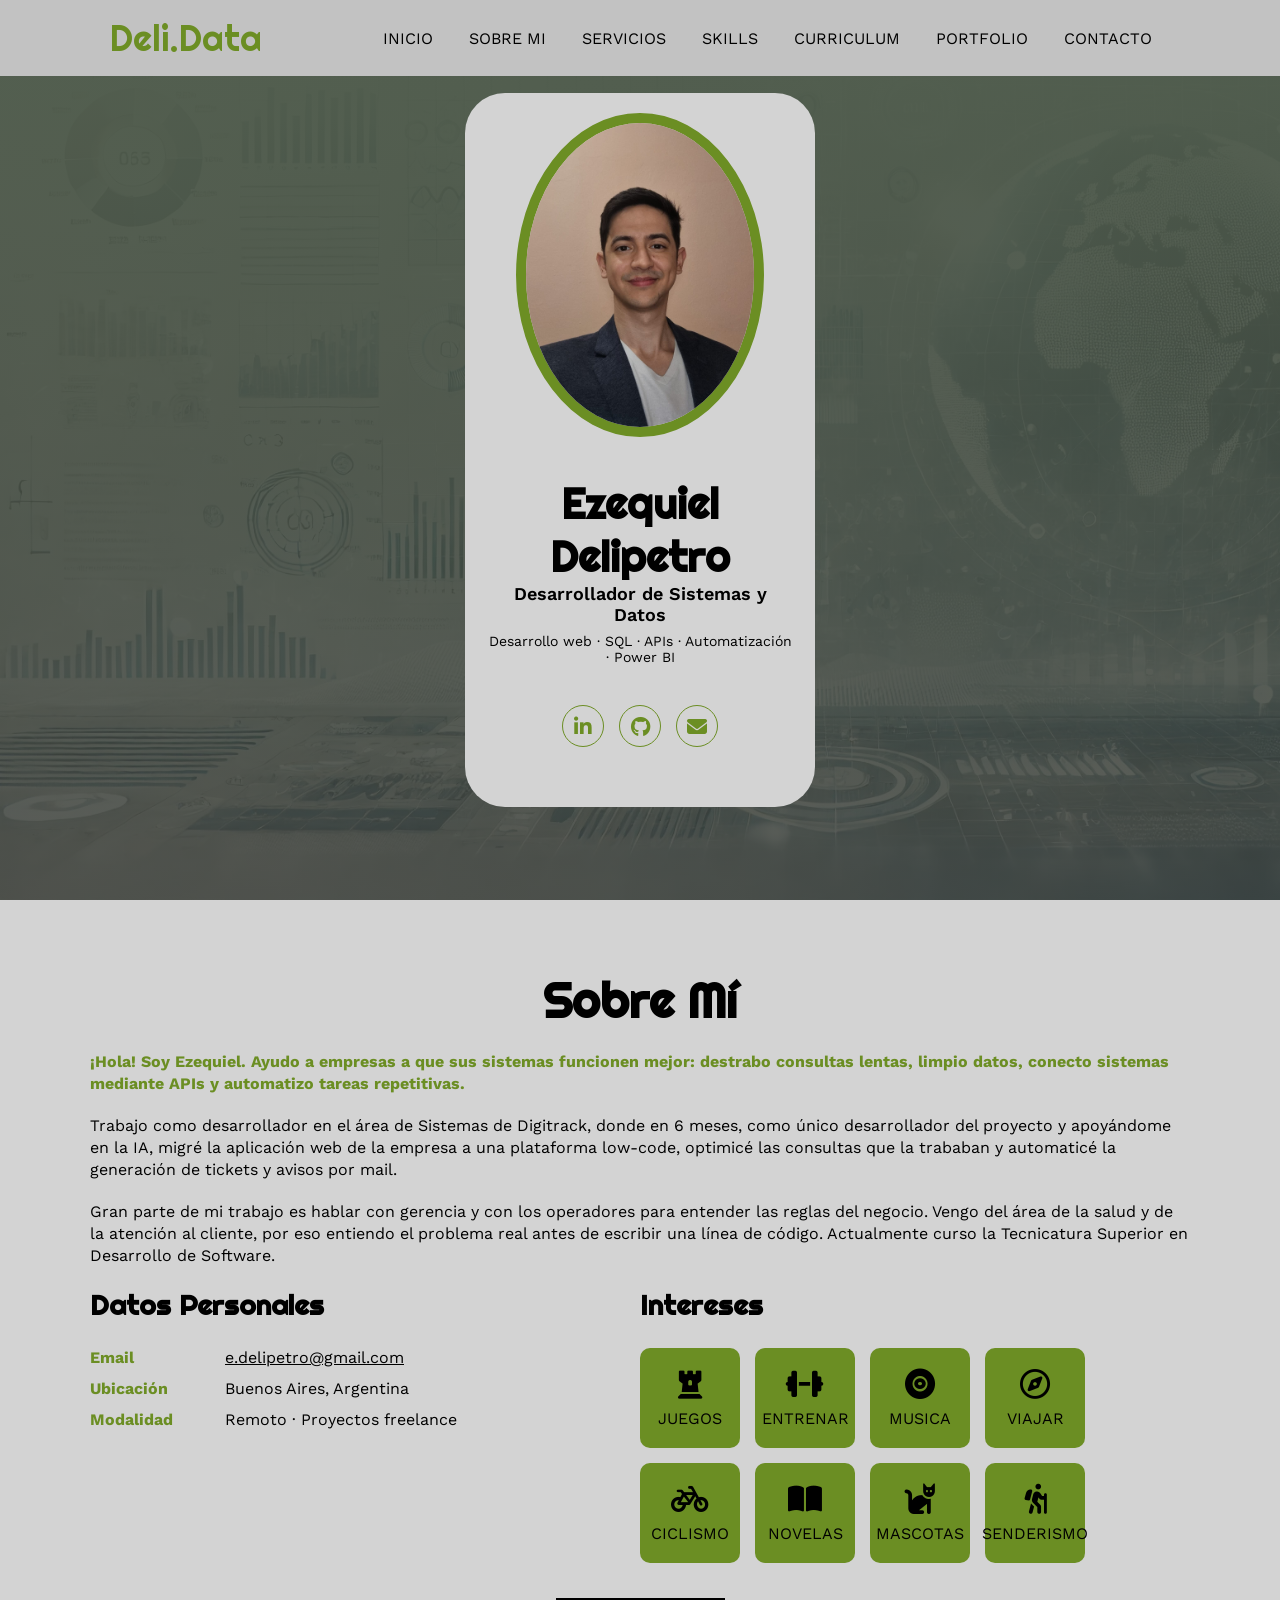
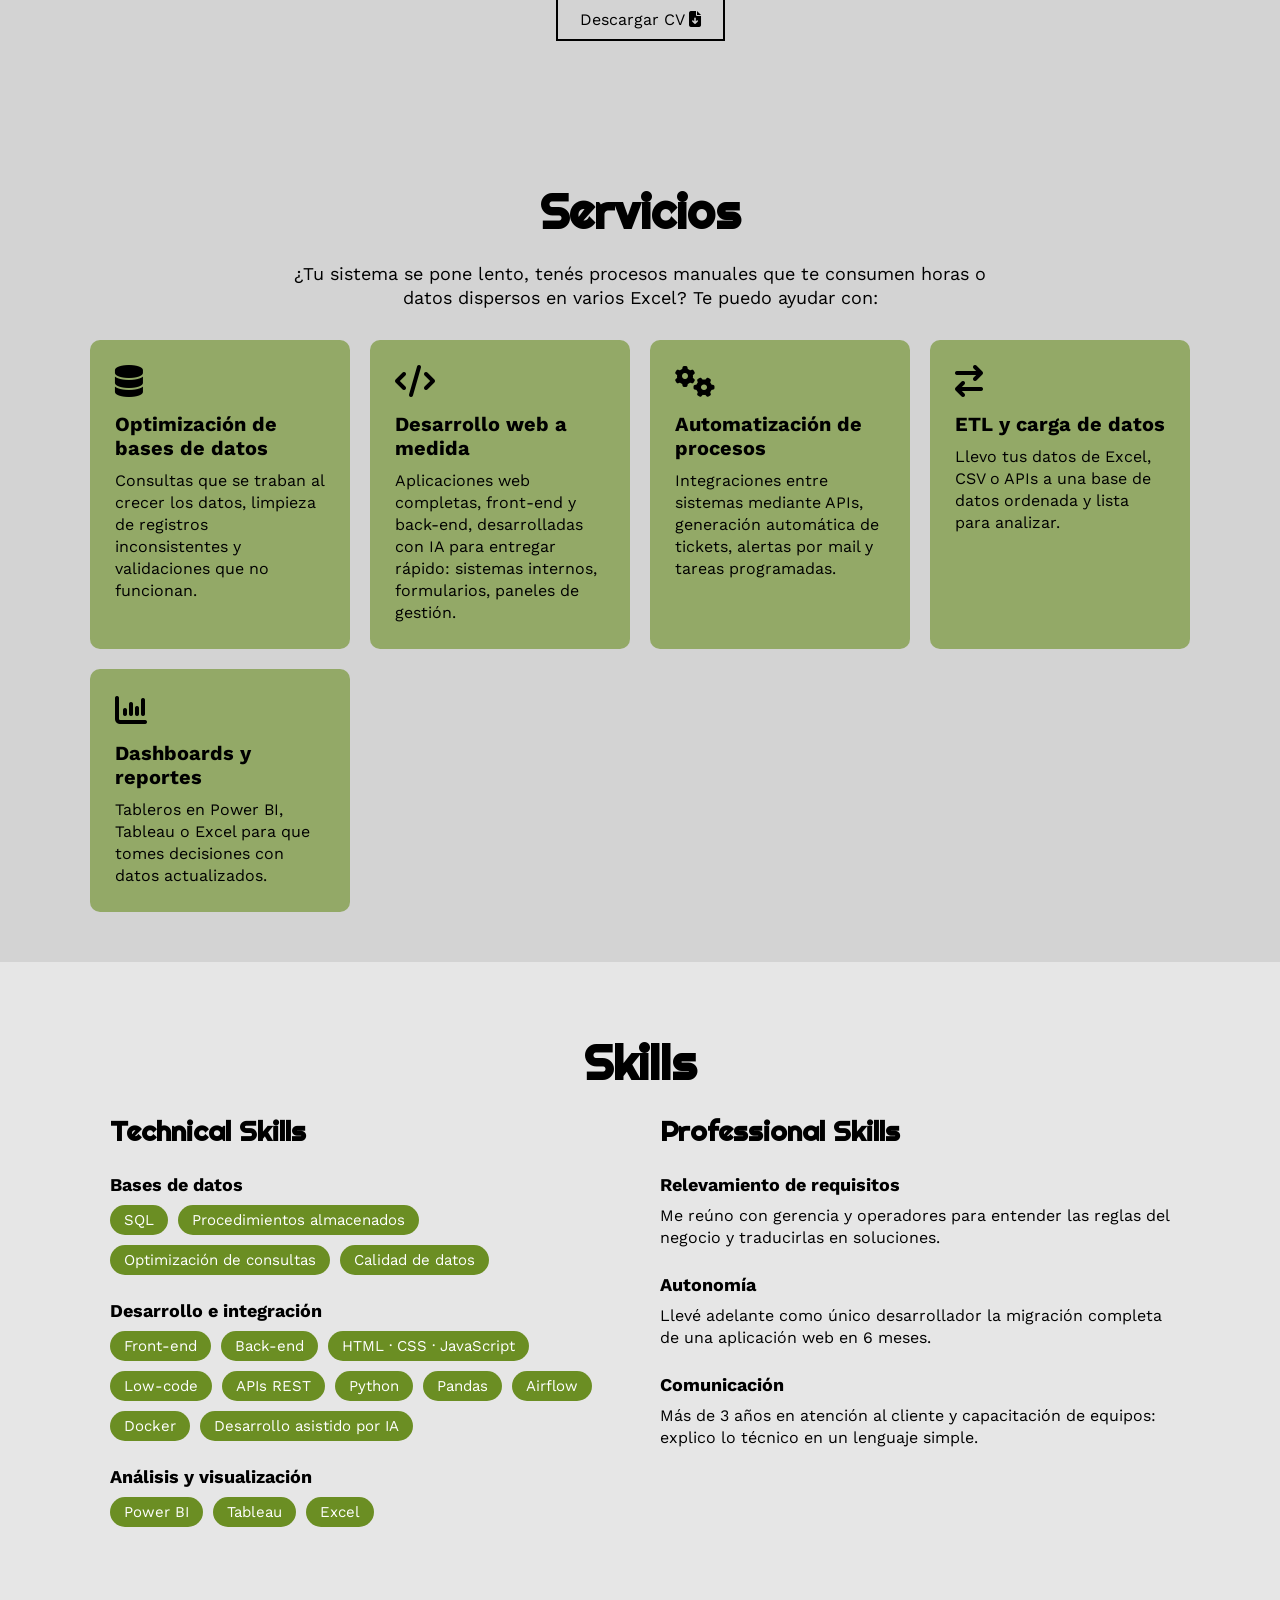
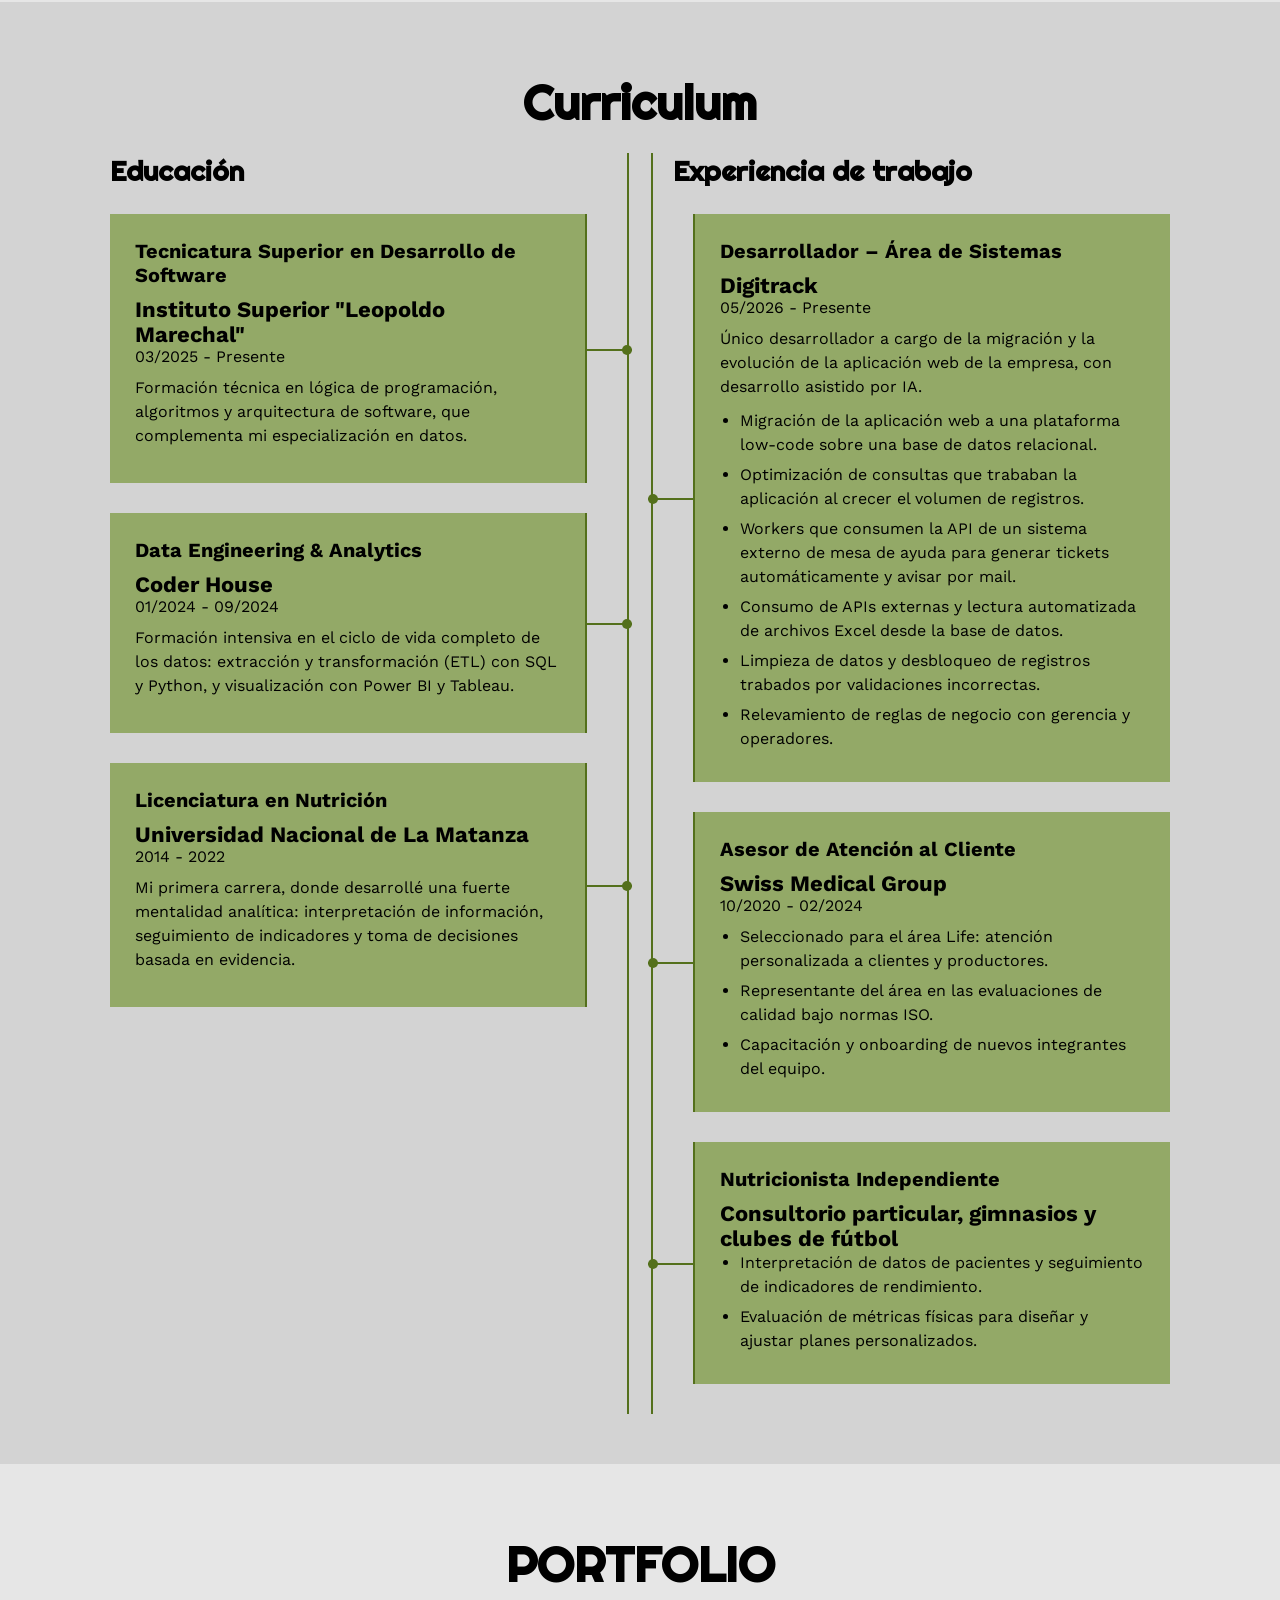
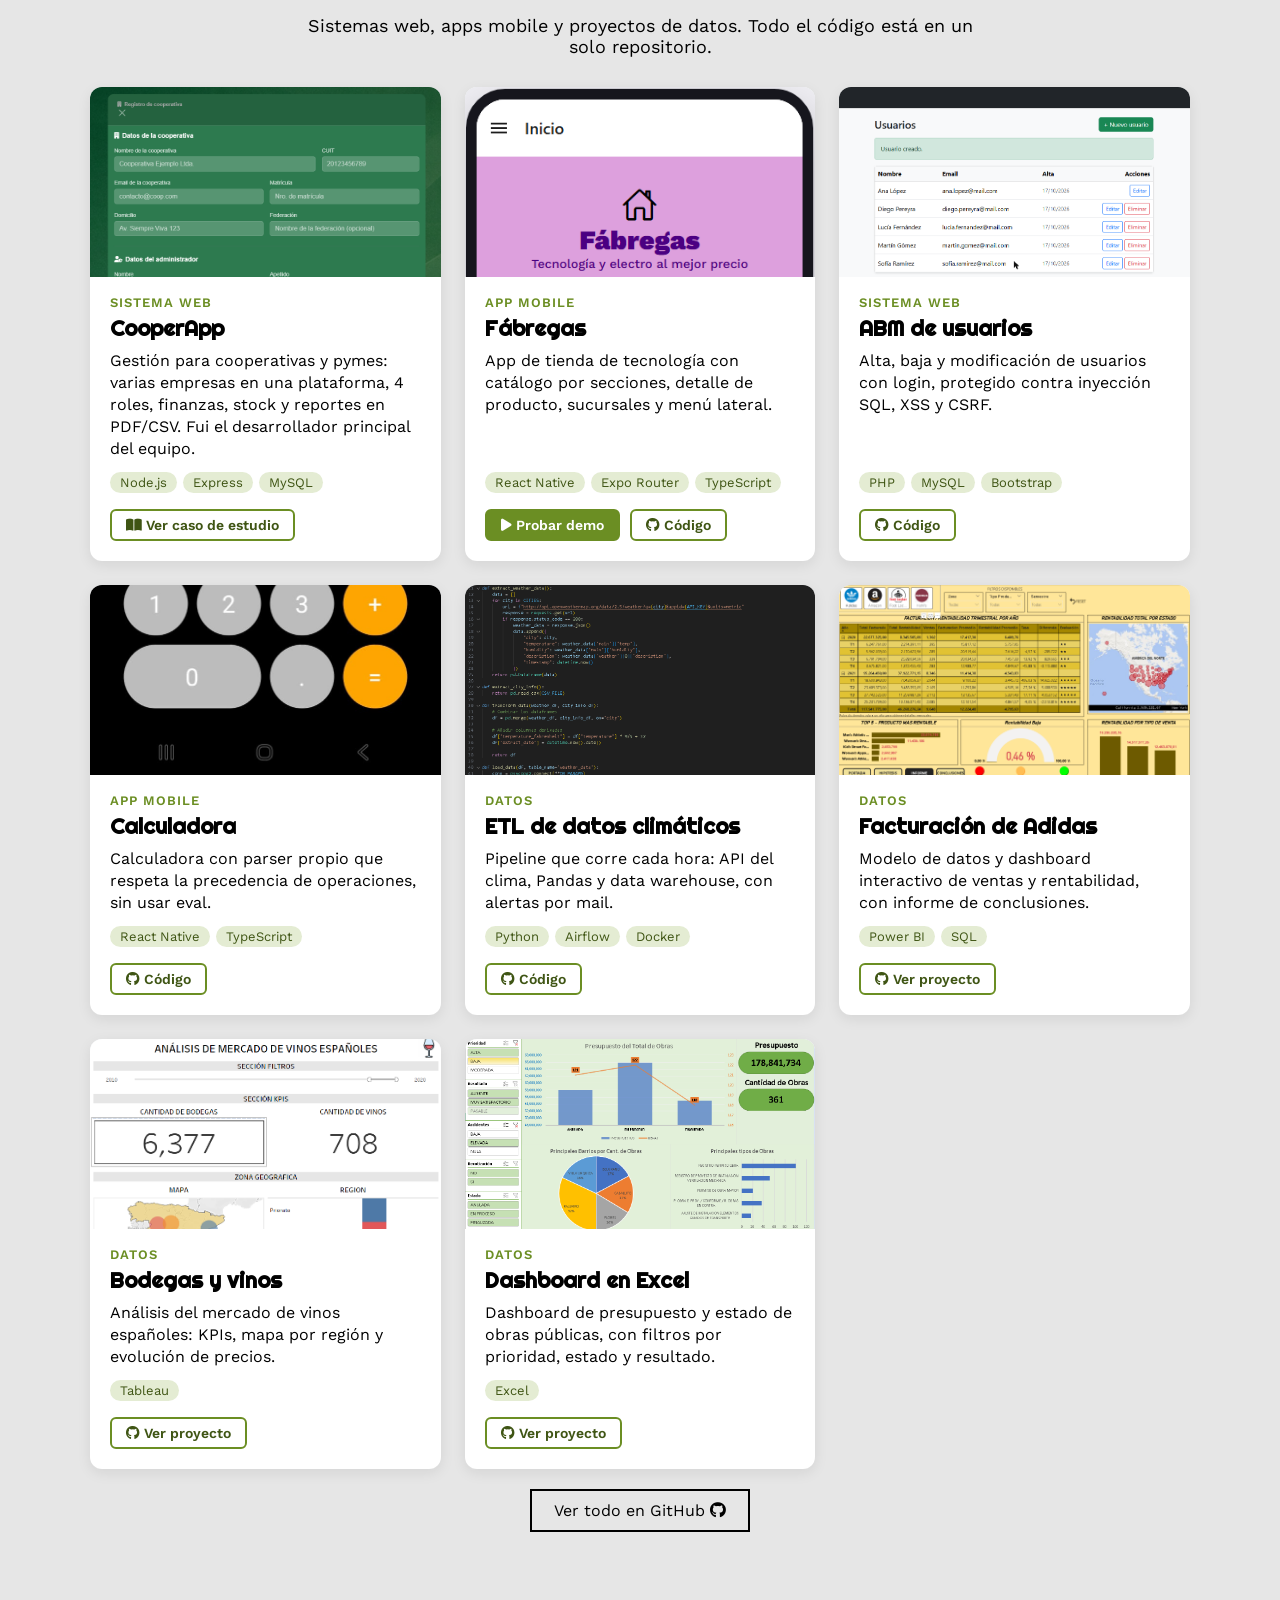
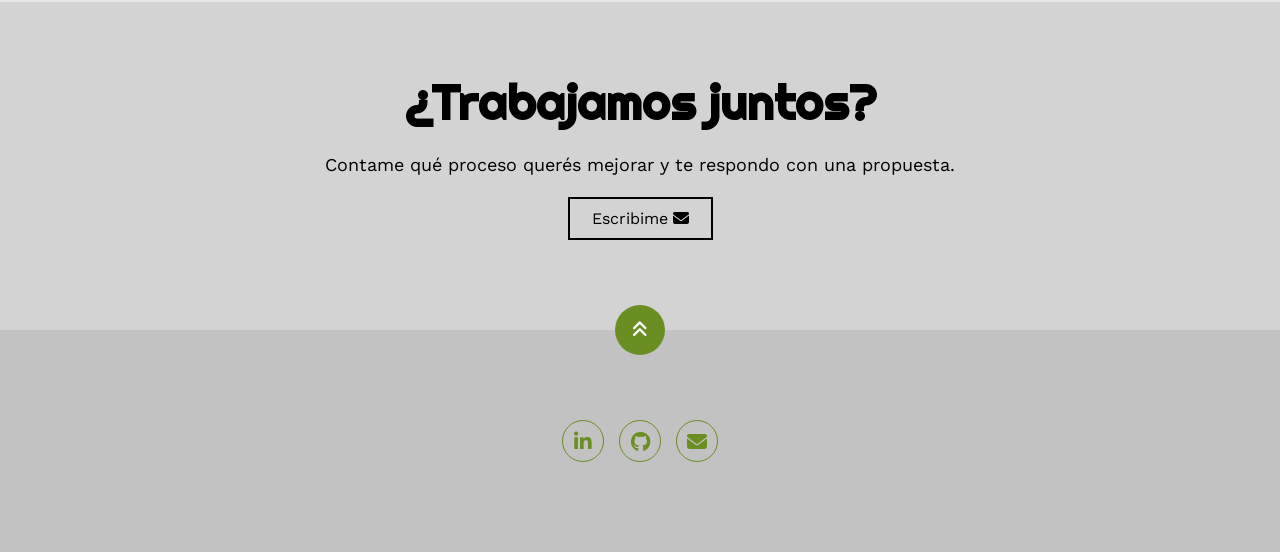
==== index.html @ f417a6e9 "Demo online de Fabregas y seccion Portfolio con tarjetas de proyectos - demo/fabregas: la app de Rea" ====
<!DOCTYPE html>
<html lang="es">
<head>
    <meta charset="UTF-8">
    <meta http-equiv="X-UA-Compatible" content="IE=edge">
    <meta name="viewport" content="width=device-width, initial-scale=1.0">
    <meta name="description" content="Ezequiel Delipetro - Desarrollador de Sistemas y Datos. Desarrollo web front-end y back-end, bases de datos, integraciones con APIs y automatización de procesos. Disponible para proyectos freelance.">
    <link rel="stylesheet" href="https://cdnjs.cloudflare.com/ajax/libs/font-awesome/6.1.2/css/all.min.css" integrity="sha512-1sCRPdkRXhBV2PBLUdRb4tMg1w2YPf37qatUFeS7zlBy7jJI8Lf4VHwWfZZfpXtYSLy85pkm9GaYVYMfw5BC1A==" crossorigin="anonymous" referrerpolicy="no-referrer" />
    <title>Ezequiel Delipetro | Desarrollador de Sistemas y Datos</title>
    <link rel="stylesheet" href="estilo.css">
</head>
<body>
    <!-- MENU ENCABEZADO -->
    <div class="contenedor-header">
        <header>
            <div class="logo">
                <a href="#">Deli.Data</a>
            </div>
            <nav id="nav">
                <ul>
                    <li><a href="#inicio" onclick="seleccionar()">INICIO</a></li>
                    <li><a href="#sobremi" onclick="seleccionar()">SOBRE MI</a></li>
                    <li><a href="#servicios" onclick="seleccionar()">SERVICIOS</a></li>
                    <li><a href="#skills" onclick="seleccionar()">SKILLS</a></li>
                    <li><a href="#curriculum" onclick="seleccionar()">CURRICULUM</a></li>
                    <li><a href="#portfolio" onclick="seleccionar()">PORTFOLIO</a></li>
                    <li><a href="#contacto" onclick="seleccionar()">CONTACTO</a></li>
                </ul>
            </nav>
            <div class="nav-responsive" onclick="mostrarOcultarMenu()">
                <i class="fa-solid fa-bars"></i>
            </div>
        </header>
    </div>

    <!-- SECCION INICIO -->
    <section id="inicio" class="inicio">
        <div class="contenido-banner">
            <div class="contenedor-img">
                <img src="fotos/Perfil.jpg" alt="Foto de Ezequiel Delipetro">
            </div>
            <h1>Ezequiel Delipetro</h1>
            <h2>Desarrollador de Sistemas y Datos</h2>
            <p class="subtitulo">Desarrollo web · SQL · APIs · Automatización · Power BI</p>
            <div class="redes">
                <a href="https://www.linkedin.com/in/ezedelipetro/" aria-label="LinkedIn"><i class="fa-brands fa-linkedin-in"></i></a>
                <a href="https://github.com/EzeDeli" aria-label="GitHub"><i class="fa-brands fa-github"></i></a>
                <a href="mailto:e.delipetro@gmail.com" aria-label="Email"><i class="fa-solid fa-envelope"></i></a>
            </div>
        </div>
    </section>

    <!-- SECCION SOBRE MI -->
    <section id="sobremi" class="sobremi">
        <div class="contenido-seccion">
            <h2>Sobre Mí</h2>
            <p><span>¡Hola! Soy Ezequiel. Ayudo a empresas a que sus sistemas funcionen mejor: destrabo consultas lentas, limpio datos, conecto sistemas mediante APIs y automatizo tareas repetitivas.</span></p>
            <p>Trabajo como desarrollador en el área de Sistemas de Digitrack, donde en 6 meses, como único desarrollador del proyecto y apoyándome en la IA, migré la aplicación web de la empresa a una plataforma low-code, optimicé las consultas que la trababan y automaticé la generación de tickets y avisos por mail.</p>
            <p>Gran parte de mi trabajo es hablar con gerencia y con los operadores para entender las reglas del negocio. Vengo del área de la salud y de la atención al cliente, por eso entiendo el problema real antes de escribir una línea de código. Actualmente curso la Tecnicatura Superior en Desarrollo de Software.</p>

            <div class="fila">
                <!-- datos personales -->
                <div class="col">
                    <h3>Datos Personales</h3>
                    <ul>
                        <li>
                            <strong>Email</strong>
                            <a href="mailto:e.delipetro@gmail.com">e.delipetro@gmail.com</a>
                        </li>
                        <li>
                            <strong>Ubicación</strong>
                            Buenos Aires, Argentina
                        </li>
                        <li>
                            <strong>Modalidad</strong>
                            Remoto · Proyectos freelance
                        </li>
                    </ul>
                </div>

                <!-- intereses -->
                <div class="col">
                    <h3>Intereses</h3>
                    <div class="contenedor-intereses">
                        <div class="interes">
                            <i class="fa-solid fa-chess-rook"></i>
                            <span>JUEGOS</span>
                        </div>
                        <div class="interes">
                            <i class="fa-solid fa-dumbbell"></i>
                            <span>ENTRENAR</span>
                        </div>
                        <div class="interes">
                            <i class="fa-solid fa-record-vinyl"></i>
                            <span>MUSICA</span>
                        </div>
                        <div class="interes">
                            <i class="fa-regular fa-compass"></i>
                            <span>VIAJAR</span>
                        </div>
                        <div class="interes">
                            <i class="fa-solid fa-bicycle"></i>
                            <span>CICLISMO</span>
                        </div>
                        <div class="interes">
                            <i class="fa-solid fa-book-open"></i>
                            <span>NOVELAS</span>
                        </div>
                        <div class="interes">
                            <i class="fa-solid fa-cat"></i>
                            <span>MASCOTAS</span>
                        </div>
                        <div class="interes">
                            <i class="fa-solid fa-person-hiking"></i>
                            <span>SENDERISMO</span>
                        </div>
                    </div>
                </div>
            </div>
            <a href="https://drive.google.com/uc?export=download&id=1KXvJveujlauw6W_DVacvezHY80tvWcav" download style="text-decoration: none;">
                <button>
                    Descargar CV <i class="fa-solid fa-file-arrow-down"></i>
                    <span class="overlay"></span>
                </button>
            </a>
        </div>
    </section>

    <!-- SECCION SERVICIOS -->
    <section id="servicios" class="servicios">
        <div class="contenido-seccion">
            <h2>Servicios</h2>
            <p class="intro">¿Tu sistema se pone lento, tenés procesos manuales que te consumen horas o datos dispersos en varios Excel? Te puedo ayudar con:</p>
            <div class="galeria-servicios">
                <div class="servicio">
                    <i class="fa-solid fa-database"></i>
                    <h3>Optimización de bases de datos</h3>
                    <p>Consultas que se traban al crecer los datos, limpieza de registros inconsistentes y validaciones que no funcionan.</p>
                </div>
                <div class="servicio">
                    <i class="fa-solid fa-code"></i>
                    <h3>Desarrollo web a medida</h3>
                    <p>Aplicaciones web completas, front-end y back-end, desarrolladas con IA para entregar rápido: sistemas internos, formularios, paneles de gestión.</p>
                </div>
                <div class="servicio">
                    <i class="fa-solid fa-gears"></i>
                    <h3>Automatización de procesos</h3>
                    <p>Integraciones entre sistemas mediante APIs, generación automática de tickets, alertas por mail y tareas programadas.</p>
                </div>
                <div class="servicio">
                    <i class="fa-solid fa-arrow-right-arrow-left"></i>
                    <h3>ETL y carga de datos</h3>
                    <p>Llevo tus datos de Excel, CSV o APIs a una base de datos ordenada y lista para analizar.</p>
                </div>
                <div class="servicio">
                    <i class="fa-solid fa-chart-column"></i>
                    <h3>Dashboards y reportes</h3>
                    <p>Tableros en Power BI, Tableau o Excel para que tomes decisiones con datos actualizados.</p>
                </div>
            </div>
        </div>
    </section>

    <!-- SECCION SKILLS -->
    <section class="skills" id="skills">
        <div class="contenido-seccion">
            <h2>Skills</h2>
            <div class="fila">
                <!-- Technical Skill -->
                <div class="col">
                    <h3>Technical Skills</h3>
                    <div class="grupo-skill">
                        <h4>Bases de datos</h4>
                        <ul class="etiquetas">
                            <li>SQL</li>
                            <li>Procedimientos almacenados</li>
                            <li>Optimización de consultas</li>
                            <li>Calidad de datos</li>
                        </ul>
                    </div>
                    <div class="grupo-skill">
                        <h4>Desarrollo e integración</h4>
                        <ul class="etiquetas">
                            <li>Front-end</li>
                            <li>Back-end</li>
                            <li>HTML · CSS · JavaScript</li>
                            <li>Low-code</li>
                            <li>APIs REST</li>
                            <li>Python</li>
                            <li>Pandas</li>
                            <li>Airflow</li>
                            <li>Docker</li>
                            <li>Desarrollo asistido por IA</li>
                        </ul>
                    </div>
                    <div class="grupo-skill">
                        <h4>Análisis y visualización</h4>
                        <ul class="etiquetas">
                            <li>Power BI</li>
                            <li>Tableau</li>
                            <li>Excel</li>
                        </ul>
                    </div>
                </div>
                <!-- Professional Skills -->
                <div class="col">
                    <h3>Professional Skills</h3>
                    <div class="grupo-skill">
                        <h4>Relevamiento de requisitos</h4>
                        <p>Me reúno con gerencia y operadores para entender las reglas del negocio y traducirlas en soluciones.</p>
                    </div>
                    <div class="grupo-skill">
                        <h4>Autonomía</h4>
                        <p>Llevé adelante como único desarrollador la migración completa de una aplicación web en 6 meses.</p>
                    </div>
                    <div class="grupo-skill">
                        <h4>Comunicación</h4>
                        <p>Más de 3 años en atención al cliente y capacitación de equipos: explico lo técnico en un lenguaje simple.</p>
                    </div>
                </div>
            </div>
        </div>
    </section>

    <!-- SECCION CURRICULUM -->
    <section id="curriculum" class="curriculum">
        <div class="contenido-seccion">
            <h2>Curriculum</h2>
            <div class="fila">
                <div class="col izquierda">
                    <h3>Educación</h3>
                    <div class="item izq">
                        <h4>Tecnicatura Superior en Desarrollo de Software</h4>
                        <span class="casa">Instituto Superior "Leopoldo Marechal"</span>
                        <span class="fecha">03/2025 - Presente</span>
                        <p>Formación técnica en lógica de programación, algoritmos y arquitectura de software, que complementa mi especialización en datos.</p>
                        <div class="conectori">
                            <div class="circuloi"></div>
                        </div>
                    </div>
                    <div class="item izq">
                        <h4>Data Engineering & Analytics</h4>
                        <span class="casa">Coder House</span>
                        <span class="fecha">01/2024 - 09/2024</span>
                        <p>Formación intensiva en el ciclo de vida completo de los datos: extracción y transformación (ETL) con SQL y Python, y visualización con Power BI y Tableau.</p>
                        <div class="conectori">
                            <div class="circuloi"></div>
                        </div>
                    </div>
                    <div class="item izq">
                        <h4>Licenciatura en Nutrición</h4>
                        <span class="casa">Universidad Nacional de La Matanza</span>
                        <span class="fecha">2014 - 2022</span>
                        <p>Mi primera carrera, donde desarrollé una fuerte mentalidad analítica: interpretación de información, seguimiento de indicadores y toma de decisiones basada en evidencia.</p>
                        <div class="conectori">
                            <div class="circuloi"></div>
                        </div>
                    </div>
                </div>

                <div class="col derecha">
                    <h3>Experiencia de trabajo</h3>
                    <div class="item der">
                        <h4>Desarrollador – Área de Sistemas</h4>
                        <span class="casa">Digitrack</span>
                        <span class="fecha">05/2026 - Presente</span>
                        <p>Único desarrollador a cargo de la migración y la evolución de la aplicación web de la empresa, con desarrollo asistido por IA.</p>
                        <ul>
                            <li>Migración de la aplicación web a una plataforma low-code sobre una base de datos relacional.</li>
                            <li>Optimización de consultas que trababan la aplicación al crecer el volumen de registros.</li>
                            <li>Workers que consumen la API de un sistema externo de mesa de ayuda para generar tickets automáticamente y avisar por mail.</li>
                            <li>Consumo de APIs externas y lectura automatizada de archivos Excel desde la base de datos.</li>
                            <li>Limpieza de datos y desbloqueo de registros trabados por validaciones incorrectas.</li>
                            <li>Relevamiento de reglas de negocio con gerencia y operadores.</li>
                        </ul>
                        <div class="conectord">
                            <div class="circulod"></div>
                        </div>
                    </div>
                    <div class="item der">
                        <h4>Asesor de Atención al Cliente</h4>
                        <span class="casa">Swiss Medical Group</span>
                        <span class="fecha">10/2020 - 02/2024</span>
                        <ul>
                            <li>Seleccionado para el área Life: atención personalizada a clientes y productores.</li>
                            <li>Representante del área en las evaluaciones de calidad bajo normas ISO.</li>
                            <li>Capacitación y onboarding de nuevos integrantes del equipo.</li>
                        </ul>
                        <div class="conectord">
                            <div class="circulod"></div>
                        </div>
                    </div>
                    <div class="item der">
                        <h4>Nutricionista Independiente</h4>
                        <span class="casa">Consultorio particular, gimnasios y clubes de fútbol</span>
                        <ul>
                            <li>Interpretación de datos de pacientes y seguimiento de indicadores de rendimiento.</li>
                            <li>Evaluación de métricas físicas para diseñar y ajustar planes personalizados.</li>
                        </ul>
                        <div class="conectord">
                            <div class="circulod"></div>
                        </div>
                    </div>
                </div>
            </div>
        </div>
    </section>

    <!-- SECCION PORTFOLIO -->
    <section id="portfolio" class="portfolio">
        <div class="contenido-seccion">
            <h2>PORTFOLIO</h2>
            <p class="intro-portfolio">Sistemas web, apps mobile y proyectos de datos. Todo el código está en un solo repositorio.</p>
            <div class="grilla-proyectos">
                <article class="tarjeta-proyecto">
                    <div class="imagen-proyecto"><img src="fotos/proyectos/cooperapp.png" alt="CooperApp" loading="lazy"></div>
                    <div class="cuerpo-proyecto">
                        <span class="categoria">Sistema web</span>
                        <h3>CooperApp</h3>
                        <p>Gestión para cooperativas y pymes: varias empresas en una plataforma, 4 roles, finanzas, stock y reportes en PDF/CSV. Fui el desarrollador principal del equipo.</p>
                        <ul class="tecnologias"><li>Node.js</li><li>Express</li><li>MySQL</li></ul>
                        <div class="acciones"><a class="btn-proyecto" href="https://github.com/EzeDeli/portfolio/tree/main/cooperapp" target="_blank" rel="noopener"><i class="fa-solid fa-book-open"></i> Ver caso de estudio</a></div>
                    </div>
                </article>
                <article class="tarjeta-proyecto">
                    <div class="imagen-proyecto"><img src="fotos/proyectos/fabregas.png" alt="Fábregas" loading="lazy"></div>
                    <div class="cuerpo-proyecto">
                        <span class="categoria">App mobile</span>
                        <h3>Fábregas</h3>
                        <p>App de tienda de tecnología con catálogo por secciones, detalle de producto, sucursales y menú lateral.</p>
                        <ul class="tecnologias"><li>React Native</li><li>Expo Router</li><li>TypeScript</li></ul>
                        <div class="acciones"><a class="btn-proyecto principal" href="demo/fabregas/"><i class="fa-solid fa-play"></i> Probar demo</a><a class="btn-proyecto" href="https://github.com/EzeDeli/portfolio/tree/main/mobile/fabregas" target="_blank" rel="noopener"><i class="fa-brands fa-github"></i> Código</a></div>
                    </div>
                </article>
                <article class="tarjeta-proyecto">
                    <div class="imagen-proyecto"><img src="fotos/proyectos/abm-php.png" alt="ABM de usuarios" loading="lazy"></div>
                    <div class="cuerpo-proyecto">
                        <span class="categoria">Sistema web</span>
                        <h3>ABM de usuarios</h3>
                        <p>Alta, baja y modificación de usuarios con login, protegido contra inyección SQL, XSS y CSRF.</p>
                        <ul class="tecnologias"><li>PHP</li><li>MySQL</li><li>Bootstrap</li></ul>
                        <div class="acciones"><a class="btn-proyecto" href="https://github.com/EzeDeli/portfolio/tree/main/web/abm-usuarios-php" target="_blank" rel="noopener"><i class="fa-brands fa-github"></i> Código</a></div>
                    </div>
                </article>
                <article class="tarjeta-proyecto">
                    <div class="imagen-proyecto"><img src="fotos/proyectos/calculadora.jpeg" alt="Calculadora" loading="lazy" style="object-position: bottom;"></div>
                    <div class="cuerpo-proyecto">
                        <span class="categoria">App mobile</span>
                        <h3>Calculadora</h3>
                        <p>Calculadora con parser propio que respeta la precedencia de operaciones, sin usar eval.</p>
                        <ul class="tecnologias"><li>React Native</li><li>TypeScript</li></ul>
                        <div class="acciones"><a class="btn-proyecto" href="https://github.com/EzeDeli/portfolio/tree/main/mobile/calculadora" target="_blank" rel="noopener"><i class="fa-brands fa-github"></i> Código</a></div>
                    </div>
                </article>
                <article class="tarjeta-proyecto">
                    <div class="imagen-proyecto"><img src="fotos/proyectos/etl.png" alt="ETL de datos climáticos" loading="lazy"></div>
                    <div class="cuerpo-proyecto">
                        <span class="categoria">Datos</span>
                        <h3>ETL de datos climáticos</h3>
                        <p>Pipeline que corre cada hora: API del clima, Pandas y data warehouse, con alertas por mail.</p>
                        <ul class="tecnologias"><li>Python</li><li>Airflow</li><li>Docker</li></ul>
                        <div class="acciones"><a class="btn-proyecto" href="https://github.com/EzeDeli/portfolio/tree/main/datos/etl-clima" target="_blank" rel="noopener"><i class="fa-brands fa-github"></i> Código</a></div>
                    </div>
                </article>
                <article class="tarjeta-proyecto">
                    <div class="imagen-proyecto"><img src="fotos/proyectos/powerbi.png" alt="Facturación de Adidas" loading="lazy"></div>
                    <div class="cuerpo-proyecto">
                        <span class="categoria">Datos</span>
                        <h3>Facturación de Adidas</h3>
                        <p>Modelo de datos y dashboard interactivo de ventas y rentabilidad, con informe de conclusiones.</p>
                        <ul class="tecnologias"><li>Power BI</li><li>SQL</li></ul>
                        <div class="acciones"><a class="btn-proyecto" href="https://github.com/EzeDeli/portfolio/tree/main/datos/powerbi-adidas" target="_blank" rel="noopener"><i class="fa-brands fa-github"></i> Ver proyecto</a></div>
                    </div>
                </article>
                <article class="tarjeta-proyecto">
                    <div class="imagen-proyecto"><img src="fotos/proyectos/tableau.png" alt="Bodegas y vinos" loading="lazy"></div>
                    <div class="cuerpo-proyecto">
                        <span class="categoria">Datos</span>
                        <h3>Bodegas y vinos</h3>
                        <p>Análisis del mercado de vinos españoles: KPIs, mapa por región y evolución de precios.</p>
                        <ul class="tecnologias"><li>Tableau</li></ul>
                        <div class="acciones"><a class="btn-proyecto" href="https://github.com/EzeDeli/portfolio/tree/main/datos/tableau-vinos" target="_blank" rel="noopener"><i class="fa-brands fa-github"></i> Ver proyecto</a></div>
                    </div>
                </article>
                <article class="tarjeta-proyecto">
                    <div class="imagen-proyecto"><img src="fotos/proyectos/excel.png" alt="Dashboard en Excel" loading="lazy"></div>
                    <div class="cuerpo-proyecto">
                        <span class="categoria">Datos</span>
                        <h3>Dashboard en Excel</h3>
                        <p>Dashboard de presupuesto y estado de obras públicas, con filtros por prioridad, estado y resultado.</p>
                        <ul class="tecnologias"><li>Excel</li></ul>
                        <div class="acciones"><a class="btn-proyecto" href="https://github.com/EzeDeli/portfolio/tree/main/datos/excel-dashboard" target="_blank" rel="noopener"><i class="fa-brands fa-github"></i> Ver proyecto</a></div>
                    </div>
                </article>
            </div>
            <a href="https://github.com/EzeDeli/portfolio" target="_blank" rel="noopener" style="text-decoration: none;">
                <button>
                    Ver todo en GitHub <i class="fa-brands fa-github"></i>
                    <span class="overlay"></span>
                </button>
            </a>
        </div>
    </section>

    <!-- SECCION CONTACTO -->
    <section id="contacto" class="contacto-simple">
        <div class="contenido-seccion">
            <h2>¿Trabajamos juntos?</h2>
            <p>Contame qué proceso querés mejorar y te respondo con una propuesta.</p>
            <a href="mailto:e.delipetro@gmail.com?subject=Consulta%20por%20proyecto" style="text-decoration: none;">
                <button>
                    Escribime <i class="fa-solid fa-envelope"></i>
                    <span class="overlay"></span>
                </button>
            </a>
        </div>
    </section>

    <!-- footer -->
    <footer>
        <a href="#inicio" class="arriba" aria-label="Volver arriba">
            <i class="fa-solid fa-angles-up"></i>
        </a>
        <div class="redes">
            <a href="https://www.linkedin.com/in/ezedelipetro/" aria-label="LinkedIn"><i class="fa-brands fa-linkedin-in"></i></a>
            <a href="https://github.com/EzeDeli" aria-label="GitHub"><i class="fa-brands fa-github"></i></a>
            <a href="mailto:e.delipetro@gmail.com" aria-label="Email"><i class="fa-solid fa-envelope"></i></a>
        </div>
    </footer>

    <script src="script.js"></script>
</body>
</html>
---- estilo.css ----
@import url('https://fonts.googleapis.com/css2?family=Righteous&family=Work+Sans:wght@100;300;400;600;800&display=swap');
*{
    box-sizing: border-box;
    font-family: 'Work Sans';
    margin: 0;
    padding: 0;
}
html{
    /* me permite deslizar cuando hago clic en los links del menu */
    scroll-behavior: smooth;
}
/* MENU */
.contenedor-header{
    background: #c2c2c2;
    position: fixed;
    width: 100%;
    top: 0;
    left: 0;
    z-index: 99;
}
.contenedor-header header{
    max-width: 1100px;
    margin: auto;
    display: flex;
    justify-content: space-between;
    align-items: center;
    padding: 15px 20px;
}
.contenedor-header header .logo a{
    font-family: 'Righteous';
    font-size: 36px;
    color: #6B8E23;
    text-decoration: none;
}
.contenedor-header header ul{
    display: flex;
    list-style: none;
}
.contenedor-header header nav ul li a{
    text-align: none;
    color: #000000;
    margin: 0 15px;
    padding: 3px;
    transition: .5s;
    text-decoration: none;
}
.contenedor-header header nav ul li a:hover{
    color: #000000;
}
.nav-responsive{
    background-color: #D3D3D3;
    color:#000000;
    padding: 5px 10px;
    border-radius: 5px;
    cursor: pointer;
    display: none;
}
/* SECCION I N I C I O */
.inicio{
    background: linear-gradient(to top, rgba(48, 51, 46, 0.8), rgb(82, 95, 79)),
    url(fotos/Fondo.webp);
    background-size: cover;
    height: 100vh;
    color: #000000;
    display: flex;
    align-items: center;
}
.inicio .contenido-banner{
    padding: 20px;
    background-color: #D3D3D3;
    max-width: 350px;
    margin: auto;
    text-align: center;
    border-radius: 40px;
}
.inicio .contenido-banner img{
    margin-top: 40px;
    border: 10px solid #6B8E23;
    display: block;
    width: 80%;
    margin: auto;
    border-radius: 100%;
}
.inicio .contenido-banner h1{
    margin-top: 40px;
    font-size: 42px;
    font-family: 'Righteous';
}
.inicio .contenido-banner h2{
    font-size: 18px;
    font-weight: 600;
}
.inicio .contenido-banner .subtitulo{
    font-size: 14px;
    margin-top: 8px;
}
.inicio .contenido-banner .redes a{
    color: #6B8E23;
    display: inline-block;
    text-decoration: none;
    border: 1px solid #6B8E23;
    border-radius: 100%;
    width: 42px;
    height: 42px;
    line-height: 42px;
    margin: 40px 5px;
    font-size: 20px;
    transition: .3s;
}
.inicio .contenido-banner .redes a:hover{
    background-color: #6B8E23;
}
.sobremi{
    background-color: #D3D3D3;
    color: #000000;
    padding: 50px 20px;
}
.sobremi .contenido-seccion{
    max-width: 1100px;
    margin: auto;
}
.sobremi h2{
    font-size: 48px;
    font-family: 'Righteous';
    text-align: center;
    padding: 20px 0;

}
.sobremi .contenido-seccion p{
    font: 18px;
    line-height: 22px;
    margin-bottom: 20px;
}
.sobremi .contenido-seccion p span{
    color: #6B8E23;
    font-weight: bold;
}
.sobremi .fila{
    display: flex;
}
.sobremi .fila .col
{
    width: 50%;
}
.sobremi .fila .col h3{
    font-size: 28px;
    font-family: 'Righteous';
    margin-bottom: 25px;
}
.sobremi .fila .col ul{
    list-style: none;
}
.sobremi .fila .col ul li{
    margin: 12px 0;
}
.sobremi .fila .col ul li a{
    color: #000000;
}
.sobremi .fila .col ul li strong{
    display: inline-block;
    color: #6B8E23;
    width: 130px;
}
.sobremi .fila .col ul li span{
    background-color: #6B8E23;
    padding: 3px;
    font-weight: bold;
    border-radius: 5px;
}
.sobremi .fila .col .contenedor-intereses{
    display: flex;
    flex-wrap: wrap;
}
.sobremi .fila .col .contenedor-intereses .interes{
    width: 100px;
    height: 100px;
    background-color: #6B8E23;
    border-radius: 10px;
    margin: 0 15px 15px 0;
    display: flex;
    flex-direction: column;
    align-items: center;
    justify-content: center;
    transition: .3s;
}.sobremi .fila .col .contenedor-intereses .interes:hover{
    background-color: #D3D3D3;
}
.sobremi .fila .col .contenedor-intereses .interes i{
    font-size: 30px;
    margin-bottom: 10px;
}
.sobremi button, .portfolio button, .contacto-simple button{
    cursor: pointer;
    background-color: transparent;
    border: 2px solid #000000;
    width: fit-content;
    display: block;
    margin: 20px auto;
    padding: 10px 22px;
    font-size: 16px;
    color: #000000;
    position: relative;
    z-index: 10;
}
.sobremi button .overlay, .portfolio button .overlay, .contacto-simple button .overlay{
    position: absolute;
    top: 0;
    left: 0;
    width: 0;
    height: 100%;
    background-color: #6B8E23;
    z-index: -1;
    transition: 1s;
}
.sobremi button:hover .overlay, .portfolio button:hover .overlay, .contacto-simple button:hover .overlay{
    width: 100%;
}
/* SECCION S K I L L S */
.skills{
    background-color: #d3d3d38f;
    color: #000000;
    padding: 50px 20px;
}
.skills .contenido-seccion{
    max-width: 1100px;
    margin: auto;
}
.skills h2{
    font-size: 48px;
    font-family: 'Righteous';
    text-align: center;
    padding: 20px 0;

}
.skills .fila{
    display: flex;
}
.skills .fila .col{
    width: 50%;
    padding: 0 20px;
}
.skills .fila .col h3{
    font-size: 28px;
    font-family: 'Righteous';
    margin-bottom: 25px;
}
.skills .grupo-skill{
    margin-bottom: 25px;
}
.skills .grupo-skill h4{
    font-size: 18px;
    margin-bottom: 10px;
}
.skills .grupo-skill p{
    line-height: 22px;
}
.skills .etiquetas{
    list-style: none;
    display: flex;
    flex-wrap: wrap;
    gap: 10px;
}
.skills .etiquetas li{
    background-color: #6B8E23;
    color: #ffffff;
    padding: 6px 14px;
    border-radius: 20px;
    font-size: 15px;
}
/* SECCION SERVICIOS */
.servicios{
    background-color: #D3D3D3;
    color: #000000;
    padding: 50px 20px;
}
.servicios .contenido-seccion{
    max-width: 1100px;
    margin: auto;
}
.servicios h2{
    font-size: 48px;
    font-family: 'Righteous';
    text-align: center;
    padding: 20px 0;
}
.servicios .intro{
    text-align: center;
    font-size: 18px;
    line-height: 24px;
    max-width: 700px;
    margin: 0 auto 30px auto;
}
.servicios .galeria-servicios{
    display: grid;
    grid-template-columns: repeat(auto-fit, minmax(230px, 1fr));
    gap: 20px;
}
.servicios .servicio{
    background-color: #6a8e239c;
    padding: 25px;
    border-radius: 10px;
    transition: .3s;
}
.servicios .servicio:hover{
    background-color: #6B8E23;
}
.servicios .servicio i{
    font-size: 32px;
    margin-bottom: 15px;
}
.servicios .servicio h3{
    font-size: 20px;
    margin-bottom: 10px;
}
.servicios .servicio p{
    line-height: 22px;
}
/* SECCION CURRICULUM */
.curriculum{
    background-color: #D3D3D3;
    color: #000000;
    padding: 50px 20px;
}
.curriculum .contenido-seccion{
    max-width: 1100px;
    margin: auto;
}
.curriculum h2{
    font-size: 48px;
    font-family: 'Righteous';
    text-align: center;
    padding: 20px 0;

}
.curriculum .fila{
    display: flex;
    justify-content: space-between;
}
.curriculum .fila .col{
    width: 49%;
    padding: 0 20px;
}
.curriculum .fila .col h3{
    font-size: 28px;
    font-family: 'Righteous';
    margin-bottom: 25px;
}
.curriculum .fila .izquierda{
    border-right: 2px solid #54701c;
}
.curriculum .fila .derecha{
    border-left: 2px solid #54701c;
}
.curriculum .fila .item{
    padding: 25px;
    margin-bottom: 30px;
    background-color: #6a8e239c;
    position: relative;
}
.curriculum .fila .item h4{
    font-size: 20px;
    margin-bottom: 10px;
}
.curriculum .fila .item .casa{
    color: #000000;
    font-size: 22px;
    font-weight: bold;
    display: block;
}
.curriculum .fila .item .fecha{
    display: block;
    color: #000000;
    margin-bottom: 10px;
}
.curriculum .fila .item p{
    line-height: 24px;
    margin-bottom: 10px;
}
.curriculum .fila .item ul{
    padding-left: 20px;
}
.curriculum .fila .item ul li{
    line-height: 24px;
    margin-bottom: 6px;
}
.curriculum .fila .izq{
    border-right: 2px solid #54701c;
    margin-right: 20px;
}
.curriculum .fila .der{
    border-left: 2px solid #54701c;
    margin-left: 20px;
}
.curriculum .fila .item .conectori{
    height: 2px;
    background-color: #54701c;
    width: 47px;
    position: absolute;
    top: 50%;
    right: -47px;
    z-index: 5;
}
.curriculum .fila .item .conectori .circuloi{
    display: block;
    height: 10px;
    width: 10px;
    border-radius: 50%;
    background-color: #54701c;
    float: right;
    position: relative;
    bottom: 4px;
}
.curriculum .fila .item .conectord{
    height: 2px;
    background-color: #54701c;
    width: 47px;
    position: absolute;
    top: 50%;
    left: -47px;
    z-index: 5;
}
.curriculum .fila .item .conectord .circulod{
    display: block;
    height: 10px;
    width: 10px;
    border-radius: 50%;
    background-color: #54701c;
    float: left;
    position: relative;
    bottom: 4px;
}
/* SECCION PORTFOLIO */
.portfolio{
    background-color: #d3d3d38f;
    color: #000000;
    padding: 50px 20px;
}
.portfolio .contenido-seccion{
    max-width: 1100px;
    margin: auto;
}
.portfolio h2{
    font-size: 48px;
    font-family: 'Righteous';
    text-align: center;
    padding: 20px 0;
}
.portfolio .intro-portfolio{
    text-align: center;
    font-size: 18px;
    margin: 0 auto 30px auto;
    max-width: 700px;
}
.grilla-proyectos{
    display: grid;
    grid-template-columns: repeat(auto-fill, minmax(300px, 1fr));
    gap: 24px;
    margin-bottom: 20px;
}
.tarjeta-proyecto{
    background-color: #ffffff;
    border-radius: 12px;
    overflow: hidden;
    box-shadow: 0 4px 14px rgba(0, 0, 0, .08);
    display: flex;
    flex-direction: column;
    transition: transform .3s, box-shadow .3s;
}
.tarjeta-proyecto:hover{
    transform: translateY(-4px);
    box-shadow: 0 10px 24px rgba(0, 0, 0, .14);
}
.imagen-proyecto{
    height: 190px;
    background-color: #e9ecef;
    overflow: hidden;
}
.imagen-proyecto img{
    width: 100%;
    height: 100%;
    object-fit: cover;
    object-position: top;
    display: block;
}
.cuerpo-proyecto{
    padding: 18px 20px 20px 20px;
    display: flex;
    flex-direction: column;
    flex: 1;
}
.cuerpo-proyecto .categoria{
    color: #6B8E23;
    font-size: 13px;
    font-weight: 600;
    text-transform: uppercase;
    letter-spacing: 1px;
}
.cuerpo-proyecto h3{
    font-family: 'Righteous';
    font-size: 22px;
    margin: 4px 0 8px 0;
}
.cuerpo-proyecto p{
    line-height: 22px;
    margin-bottom: 12px;
    flex: 1;
}
.cuerpo-proyecto .tecnologias{
    list-style: none;
    display: flex;
    flex-wrap: wrap;
    gap: 6px;
    margin-bottom: 16px;
}
.cuerpo-proyecto .tecnologias li{
    background-color: #e4ecd3;
    color: #3f5514;
    border-radius: 20px;
    padding: 3px 10px;
    font-size: 13px;
}
.cuerpo-proyecto .acciones{
    display: flex;
    flex-wrap: wrap;
    gap: 10px;
}
.btn-proyecto{
    border: 2px solid #6B8E23;
    color: #3f5514;
    border-radius: 6px;
    padding: 6px 14px;
    font-size: 14px;
    font-weight: 600;
    text-decoration: none;
    transition: .3s;
}
.btn-proyecto:hover{
    background-color: #6B8E23;
    color: #ffffff;
}
.btn-proyecto.principal{
    background-color: #6B8E23;
    color: #ffffff;
}
.btn-proyecto.principal:hover{
    background-color: #54701c;
    border-color: #54701c;
}
/* SECCION CONTACTO */
.contacto-simple{
    background-color: #D3D3D3;
    color: #000000;
    padding: 50px 20px 70px 20px;
    text-align: center;
}
.contacto-simple .contenido-seccion{
    max-width: 700px;
    margin: auto;
}
.contacto-simple h2{
    font-size: 48px;
    font-family: 'Righteous';
    padding: 20px 0;
}
.contacto-simple p{
    font-size: 18px;
    line-height: 24px;
}
.contacto{
    background: linear-gradient(to top, rgba(48, 51, 46, 0.8), rgb(82, 95, 79)),
    url(fotos/contacto.webp);
    background-color: #D3D3D3;
    color: #000000;
    padding: 50px 0;
    background-repeat: no-repeat;
    background-position: right;
}
.contacto .contenido-seccion{
    max-width: 1100px;
    margin: auto;
}
.contacto h2{
    font-size: 48px;
    font-family: 'Righteous';
    text-align: center;
    padding: 20px 0;
}
.contacto .fila{
    display: flex;
}
.contacto .col{
    width: 50%;
    padding: 10px;
    position: relative;
}
.contacto .col input, .contacto .col textarea{
    display: block;
    width: 100%;
    padding: 18px;
    border: none;
    margin-bottom: 20px;
    background-color: #f0f0f0;
    color: #000000;
    font-size: 18px;
}
.contacto button{
    cursor: pointer;
    background-color: transparent;
    border: 2px solid #f0f0f0;
    width: fit-content;
    display: block;
    margin: 20px auto;
    padding: 10px 22px;
    font-size: 16px;
    color: #f0f0f0;
    position: relative;
    z-index: 10;
}
.contacto button .overlay{
    position: absolute;
    top: 0;
    left: 0;
    width: 0;
    height: 100%;
    background-color: #6B8E23;
    z-index: -1;
    transition: 1s;
}
.contacto button:hover .overlay{
    width: 100%;
}
.contacto .col img{
    width: 100%;
}
.contacto .col .info{
    position: absolute;
    top: 40%;
    background-color: #b0b3b6;
    padding: 20px;
    max-width: 350px;
    left: 50%;
    transform: translate(-50%, -50%);
}
.contacto .col .info ul{
    list-style: none;
}
.contacto .col .info ul li{
    margin-bottom: 20px;
}
.contacto .col .info ul li i{
    color: #6B8E23;
    display: inline-block;
    margin-right: 20px;
}
footer{
    background-color: #c2c2c2;
    color: #000000;
    padding: 50px 0 30px 0;
    text-align: center;
    position: relative;
    width: 100%;
}
footer .redes{
    margin-bottom: 20px;
}
footer .redes a{
    color: #6B8E23;
    display: inline-block;
    text-decoration: none;
    border: 1px solid #6B8E23;
    border-radius: 100%;
    width: 42px;
    height: 42px;
    line-height: 42px;
    margin: 40px 5px;
    font-size: 20px;
    transition: .3s;
}
footer .arriba{
    display: block;
    width: 50px;
    height: 50px;
    background-color: #6B8E23;
    color: #fff;
    position: absolute;
    left: 50%;
    transform: translateX(-50%);
    top: -25px;
    border-radius: 50%;
    line-height: 50px;
    font-size: 18px;
}
/* SECCION RESPONSIVE */
@media screen and (max-width:980px){
    nav{
        display: none;
    }
    .nav-responsive{
        display: block;
    }
    nav.responsive{
        display: block;
        position: absolute;
        right: 0;
        top: 75px;
        background-color: #c2c2c2;
        width: 180px;
    }
    nav.responsive ul{
        display: block !important;
    }
    nav.responsive ul li{
        border-bottom: 1px solid #6B8E23;
        padding: 10px 0;
    }
}
@media screen and (max-width:700px){
    .sobremi .fila{
        display: block;
    }
    .sobremi .fila .col{
        width: fit-content;
    }

    .skills .fila{
        display: block;
    }
    .skills .fila .col{
        width: 100%;
    }
    .servicios h2, .contacto-simple h2{
        font-size: 36px;
    }

    .curriculum .fila{
        display: block;
    }
    .curriculum .fila .col{
        width: 90%;
    }
    .curriculum .fila .derecha{
        margin-left: 20px;
    }

    .contacto .fila{
        display: block;
    }
    .contacto .fila .col{
        width: 100%;
    }
}
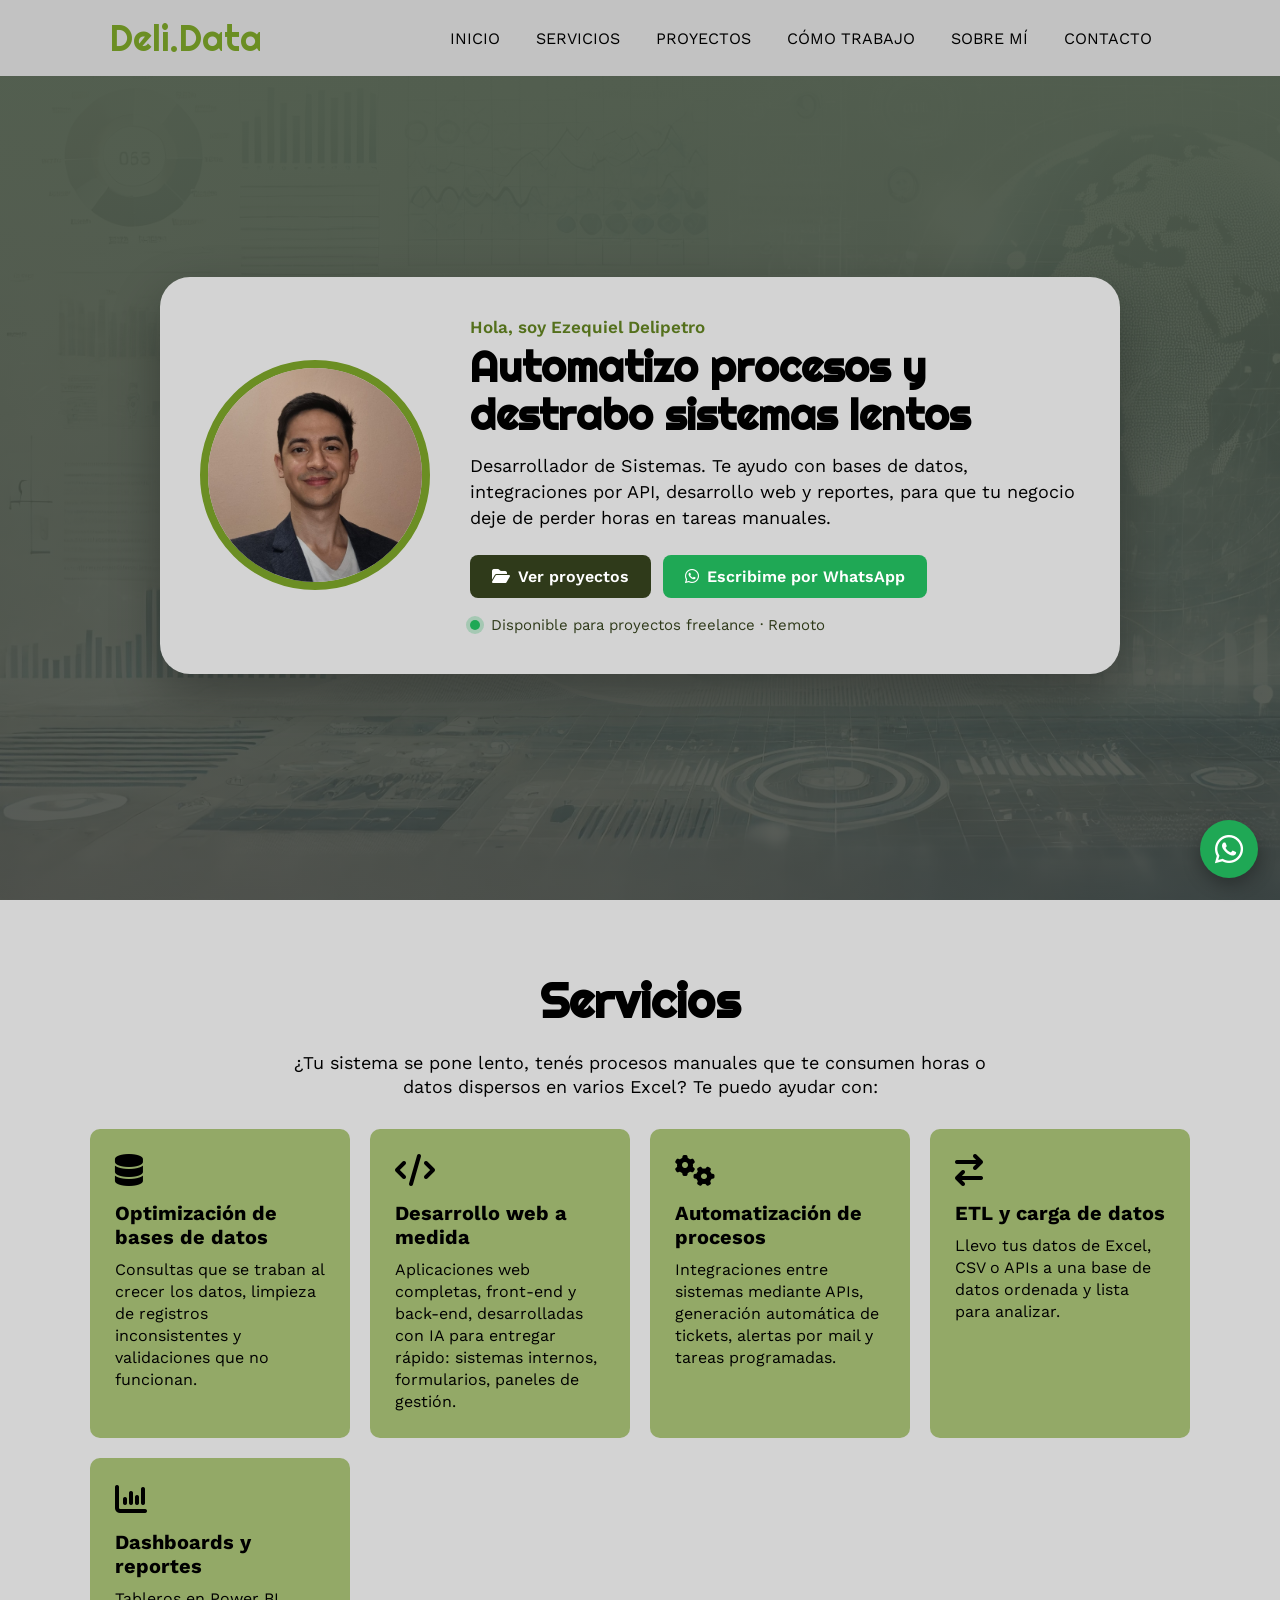
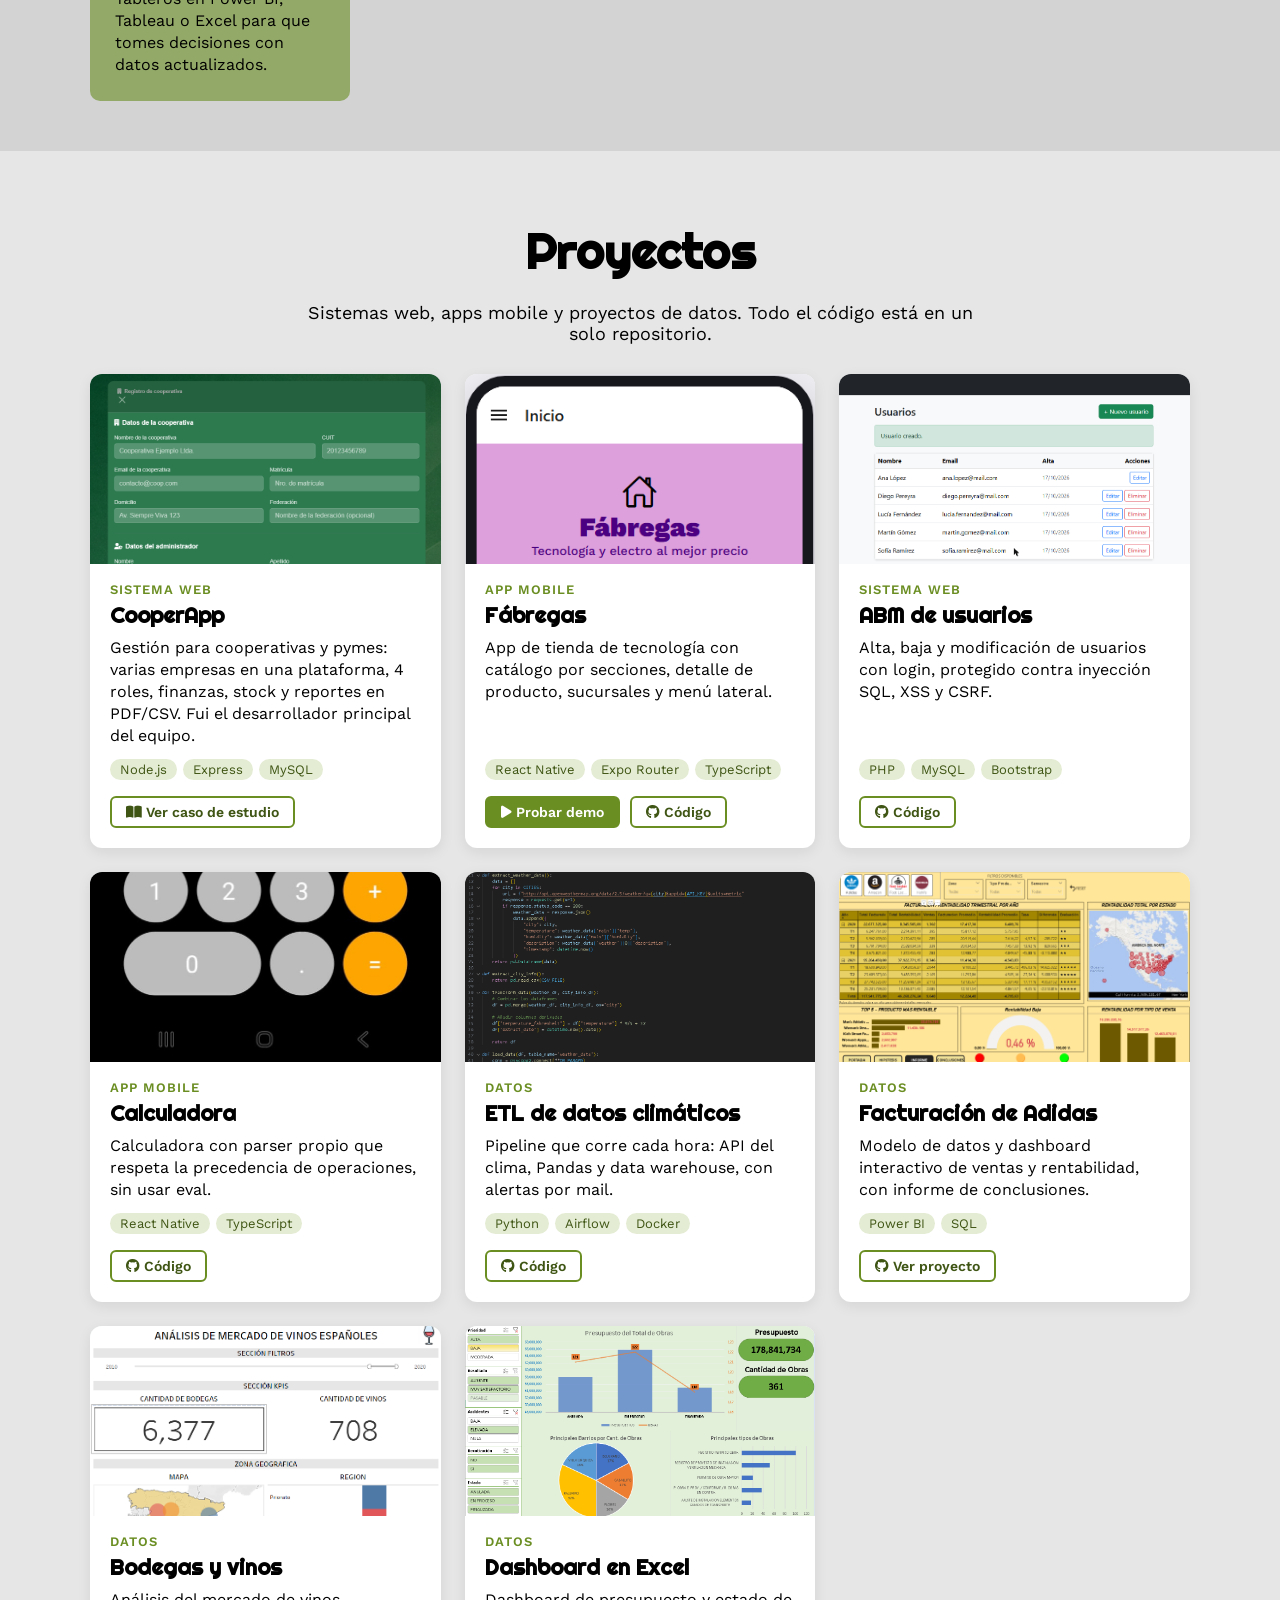
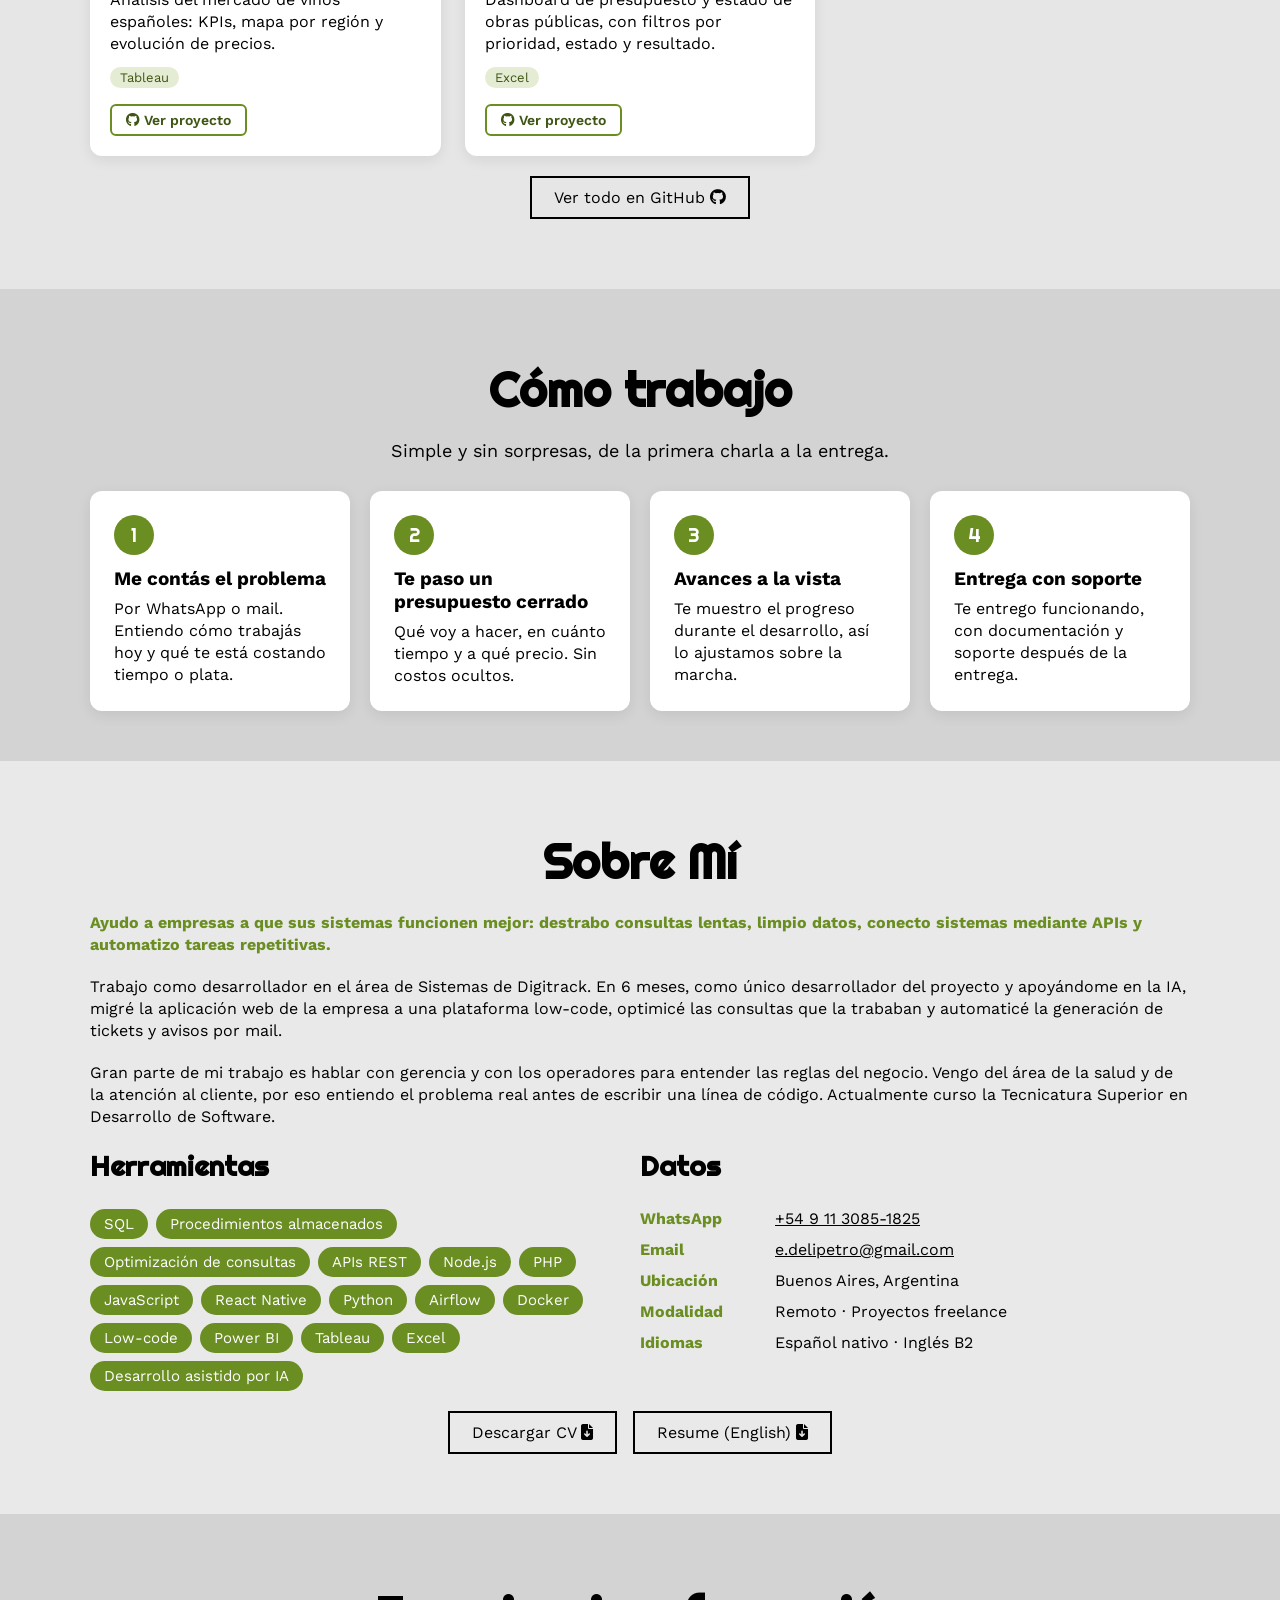
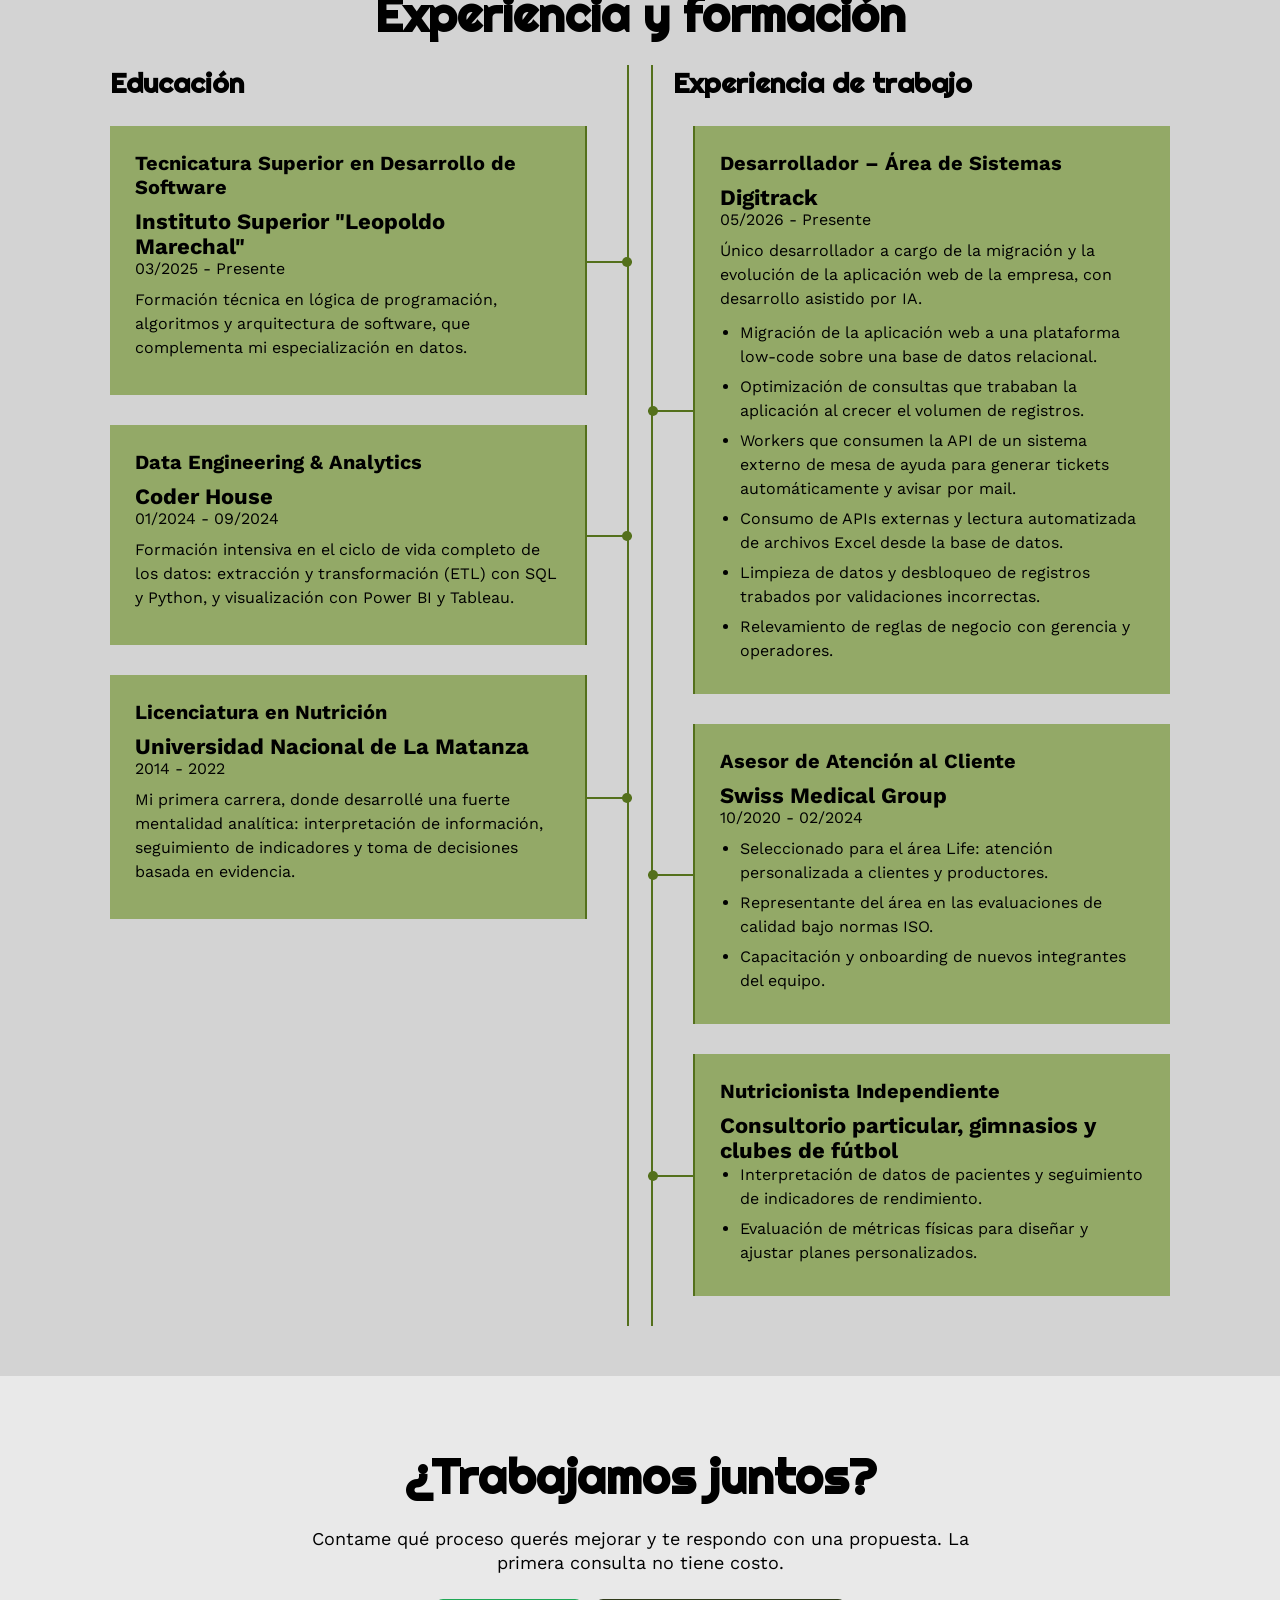
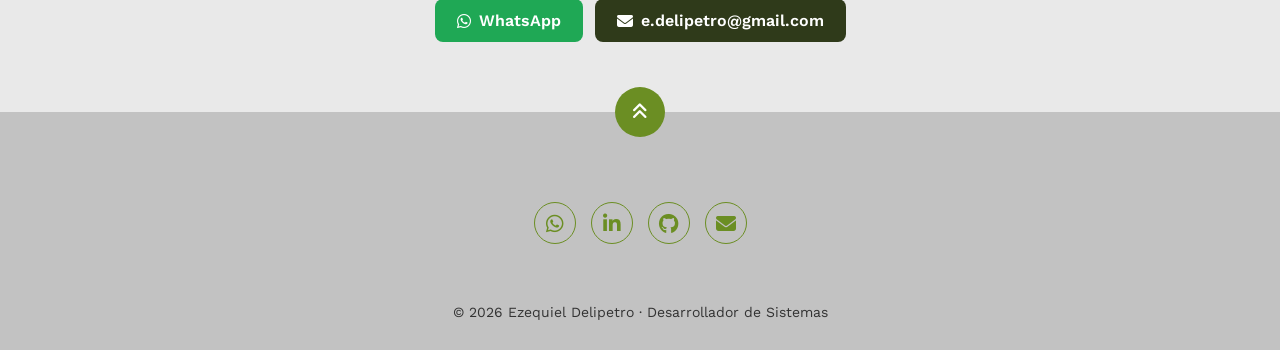
==== commit c6a202aa: "Web orientada a conseguir clientes freelance - Portada con propuesta de valor y botones "Ver proyect" ====
--- a/index.html
+++ b/index.html
@@ -4,9 +4,20 @@
     <meta charset="UTF-8">
     <meta http-equiv="X-UA-Compatible" content="IE=edge">
     <meta name="viewport" content="width=device-width, initial-scale=1.0">
-    <meta name="description" content="Ezequiel Delipetro - Desarrollador de Sistemas y Datos. Desarrollo web front-end y back-end, bases de datos, integraciones con APIs y automatización de procesos. Disponible para proyectos freelance.">
+    <title>Ezequiel Delipetro | Desarrollador de Sistemas y Datos</title>
+    <meta name="description" content="Automatizo procesos y destrabo sistemas lentos: bases de datos, integraciones con APIs, desarrollo web y dashboards. Disponible para proyectos freelance.">
+    <!-- Vista previa al compartir el link en WhatsApp, LinkedIn, etc. -->
+    <meta property="og:type" content="website">
+    <meta property="og:url" content="https://ezedeli.github.io/Proyectos/">
+    <meta property="og:title" content="Ezequiel Delipetro | Desarrollador de Sistemas y Datos">
+    <meta property="og:description" content="Automatizo procesos y destrabo sistemas lentos: bases de datos, APIs, desarrollo web y dashboards. Disponible para proyectos freelance.">
+    <meta property="og:image" content="https://ezedeli.github.io/Proyectos/fotos/compartir.png">
+    <meta property="og:image:width" content="1200">
+    <meta property="og:image:height" content="630">
+    <meta property="og:locale" content="es_AR">
+    <meta name="twitter:card" content="summary_large_image">
+    <link rel="icon" href="fotos/Perfil.jpg">
     <link rel="stylesheet" href="https://cdnjs.cloudflare.com/ajax/libs/font-awesome/6.1.2/css/all.min.css" integrity="sha512-1sCRPdkRXhBV2PBLUdRb4tMg1w2YPf37qatUFeS7zlBy7jJI8Lf4VHwWfZZfpXtYSLy85pkm9GaYVYMfw5BC1A==" crossorigin="anonymous" referrerpolicy="no-referrer" />
-    <title>Ezequiel Delipetro | Desarrollador de Sistemas y Datos</title>
     <link rel="stylesheet" href="estilo.css">
 </head>
 <body>
@@ -19,11 +30,10 @@
             <nav id="nav">
                 <ul>
                     <li><a href="#inicio" onclick="seleccionar()">INICIO</a></li>
-                    <li><a href="#sobremi" onclick="seleccionar()">SOBRE MI</a></li>
                     <li><a href="#servicios" onclick="seleccionar()">SERVICIOS</a></li>
-                    <li><a href="#skills" onclick="seleccionar()">SKILLS</a></li>
-                    <li><a href="#curriculum" onclick="seleccionar()">CURRICULUM</a></li>
-                    <li><a href="#portfolio" onclick="seleccionar()">PORTFOLIO</a></li>
+                    <li><a href="#portfolio" onclick="seleccionar()">PROYECTOS</a></li>
+                    <li><a href="#como-trabajo" onclick="seleccionar()">CÓMO TRABAJO</a></li>
+                    <li><a href="#sobremi" onclick="seleccionar()">SOBRE MÍ</a></li>
                     <li><a href="#contacto" onclick="seleccionar()">CONTACTO</a></li>
                 </ul>
             </nav>
@@ -39,185 +49,212 @@
             <div class="contenedor-img">
                 <img src="fotos/Perfil.jpg" alt="Foto de Ezequiel Delipetro">
             </div>
-            <h1>Ezequiel Delipetro</h1>
-            <h2>Desarrollador de Sistemas y Datos</h2>
-            <p class="subtitulo">Desarrollo web · SQL · APIs · Automatización · Power BI</p>
-            <div class="redes">
-                <a href="https://www.linkedin.com/in/ezedelipetro/" aria-label="LinkedIn"><i class="fa-brands fa-linkedin-in"></i></a>
-                <a href="https://github.com/EzeDeli" aria-label="GitHub"><i class="fa-brands fa-github"></i></a>
-                <a href="mailto:e.delipetro@gmail.com" aria-label="Email"><i class="fa-solid fa-envelope"></i></a>
-            </div>
-        </div>
-    </section>
-
-    <!-- SECCION SOBRE MI -->
-    <section id="sobremi" class="sobremi">
-        <div class="contenido-seccion">
-            <h2>Sobre Mí</h2>
-            <p><span>¡Hola! Soy Ezequiel. Ayudo a empresas a que sus sistemas funcionen mejor: destrabo consultas lentas, limpio datos, conecto sistemas mediante APIs y automatizo tareas repetitivas.</span></p>
-            <p>Trabajo como desarrollador en el área de Sistemas de Digitrack, donde en 6 meses, como único desarrollador del proyecto y apoyándome en la IA, migré la aplicación web de la empresa a una plataforma low-code, optimicé las consultas que la trababan y automaticé la generación de tickets y avisos por mail.</p>
-            <p>Gran parte de mi trabajo es hablar con gerencia y con los operadores para entender las reglas del negocio. Vengo del área de la salud y de la atención al cliente, por eso entiendo el problema real antes de escribir una línea de código. Actualmente curso la Tecnicatura Superior en Desarrollo de Software.</p>
-
-            <div class="fila">
-                <!-- datos personales -->
-                <div class="col">
-                    <h3>Datos Personales</h3>
-                    <ul>
-                        <li>
-                            <strong>Email</strong>
-                            <a href="mailto:e.delipetro@gmail.com">e.delipetro@gmail.com</a>
-                        </li>
-                        <li>
-                            <strong>Ubicación</strong>
-                            Buenos Aires, Argentina
-                        </li>
-                        <li>
-                            <strong>Modalidad</strong>
-                            Remoto · Proyectos freelance
-                        </li>
-                    </ul>
-                </div>
-
-                <!-- intereses -->
-                <div class="col">
-                    <h3>Intereses</h3>
-                    <div class="contenedor-intereses">
-                        <div class="interes">
-                            <i class="fa-solid fa-chess-rook"></i>
-                            <span>JUEGOS</span>
-                        </div>
-                        <div class="interes">
-                            <i class="fa-solid fa-dumbbell"></i>
-                            <span>ENTRENAR</span>
-                        </div>
-                        <div class="interes">
-                            <i class="fa-solid fa-record-vinyl"></i>
-                            <span>MUSICA</span>
-                        </div>
-                        <div class="interes">
-                            <i class="fa-regular fa-compass"></i>
-                            <span>VIAJAR</span>
-                        </div>
-                        <div class="interes">
-                            <i class="fa-solid fa-bicycle"></i>
-                            <span>CICLISMO</span>
-                        </div>
-                        <div class="interes">
-                            <i class="fa-solid fa-book-open"></i>
-                            <span>NOVELAS</span>
-                        </div>
-                        <div class="interes">
-                            <i class="fa-solid fa-cat"></i>
-                            <span>MASCOTAS</span>
-                        </div>
-                        <div class="interes">
-                            <i class="fa-solid fa-person-hiking"></i>
-                            <span>SENDERISMO</span>
-                        </div>
-                    </div>
-                </div>
-            </div>
-            <a href="https://drive.google.com/uc?export=download&id=1KXvJveujlauw6W_DVacvezHY80tvWcav" download style="text-decoration: none;">
+            <div class="texto-banner">
+                <p class="saludo">Hola, soy Ezequiel Delipetro</p>
+                <h1>Automatizo procesos y destrabo sistemas lentos</h1>
+                <p class="bajada">Desarrollador de Sistemas. Te ayudo con bases de datos, integraciones por API, desarrollo web y reportes, para que tu negocio deje de perder horas en tareas manuales.</p>
+                <div class="botones-banner">
+                    <a class="boton-principal" href="#portfolio"><i class="fa-solid fa-folder-open"></i> Ver proyectos</a>
+                    <a class="boton-whatsapp" href="https://wa.me/5491130851825?text=Hola%20Ezequiel%2C%20vi%20tu%20web%20y%20quiero%20consultarte%20por%20un%20proyecto" target="_blank" rel="noopener"><i class="fa-brands fa-whatsapp"></i> Escribime por WhatsApp</a>
+                </div>
+                <p class="disponible"><span class="punto"></span> Disponible para proyectos freelance · Remoto</p>
+            </div>
+        </div>
+    </section>
+
+    <!-- SECCION SERVICIOS -->
+    <section id="servicios" class="servicios">
+        <div class="contenido-seccion">
+            <h2>Servicios</h2>
+            <p class="intro">¿Tu sistema se pone lento, tenés procesos manuales que te consumen horas o datos dispersos en varios Excel? Te puedo ayudar con:</p>
+            <div class="galeria-servicios">
+                <div class="servicio">
+                    <i class="fa-solid fa-database"></i>
+                    <h3>Optimización de bases de datos</h3>
+                    <p>Consultas que se traban al crecer los datos, limpieza de registros inconsistentes y validaciones que no funcionan.</p>
+                </div>
+                <div class="servicio">
+                    <i class="fa-solid fa-code"></i>
+                    <h3>Desarrollo web a medida</h3>
+                    <p>Aplicaciones web completas, front-end y back-end, desarrolladas con IA para entregar rápido: sistemas internos, formularios, paneles de gestión.</p>
+                </div>
+                <div class="servicio">
+                    <i class="fa-solid fa-gears"></i>
+                    <h3>Automatización de procesos</h3>
+                    <p>Integraciones entre sistemas mediante APIs, generación automática de tickets, alertas por mail y tareas programadas.</p>
+                </div>
+                <div class="servicio">
+                    <i class="fa-solid fa-arrow-right-arrow-left"></i>
+                    <h3>ETL y carga de datos</h3>
+                    <p>Llevo tus datos de Excel, CSV o APIs a una base de datos ordenada y lista para analizar.</p>
+                </div>
+                <div class="servicio">
+                    <i class="fa-solid fa-chart-column"></i>
+                    <h3>Dashboards y reportes</h3>
+                    <p>Tableros en Power BI, Tableau o Excel para que tomes decisiones con datos actualizados.</p>
+                </div>
+            </div>
+        </div>
+    </section>
+
+    <!-- SECCION PORTFOLIO -->
+    <section id="portfolio" class="portfolio">
+        <div class="contenido-seccion">
+            <h2>Proyectos</h2>
+            <p class="intro-portfolio">Sistemas web, apps mobile y proyectos de datos. Todo el código está en un solo repositorio.</p>
+            <div class="grilla-proyectos">
+                <article class="tarjeta-proyecto">
+                    <div class="imagen-proyecto"><img src="fotos/proyectos/cooperapp.png" alt="CooperApp" loading="lazy"></div>
+                    <div class="cuerpo-proyecto">
+                        <span class="categoria">Sistema web</span>
+                        <h3>CooperApp</h3>
+                        <p>Gestión para cooperativas y pymes: varias empresas en una plataforma, 4 roles, finanzas, stock y reportes en PDF/CSV. Fui el desarrollador principal del equipo.</p>
+                        <ul class="tecnologias"><li>Node.js</li><li>Express</li><li>MySQL</li></ul>
+                        <div class="acciones"><a class="btn-proyecto" href="https://github.com/EzeDeli/portfolio/tree/main/cooperapp" target="_blank" rel="noopener"><i class="fa-solid fa-book-open"></i> Ver caso de estudio</a></div>
+                    </div>
+                </article>
+                <article class="tarjeta-proyecto">
+                    <div class="imagen-proyecto"><img src="fotos/proyectos/fabregas.png" alt="Fábregas" loading="lazy"></div>
+                    <div class="cuerpo-proyecto">
+                        <span class="categoria">App mobile</span>
+                        <h3>Fábregas</h3>
+                        <p>App de tienda de tecnología con catálogo por secciones, detalle de producto, sucursales y menú lateral.</p>
+                        <ul class="tecnologias"><li>React Native</li><li>Expo Router</li><li>TypeScript</li></ul>
+                        <div class="acciones"><a class="btn-proyecto principal" href="demo/fabregas/"><i class="fa-solid fa-play"></i> Probar demo</a><a class="btn-proyecto" href="https://github.com/EzeDeli/portfolio/tree/main/mobile/fabregas" target="_blank" rel="noopener"><i class="fa-brands fa-github"></i> Código</a></div>
+                    </div>
+                </article>
+                <article class="tarjeta-proyecto">
+                    <div class="imagen-proyecto"><img src="fotos/proyectos/abm-php.png" alt="ABM de usuarios" loading="lazy"></div>
+                    <div class="cuerpo-proyecto">
+                        <span class="categoria">Sistema web</span>
+                        <h3>ABM de usuarios</h3>
+                        <p>Alta, baja y modificación de usuarios con login, protegido contra inyección SQL, XSS y CSRF.</p>
+                        <ul class="tecnologias"><li>PHP</li><li>MySQL</li><li>Bootstrap</li></ul>
+                        <div class="acciones"><a class="btn-proyecto" href="https://github.com/EzeDeli/portfolio/tree/main/web/abm-usuarios-php" target="_blank" rel="noopener"><i class="fa-brands fa-github"></i> Código</a></div>
+                    </div>
+                </article>
+                <article class="tarjeta-proyecto">
+                    <div class="imagen-proyecto"><img src="fotos/proyectos/calculadora.jpeg" alt="Calculadora" loading="lazy" style="object-position: bottom;"></div>
+                    <div class="cuerpo-proyecto">
+                        <span class="categoria">App mobile</span>
+                        <h3>Calculadora</h3>
+                        <p>Calculadora con parser propio que respeta la precedencia de operaciones, sin usar eval.</p>
+                        <ul class="tecnologias"><li>React Native</li><li>TypeScript</li></ul>
+                        <div class="acciones"><a class="btn-proyecto" href="https://github.com/EzeDeli/portfolio/tree/main/mobile/calculadora" target="_blank" rel="noopener"><i class="fa-brands fa-github"></i> Código</a></div>
+                    </div>
+                </article>
+                <article class="tarjeta-proyecto">
+                    <div class="imagen-proyecto"><img src="fotos/proyectos/etl.png" alt="ETL de datos climáticos" loading="lazy"></div>
+                    <div class="cuerpo-proyecto">
+                        <span class="categoria">Datos</span>
+                        <h3>ETL de datos climáticos</h3>
+                        <p>Pipeline que corre cada hora: API del clima, Pandas y data warehouse, con alertas por mail.</p>
+                        <ul class="tecnologias"><li>Python</li><li>Airflow</li><li>Docker</li></ul>
+                        <div class="acciones"><a class="btn-proyecto" href="https://github.com/EzeDeli/portfolio/tree/main/datos/etl-clima" target="_blank" rel="noopener"><i class="fa-brands fa-github"></i> Código</a></div>
+                    </div>
+                </article>
+                <article class="tarjeta-proyecto">
+                    <div class="imagen-proyecto"><img src="fotos/proyectos/powerbi.png" alt="Facturación de Adidas" loading="lazy"></div>
+                    <div class="cuerpo-proyecto">
+                        <span class="categoria">Datos</span>
+                        <h3>Facturación de Adidas</h3>
+                        <p>Modelo de datos y dashboard interactivo de ventas y rentabilidad, con informe de conclusiones.</p>
+                        <ul class="tecnologias"><li>Power BI</li><li>SQL</li></ul>
+                        <div class="acciones"><a class="btn-proyecto" href="https://github.com/EzeDeli/portfolio/tree/main/datos/powerbi-adidas" target="_blank" rel="noopener"><i class="fa-brands fa-github"></i> Ver proyecto</a></div>
+                    </div>
+                </article>
+                <article class="tarjeta-proyecto">
+                    <div class="imagen-proyecto"><img src="fotos/proyectos/tableau.png" alt="Bodegas y vinos" loading="lazy"></div>
+                    <div class="cuerpo-proyecto">
+                        <span class="categoria">Datos</span>
+                        <h3>Bodegas y vinos</h3>
+                        <p>Análisis del mercado de vinos españoles: KPIs, mapa por región y evolución de precios.</p>
+                        <ul class="tecnologias"><li>Tableau</li></ul>
+                        <div class="acciones"><a class="btn-proyecto" href="https://github.com/EzeDeli/portfolio/tree/main/datos/tableau-vinos" target="_blank" rel="noopener"><i class="fa-brands fa-github"></i> Ver proyecto</a></div>
+                    </div>
+                </article>
+                <article class="tarjeta-proyecto">
+                    <div class="imagen-proyecto"><img src="fotos/proyectos/excel.png" alt="Dashboard en Excel" loading="lazy"></div>
+                    <div class="cuerpo-proyecto">
+                        <span class="categoria">Datos</span>
+                        <h3>Dashboard en Excel</h3>
+                        <p>Dashboard de presupuesto y estado de obras públicas, con filtros por prioridad, estado y resultado.</p>
+                        <ul class="tecnologias"><li>Excel</li></ul>
+                        <div class="acciones"><a class="btn-proyecto" href="https://github.com/EzeDeli/portfolio/tree/main/datos/excel-dashboard" target="_blank" rel="noopener"><i class="fa-brands fa-github"></i> Ver proyecto</a></div>
+                    </div>
+                </article>
+            </div>
+            <a href="https://github.com/EzeDeli/portfolio" target="_blank" rel="noopener" style="text-decoration: none;">
                 <button>
-                    Descargar CV <i class="fa-solid fa-file-arrow-down"></i>
+                    Ver todo en GitHub <i class="fa-brands fa-github"></i>
                     <span class="overlay"></span>
                 </button>
             </a>
         </div>
     </section>
 
-    <!-- SECCION SERVICIOS -->
-    <section id="servicios" class="servicios">
-        <div class="contenido-seccion">
-            <h2>Servicios</h2>
-            <p class="intro">¿Tu sistema se pone lento, tenés procesos manuales que te consumen horas o datos dispersos en varios Excel? Te puedo ayudar con:</p>
-            <div class="galeria-servicios">
-                <div class="servicio">
-                    <i class="fa-solid fa-database"></i>
-                    <h3>Optimización de bases de datos</h3>
-                    <p>Consultas que se traban al crecer los datos, limpieza de registros inconsistentes y validaciones que no funcionan.</p>
-                </div>
-                <div class="servicio">
-                    <i class="fa-solid fa-code"></i>
-                    <h3>Desarrollo web a medida</h3>
-                    <p>Aplicaciones web completas, front-end y back-end, desarrolladas con IA para entregar rápido: sistemas internos, formularios, paneles de gestión.</p>
-                </div>
-                <div class="servicio">
-                    <i class="fa-solid fa-gears"></i>
-                    <h3>Automatización de procesos</h3>
-                    <p>Integraciones entre sistemas mediante APIs, generación automática de tickets, alertas por mail y tareas programadas.</p>
-                </div>
-                <div class="servicio">
-                    <i class="fa-solid fa-arrow-right-arrow-left"></i>
-                    <h3>ETL y carga de datos</h3>
-                    <p>Llevo tus datos de Excel, CSV o APIs a una base de datos ordenada y lista para analizar.</p>
-                </div>
-                <div class="servicio">
-                    <i class="fa-solid fa-chart-column"></i>
-                    <h3>Dashboards y reportes</h3>
-                    <p>Tableros en Power BI, Tableau o Excel para que tomes decisiones con datos actualizados.</p>
-                </div>
-            </div>
-        </div>
-    </section>
-
-    <!-- SECCION SKILLS -->
-    <section class="skills" id="skills">
-        <div class="contenido-seccion">
-            <h2>Skills</h2>
+    <!-- SECCION COMO TRABAJO -->
+    <section id="como-trabajo" class="como-trabajo">
+        <div class="contenido-seccion">
+            <h2>Cómo trabajo</h2>
+            <p class="intro">Simple y sin sorpresas, de la primera charla a la entrega.</p>
+            <div class="pasos">
+                <div class="paso">
+                    <span class="numero">1</span>
+                    <h3>Me contás el problema</h3>
+                    <p>Por WhatsApp o mail. Entiendo cómo trabajás hoy y qué te está costando tiempo o plata.</p>
+                </div>
+                <div class="paso">
+                    <span class="numero">2</span>
+                    <h3>Te paso un presupuesto cerrado</h3>
+                    <p>Qué voy a hacer, en cuánto tiempo y a qué precio. Sin costos ocultos.</p>
+                </div>
+                <div class="paso">
+                    <span class="numero">3</span>
+                    <h3>Avances a la vista</h3>
+                    <p>Te muestro el progreso durante el desarrollo, así lo ajustamos sobre la marcha.</p>
+                </div>
+                <div class="paso">
+                    <span class="numero">4</span>
+                    <h3>Entrega con soporte</h3>
+                    <p>Te entrego funcionando, con documentación y soporte después de la entrega.</p>
+                </div>
+            </div>
+        </div>
+    </section>
+
+    <!-- SECCION SOBRE MI -->
+    <section id="sobremi" class="sobremi">
+        <div class="contenido-seccion">
+            <h2>Sobre Mí</h2>
+            <p><span>Ayudo a empresas a que sus sistemas funcionen mejor: destrabo consultas lentas, limpio datos, conecto sistemas mediante APIs y automatizo tareas repetitivas.</span></p>
+            <p>Trabajo como desarrollador en el área de Sistemas de Digitrack. En 6 meses, como único desarrollador del proyecto y apoyándome en la IA, migré la aplicación web de la empresa a una plataforma low-code, optimicé las consultas que la trababan y automaticé la generación de tickets y avisos por mail.</p>
+            <p>Gran parte de mi trabajo es hablar con gerencia y con los operadores para entender las reglas del negocio. Vengo del área de la salud y de la atención al cliente, por eso entiendo el problema real antes de escribir una línea de código. Actualmente curso la Tecnicatura Superior en Desarrollo de Software.</p>
+
             <div class="fila">
-                <!-- Technical Skill -->
                 <div class="col">
-                    <h3>Technical Skills</h3>
-                    <div class="grupo-skill">
-                        <h4>Bases de datos</h4>
-                        <ul class="etiquetas">
-                            <li>SQL</li>
-                            <li>Procedimientos almacenados</li>
-                            <li>Optimización de consultas</li>
-                            <li>Calidad de datos</li>
-                        </ul>
-                    </div>
-                    <div class="grupo-skill">
-                        <h4>Desarrollo e integración</h4>
-                        <ul class="etiquetas">
-                            <li>Front-end</li>
-                            <li>Back-end</li>
-                            <li>HTML · CSS · JavaScript</li>
-                            <li>Low-code</li>
-                            <li>APIs REST</li>
-                            <li>Python</li>
-                            <li>Pandas</li>
-                            <li>Airflow</li>
-                            <li>Docker</li>
-                            <li>Desarrollo asistido por IA</li>
-                        </ul>
-                    </div>
-                    <div class="grupo-skill">
-                        <h4>Análisis y visualización</h4>
-                        <ul class="etiquetas">
-                            <li>Power BI</li>
-                            <li>Tableau</li>
-                            <li>Excel</li>
-                        </ul>
-                    </div>
-                </div>
-                <!-- Professional Skills -->
+                    <h3>Herramientas</h3>
+                    <ul class="etiquetas">
+                        <li>SQL</li><li>Procedimientos almacenados</li><li>Optimización de consultas</li>
+                        <li>APIs REST</li><li>Node.js</li><li>PHP</li><li>JavaScript</li><li>React Native</li>
+                        <li>Python</li><li>Airflow</li><li>Docker</li><li>Low-code</li>
+                        <li>Power BI</li><li>Tableau</li><li>Excel</li><li>Desarrollo asistido por IA</li>
+                    </ul>
+                </div>
                 <div class="col">
-                    <h3>Professional Skills</h3>
-                    <div class="grupo-skill">
-                        <h4>Relevamiento de requisitos</h4>
-                        <p>Me reúno con gerencia y operadores para entender las reglas del negocio y traducirlas en soluciones.</p>
-                    </div>
-                    <div class="grupo-skill">
-                        <h4>Autonomía</h4>
-                        <p>Llevé adelante como único desarrollador la migración completa de una aplicación web en 6 meses.</p>
-                    </div>
-                    <div class="grupo-skill">
-                        <h4>Comunicación</h4>
-                        <p>Más de 3 años en atención al cliente y capacitación de equipos: explico lo técnico en un lenguaje simple.</p>
-                    </div>
-                </div>
+                    <h3>Datos</h3>
+                    <ul class="datos">
+                        <li><strong>WhatsApp</strong> <a href="https://wa.me/5491130851825?text=Hola%20Ezequiel%2C%20vi%20tu%20web%20y%20quiero%20consultarte%20por%20un%20proyecto" target="_blank" rel="noopener">+54 9 11 3085-1825</a></li>
+                        <li><strong>Email</strong> <a href="mailto:e.delipetro@gmail.com">e.delipetro@gmail.com</a></li>
+                        <li><strong>Ubicación</strong> Buenos Aires, Argentina</li>
+                        <li><strong>Modalidad</strong> Remoto · Proyectos freelance</li>
+                        <li><strong>Idiomas</strong> Español nativo · Inglés B2</li>
+                    </ul>
+                </div>
+            </div>
+            <div class="botones-cv">
+                <a href="cv/CV-Ezequiel-Delipetro.pdf" download><button>Descargar CV <i class="fa-solid fa-file-arrow-down"></i><span class="overlay"></span></button></a>
+                <a href="cv/Resume-Ezequiel-Delipetro-EN.pdf" download><button>Resume (English) <i class="fa-solid fa-file-arrow-down"></i><span class="overlay"></span></button></a>
             </div>
         </div>
     </section>
@@ -225,7 +262,7 @@
     <!-- SECCION CURRICULUM -->
     <section id="curriculum" class="curriculum">
         <div class="contenido-seccion">
-            <h2>Curriculum</h2>
+            <h2>Experiencia y formación</h2>
             <div class="fila">
                 <div class="col izquierda">
                     <h3>Educación</h3>
@@ -306,113 +343,15 @@
         </div>
     </section>
 
-    <!-- SECCION PORTFOLIO -->
-    <section id="portfolio" class="portfolio">
-        <div class="contenido-seccion">
-            <h2>PORTFOLIO</h2>
-            <p class="intro-portfolio">Sistemas web, apps mobile y proyectos de datos. Todo el código está en un solo repositorio.</p>
-            <div class="grilla-proyectos">
-                <article class="tarjeta-proyecto">
-                    <div class="imagen-proyecto"><img src="fotos/proyectos/cooperapp.png" alt="CooperApp" loading="lazy"></div>
-                    <div class="cuerpo-proyecto">
-                        <span class="categoria">Sistema web</span>
-                        <h3>CooperApp</h3>
-                        <p>Gestión para cooperativas y pymes: varias empresas en una plataforma, 4 roles, finanzas, stock y reportes en PDF/CSV. Fui el desarrollador principal del equipo.</p>
-                        <ul class="tecnologias"><li>Node.js</li><li>Express</li><li>MySQL</li></ul>
-                        <div class="acciones"><a class="btn-proyecto" href="https://github.com/EzeDeli/portfolio/tree/main/cooperapp" target="_blank" rel="noopener"><i class="fa-solid fa-book-open"></i> Ver caso de estudio</a></div>
-                    </div>
-                </article>
-                <article class="tarjeta-proyecto">
-                    <div class="imagen-proyecto"><img src="fotos/proyectos/fabregas.png" alt="Fábregas" loading="lazy"></div>
-                    <div class="cuerpo-proyecto">
-                        <span class="categoria">App mobile</span>
-                        <h3>Fábregas</h3>
-                        <p>App de tienda de tecnología con catálogo por secciones, detalle de producto, sucursales y menú lateral.</p>
-                        <ul class="tecnologias"><li>React Native</li><li>Expo Router</li><li>TypeScript</li></ul>
-                        <div class="acciones"><a class="btn-proyecto principal" href="demo/fabregas/"><i class="fa-solid fa-play"></i> Probar demo</a><a class="btn-proyecto" href="https://github.com/EzeDeli/portfolio/tree/main/mobile/fabregas" target="_blank" rel="noopener"><i class="fa-brands fa-github"></i> Código</a></div>
-                    </div>
-                </article>
-                <article class="tarjeta-proyecto">
-                    <div class="imagen-proyecto"><img src="fotos/proyectos/abm-php.png" alt="ABM de usuarios" loading="lazy"></div>
-                    <div class="cuerpo-proyecto">
-                        <span class="categoria">Sistema web</span>
-                        <h3>ABM de usuarios</h3>
-                        <p>Alta, baja y modificación de usuarios con login, protegido contra inyección SQL, XSS y CSRF.</p>
-                        <ul class="tecnologias"><li>PHP</li><li>MySQL</li><li>Bootstrap</li></ul>
-                        <div class="acciones"><a class="btn-proyecto" href="https://github.com/EzeDeli/portfolio/tree/main/web/abm-usuarios-php" target="_blank" rel="noopener"><i class="fa-brands fa-github"></i> Código</a></div>
-                    </div>
-                </article>
-                <article class="tarjeta-proyecto">
-                    <div class="imagen-proyecto"><img src="fotos/proyectos/calculadora.jpeg" alt="Calculadora" loading="lazy" style="object-position: bottom;"></div>
-                    <div class="cuerpo-proyecto">
-                        <span class="categoria">App mobile</span>
-                        <h3>Calculadora</h3>
-                        <p>Calculadora con parser propio que respeta la precedencia de operaciones, sin usar eval.</p>
-                        <ul class="tecnologias"><li>React Native</li><li>TypeScript</li></ul>
-                        <div class="acciones"><a class="btn-proyecto" href="https://github.com/EzeDeli/portfolio/tree/main/mobile/calculadora" target="_blank" rel="noopener"><i class="fa-brands fa-github"></i> Código</a></div>
-                    </div>
-                </article>
-                <article class="tarjeta-proyecto">
-                    <div class="imagen-proyecto"><img src="fotos/proyectos/etl.png" alt="ETL de datos climáticos" loading="lazy"></div>
-                    <div class="cuerpo-proyecto">
-                        <span class="categoria">Datos</span>
-                        <h3>ETL de datos climáticos</h3>
-                        <p>Pipeline que corre cada hora: API del clima, Pandas y data warehouse, con alertas por mail.</p>
-                        <ul class="tecnologias"><li>Python</li><li>Airflow</li><li>Docker</li></ul>
-                        <div class="acciones"><a class="btn-proyecto" href="https://github.com/EzeDeli/portfolio/tree/main/datos/etl-clima" target="_blank" rel="noopener"><i class="fa-brands fa-github"></i> Código</a></div>
-                    </div>
-                </article>
-                <article class="tarjeta-proyecto">
-                    <div class="imagen-proyecto"><img src="fotos/proyectos/powerbi.png" alt="Facturación de Adidas" loading="lazy"></div>
-                    <div class="cuerpo-proyecto">
-                        <span class="categoria">Datos</span>
-                        <h3>Facturación de Adidas</h3>
-                        <p>Modelo de datos y dashboard interactivo de ventas y rentabilidad, con informe de conclusiones.</p>
-                        <ul class="tecnologias"><li>Power BI</li><li>SQL</li></ul>
-                        <div class="acciones"><a class="btn-proyecto" href="https://github.com/EzeDeli/portfolio/tree/main/datos/powerbi-adidas" target="_blank" rel="noopener"><i class="fa-brands fa-github"></i> Ver proyecto</a></div>
-                    </div>
-                </article>
-                <article class="tarjeta-proyecto">
-                    <div class="imagen-proyecto"><img src="fotos/proyectos/tableau.png" alt="Bodegas y vinos" loading="lazy"></div>
-                    <div class="cuerpo-proyecto">
-                        <span class="categoria">Datos</span>
-                        <h3>Bodegas y vinos</h3>
-                        <p>Análisis del mercado de vinos españoles: KPIs, mapa por región y evolución de precios.</p>
-                        <ul class="tecnologias"><li>Tableau</li></ul>
-                        <div class="acciones"><a class="btn-proyecto" href="https://github.com/EzeDeli/portfolio/tree/main/datos/tableau-vinos" target="_blank" rel="noopener"><i class="fa-brands fa-github"></i> Ver proyecto</a></div>
-                    </div>
-                </article>
-                <article class="tarjeta-proyecto">
-                    <div class="imagen-proyecto"><img src="fotos/proyectos/excel.png" alt="Dashboard en Excel" loading="lazy"></div>
-                    <div class="cuerpo-proyecto">
-                        <span class="categoria">Datos</span>
-                        <h3>Dashboard en Excel</h3>
-                        <p>Dashboard de presupuesto y estado de obras públicas, con filtros por prioridad, estado y resultado.</p>
-                        <ul class="tecnologias"><li>Excel</li></ul>
-                        <div class="acciones"><a class="btn-proyecto" href="https://github.com/EzeDeli/portfolio/tree/main/datos/excel-dashboard" target="_blank" rel="noopener"><i class="fa-brands fa-github"></i> Ver proyecto</a></div>
-                    </div>
-                </article>
-            </div>
-            <a href="https://github.com/EzeDeli/portfolio" target="_blank" rel="noopener" style="text-decoration: none;">
-                <button>
-                    Ver todo en GitHub <i class="fa-brands fa-github"></i>
-                    <span class="overlay"></span>
-                </button>
-            </a>
-        </div>
-    </section>
-
     <!-- SECCION CONTACTO -->
     <section id="contacto" class="contacto-simple">
         <div class="contenido-seccion">
             <h2>¿Trabajamos juntos?</h2>
-            <p>Contame qué proceso querés mejorar y te respondo con una propuesta.</p>
-            <a href="mailto:e.delipetro@gmail.com?subject=Consulta%20por%20proyecto" style="text-decoration: none;">
-                <button>
-                    Escribime <i class="fa-solid fa-envelope"></i>
-                    <span class="overlay"></span>
-                </button>
-            </a>
+            <p>Contame qué proceso querés mejorar y te respondo con una propuesta. La primera consulta no tiene costo.</p>
+            <div class="botones-contacto">
+                <a class="boton-whatsapp" href="https://wa.me/5491130851825?text=Hola%20Ezequiel%2C%20vi%20tu%20web%20y%20quiero%20consultarte%20por%20un%20proyecto" target="_blank" rel="noopener"><i class="fa-brands fa-whatsapp"></i> WhatsApp</a>
+                <a class="boton-principal" href="mailto:e.delipetro@gmail.com?subject=Consulta%20por%20proyecto"><i class="fa-solid fa-envelope"></i> e.delipetro@gmail.com</a>
+            </div>
         </div>
     </section>
 
@@ -422,11 +361,18 @@
             <i class="fa-solid fa-angles-up"></i>
         </a>
         <div class="redes">
+            <a href="https://wa.me/5491130851825?text=Hola%20Ezequiel%2C%20vi%20tu%20web%20y%20quiero%20consultarte%20por%20un%20proyecto" target="_blank" rel="noopener" aria-label="WhatsApp"><i class="fa-brands fa-whatsapp"></i></a>
             <a href="https://www.linkedin.com/in/ezedelipetro/" aria-label="LinkedIn"><i class="fa-brands fa-linkedin-in"></i></a>
-            <a href="https://github.com/EzeDeli" aria-label="GitHub"><i class="fa-brands fa-github"></i></a>
+            <a href="https://github.com/EzeDeli/portfolio" aria-label="GitHub"><i class="fa-brands fa-github"></i></a>
             <a href="mailto:e.delipetro@gmail.com" aria-label="Email"><i class="fa-solid fa-envelope"></i></a>
         </div>
+        <p class="pie-texto">© 2026 Ezequiel Delipetro · Desarrollador de Sistemas</p>
     </footer>
+
+    <!-- Boton flotante de WhatsApp, siempre visible -->
+    <a class="whatsapp-flotante" href="https://wa.me/5491130851825?text=Hola%20Ezequiel%2C%20vi%20tu%20web%20y%20quiero%20consultarte%20por%20un%20proyecto" target="_blank" rel="noopener" aria-label="Escribime por WhatsApp">
+        <i class="fa-brands fa-whatsapp"></i>
+    </a>
 
     <script src="script.js"></script>
 </body>
--- a/estilo.css
+++ b/estilo.css
@@ -60,55 +60,94 @@
     background: linear-gradient(to top, rgba(48, 51, 46, 0.8), rgb(82, 95, 79)),
     url(fotos/Fondo.webp);
     background-size: cover;
-    height: 100vh;
+    min-height: 100vh;
     color: #000000;
     display: flex;
     align-items: center;
+    padding: 110px 20px 60px 20px;
 }
 .inicio .contenido-banner{
-    padding: 20px;
+    display: flex;
+    align-items: center;
+    gap: 40px;
+    padding: 40px;
     background-color: #D3D3D3;
-    max-width: 350px;
+    max-width: 960px;
     margin: auto;
-    text-align: center;
-    border-radius: 40px;
+    border-radius: 30px;
+    box-shadow: 0 20px 50px rgba(0, 0, 0, .3);
+}
+.inicio .contenedor-img{
+    flex-shrink: 0;
 }
 .inicio .contenido-banner img{
-    margin-top: 40px;
-    border: 10px solid #6B8E23;
+    border: 8px solid #6B8E23;
     display: block;
-    width: 80%;
-    margin: auto;
+    width: 230px;
+    height: 230px;
+    object-fit: cover;
     border-radius: 100%;
 }
+.inicio .saludo{
+    color: #54701c;
+    font-weight: 600;
+    font-size: 17px;
+    margin-bottom: 6px;
+}
 .inicio .contenido-banner h1{
-    margin-top: 40px;
     font-size: 42px;
-    font-family: 'Righteous';
-}
-.inicio .contenido-banner h2{
+    line-height: 48px;
+    font-family: 'Righteous';
+    margin-bottom: 14px;
+}
+.inicio .bajada{
     font-size: 18px;
+    line-height: 26px;
+    margin-bottom: 24px;
+}
+.botones-banner, .botones-contacto{
+    display: flex;
+    flex-wrap: wrap;
+    gap: 12px;
+}
+.boton-principal, .boton-whatsapp{
+    display: inline-flex;
+    align-items: center;
+    gap: 8px;
+    padding: 12px 22px;
+    border-radius: 8px;
+    font-size: 16px;
     font-weight: 600;
-}
-.inicio .contenido-banner .subtitulo{
-    font-size: 14px;
-    margin-top: 8px;
-}
-.inicio .contenido-banner .redes a{
-    color: #6B8E23;
+    text-decoration: none;
+    transition: .3s;
+}
+.boton-principal{
+    background-color: #2f3a1a;
+    color: #ffffff;
+}
+.boton-principal:hover{
+    background-color: #6B8E23;
+}
+.boton-whatsapp{
+    background-color: #1fa855;
+    color: #ffffff;
+}
+.boton-whatsapp:hover{
+    background-color: #178a45;
+}
+.inicio .disponible{
+    margin-top: 18px;
+    font-size: 15px;
+    color: #2f3a1a;
+}
+.inicio .disponible .punto{
     display: inline-block;
-    text-decoration: none;
-    border: 1px solid #6B8E23;
-    border-radius: 100%;
-    width: 42px;
-    height: 42px;
-    line-height: 42px;
-    margin: 40px 5px;
-    font-size: 20px;
-    transition: .3s;
-}
-.inicio .contenido-banner .redes a:hover{
-    background-color: #6B8E23;
+    width: 10px;
+    height: 10px;
+    border-radius: 50%;
+    background-color: #1fa855;
+    margin-right: 6px;
+    box-shadow: 0 0 0 4px rgba(31, 168, 85, .25);
 }
 .sobremi{
     background-color: #D3D3D3;
@@ -166,28 +205,6 @@
     padding: 3px;
     font-weight: bold;
     border-radius: 5px;
-}
-.sobremi .fila .col .contenedor-intereses{
-    display: flex;
-    flex-wrap: wrap;
-}
-.sobremi .fila .col .contenedor-intereses .interes{
-    width: 100px;
-    height: 100px;
-    background-color: #6B8E23;
-    border-radius: 10px;
-    margin: 0 15px 15px 0;
-    display: flex;
-    flex-direction: column;
-    align-items: center;
-    justify-content: center;
-    transition: .3s;
-}.sobremi .fila .col .contenedor-intereses .interes:hover{
-    background-color: #D3D3D3;
-}
-.sobremi .fila .col .contenedor-intereses .interes i{
-    font-size: 30px;
-    margin-bottom: 10px;
 }
 .sobremi button, .portfolio button, .contacto-simple button{
     cursor: pointer;
@@ -749,3 +766,163 @@
         width: 100%;
     }
 }
+
+/* SECCION COMO TRABAJO */
+.como-trabajo{
+    background-color: #D3D3D3;
+    color: #000000;
+    padding: 50px 20px;
+}
+.como-trabajo .contenido-seccion{
+    max-width: 1100px;
+    margin: auto;
+}
+.como-trabajo h2{
+    font-size: 48px;
+    font-family: 'Righteous';
+    text-align: center;
+    padding: 20px 0;
+}
+.como-trabajo .intro{
+    text-align: center;
+    font-size: 18px;
+    margin-bottom: 30px;
+}
+.pasos{
+    display: grid;
+    grid-template-columns: repeat(auto-fit, minmax(230px, 1fr));
+    gap: 20px;
+}
+.paso{
+    background-color: #ffffff;
+    border-radius: 12px;
+    padding: 24px;
+    box-shadow: 0 4px 14px rgba(0, 0, 0, .08);
+}
+.paso .numero{
+    display: inline-flex;
+    align-items: center;
+    justify-content: center;
+    width: 40px;
+    height: 40px;
+    border-radius: 50%;
+    background-color: #6B8E23;
+    color: #ffffff;
+    font-family: 'Righteous';
+    font-size: 20px;
+    margin-bottom: 12px;
+}
+.paso h3{
+    font-size: 19px;
+    margin-bottom: 8px;
+}
+.paso p{
+    line-height: 22px;
+}
+
+/* Fondos alternados con el nuevo orden de secciones */
+.sobremi{
+    background-color: #e9e9e9;
+}
+.curriculum{
+    background-color: #D3D3D3;
+}
+.contacto-simple{
+    background-color: #e9e9e9;
+}
+
+/* Sobre mi: herramientas y datos */
+.sobremi .etiquetas{
+    list-style: none;
+    display: flex;
+    flex-wrap: wrap;
+    gap: 8px;
+}
+.sobremi .fila .col .etiquetas li{
+    margin: 0;
+    background-color: #6B8E23;
+    color: #ffffff;
+    padding: 6px 14px;
+    border-radius: 20px;
+    font-size: 15px;
+}
+.sobremi .fila .col{
+    padding-right: 30px;
+}
+.botones-cv{
+    display: flex;
+    justify-content: center;
+    gap: 16px;
+    flex-wrap: wrap;
+    margin-top: 10px;
+}
+.botones-cv button{
+    margin: 10px 0;
+}
+
+/* Contacto */
+.botones-contacto{
+    justify-content: center;
+    margin-top: 24px;
+}
+.pie-texto{
+    font-size: 14px;
+    color: #333333;
+}
+
+/* Boton flotante de WhatsApp */
+.whatsapp-flotante{
+    position: fixed;
+    right: 22px;
+    bottom: 22px;
+    width: 58px;
+    height: 58px;
+    border-radius: 50%;
+    background-color: #1fa855;
+    color: #ffffff;
+    display: flex;
+    align-items: center;
+    justify-content: center;
+    font-size: 32px;
+    text-decoration: none;
+    box-shadow: 0 6px 18px rgba(0, 0, 0, .3);
+    z-index: 100;
+    transition: transform .3s;
+}
+.whatsapp-flotante:hover{
+    transform: scale(1.08);
+}
+
+@media screen and (max-width:700px){
+    .inicio{
+        padding: 90px 16px 40px 16px;
+    }
+    .inicio .contenido-banner{
+        flex-direction: column;
+        text-align: center;
+        padding: 28px 20px;
+        gap: 20px;
+    }
+    .inicio .contenido-banner img{
+        width: 150px;
+        height: 150px;
+    }
+    .inicio .contenido-banner h1{
+        font-size: 30px;
+        line-height: 36px;
+    }
+    .botones-banner{
+        justify-content: center;
+    }
+    .como-trabajo h2{
+        font-size: 36px;
+    }
+    .sobremi .fila .col{
+        width: 100%;
+        padding-right: 0;
+        margin-bottom: 20px;
+    }
+}
+.botones-cv a{
+    text-decoration: none;
+}
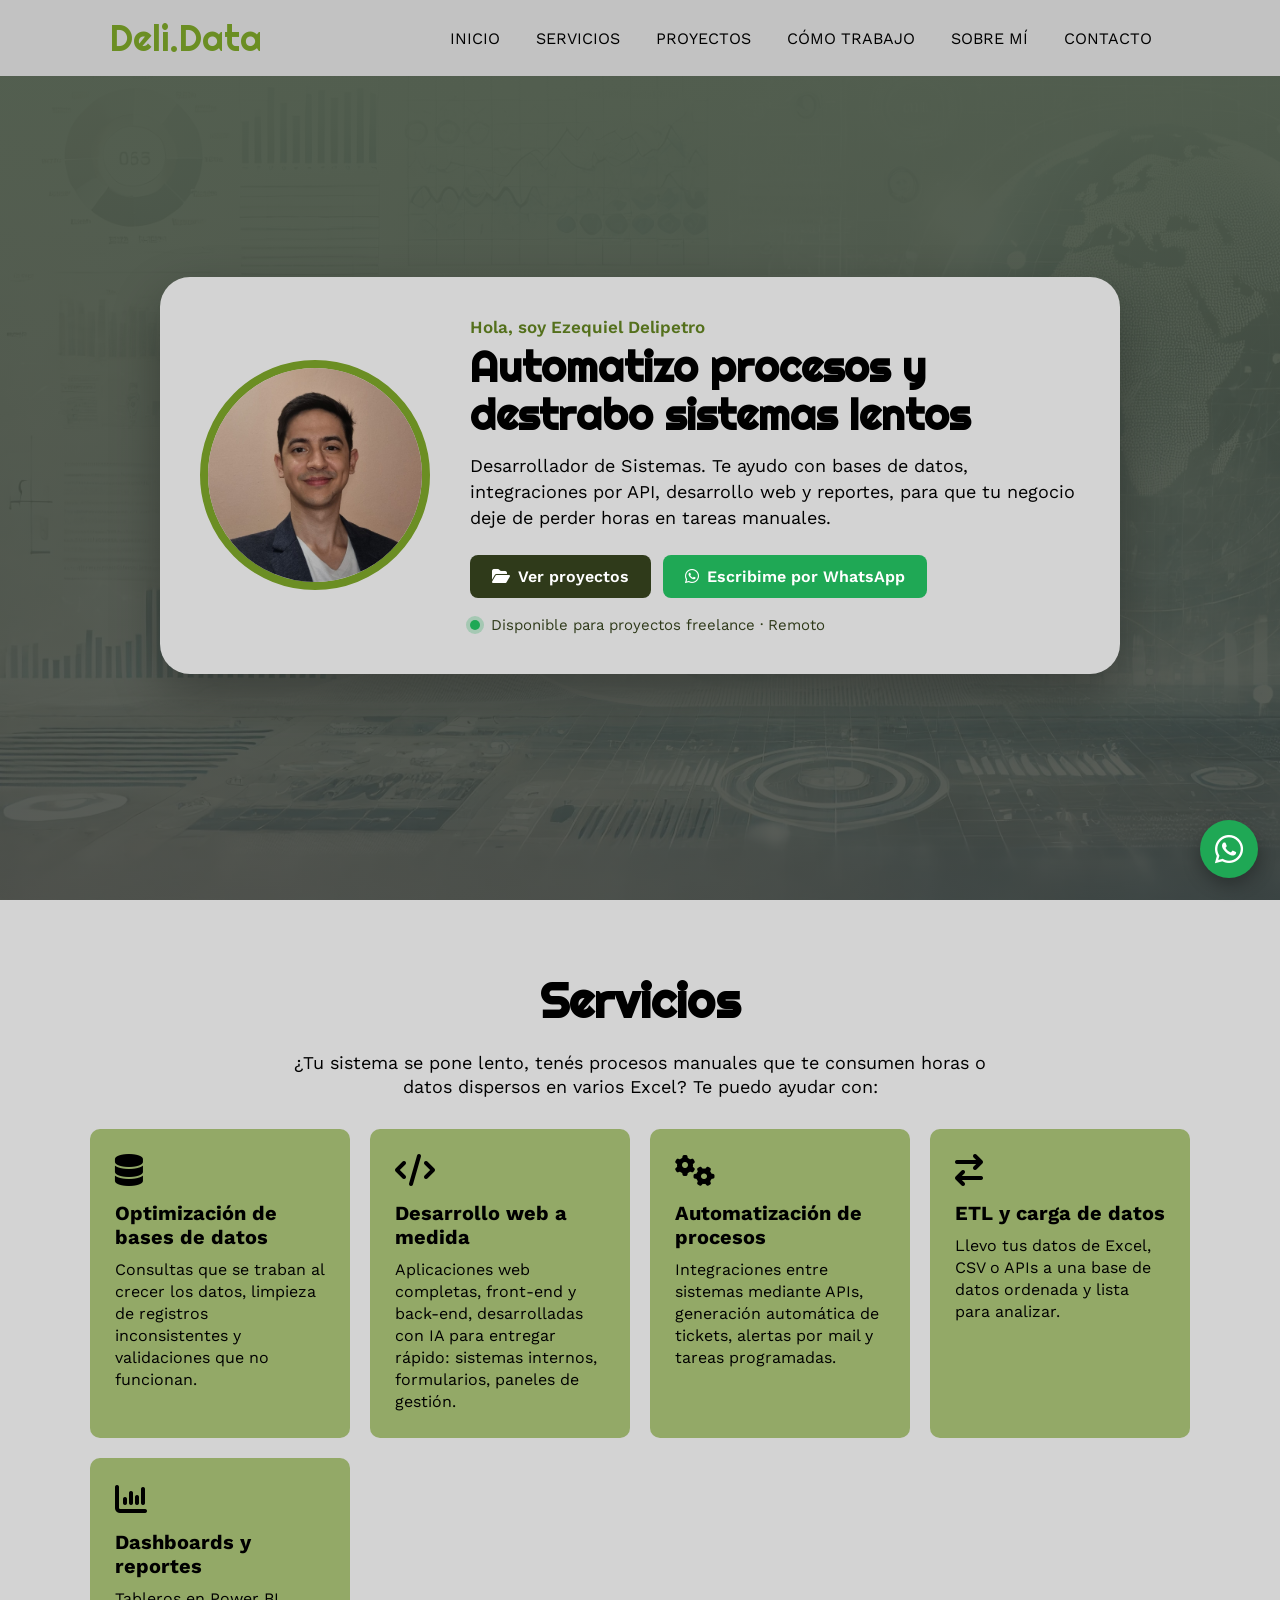
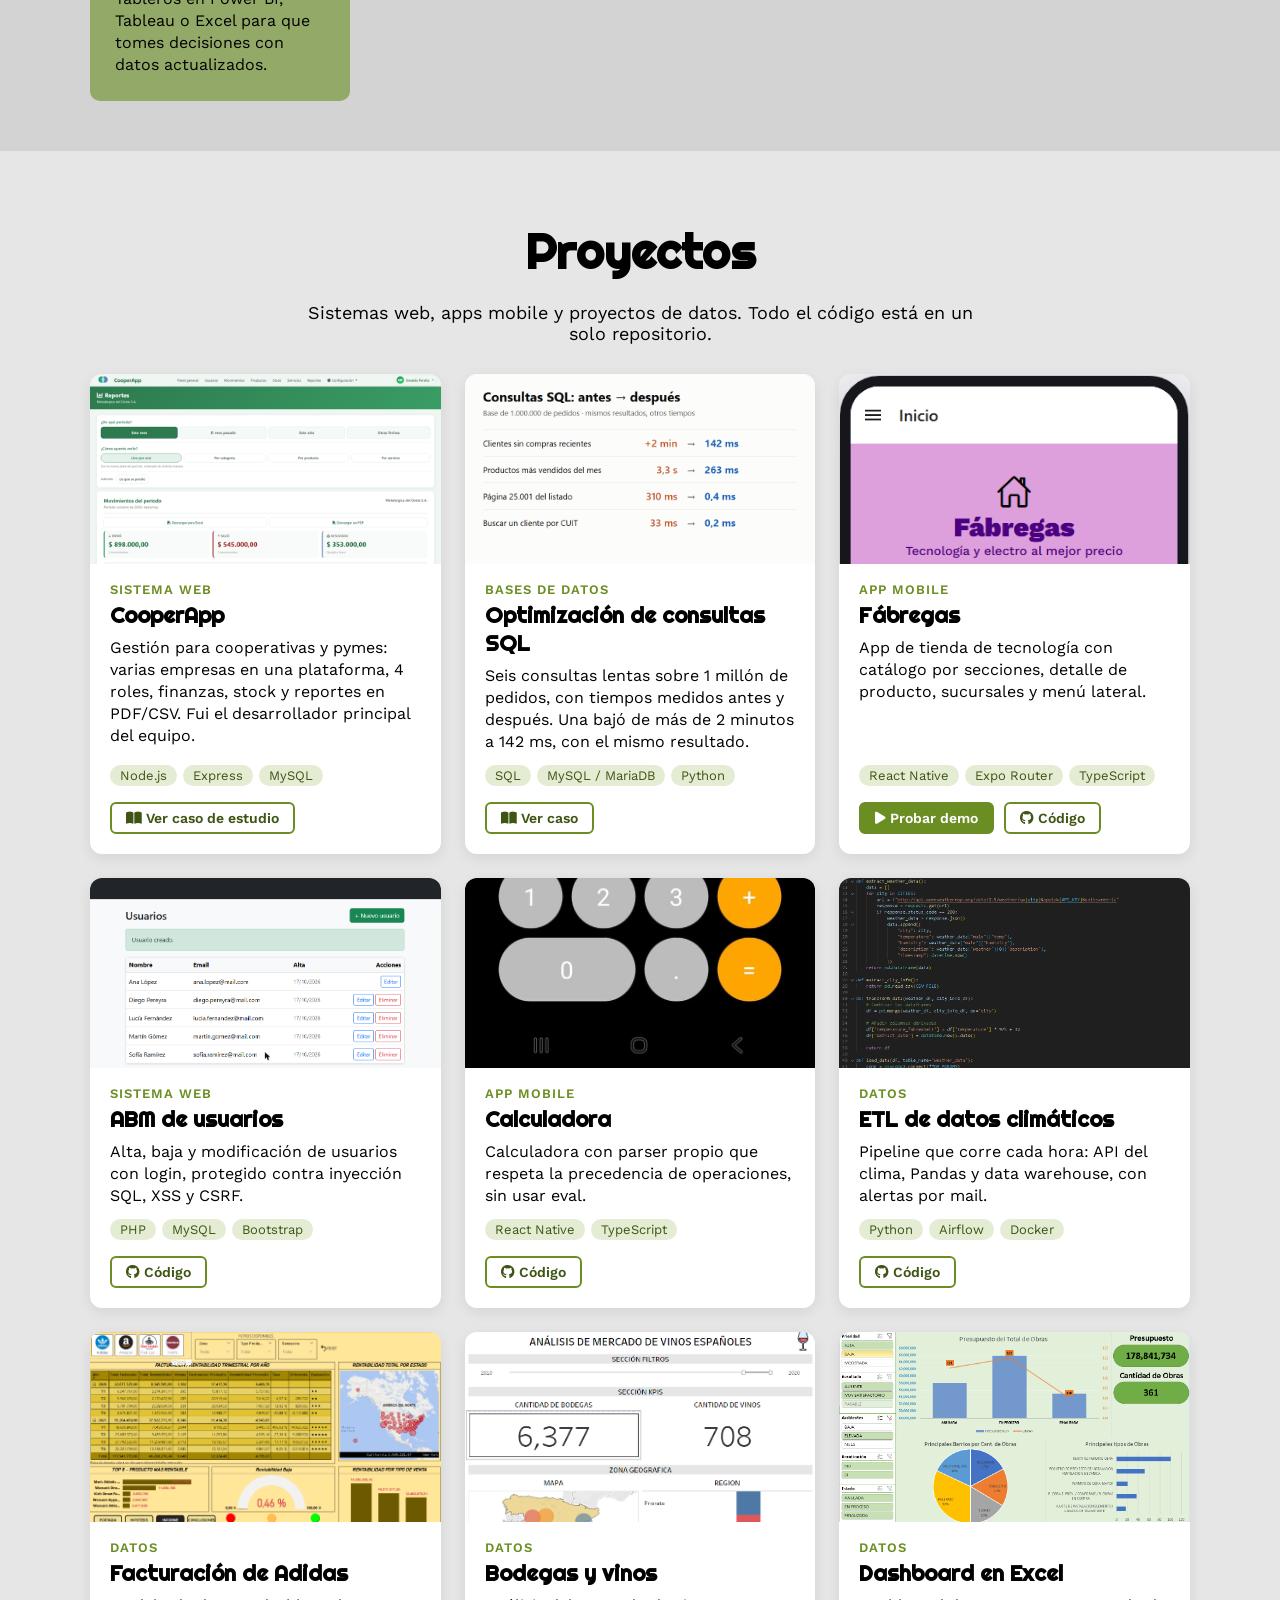
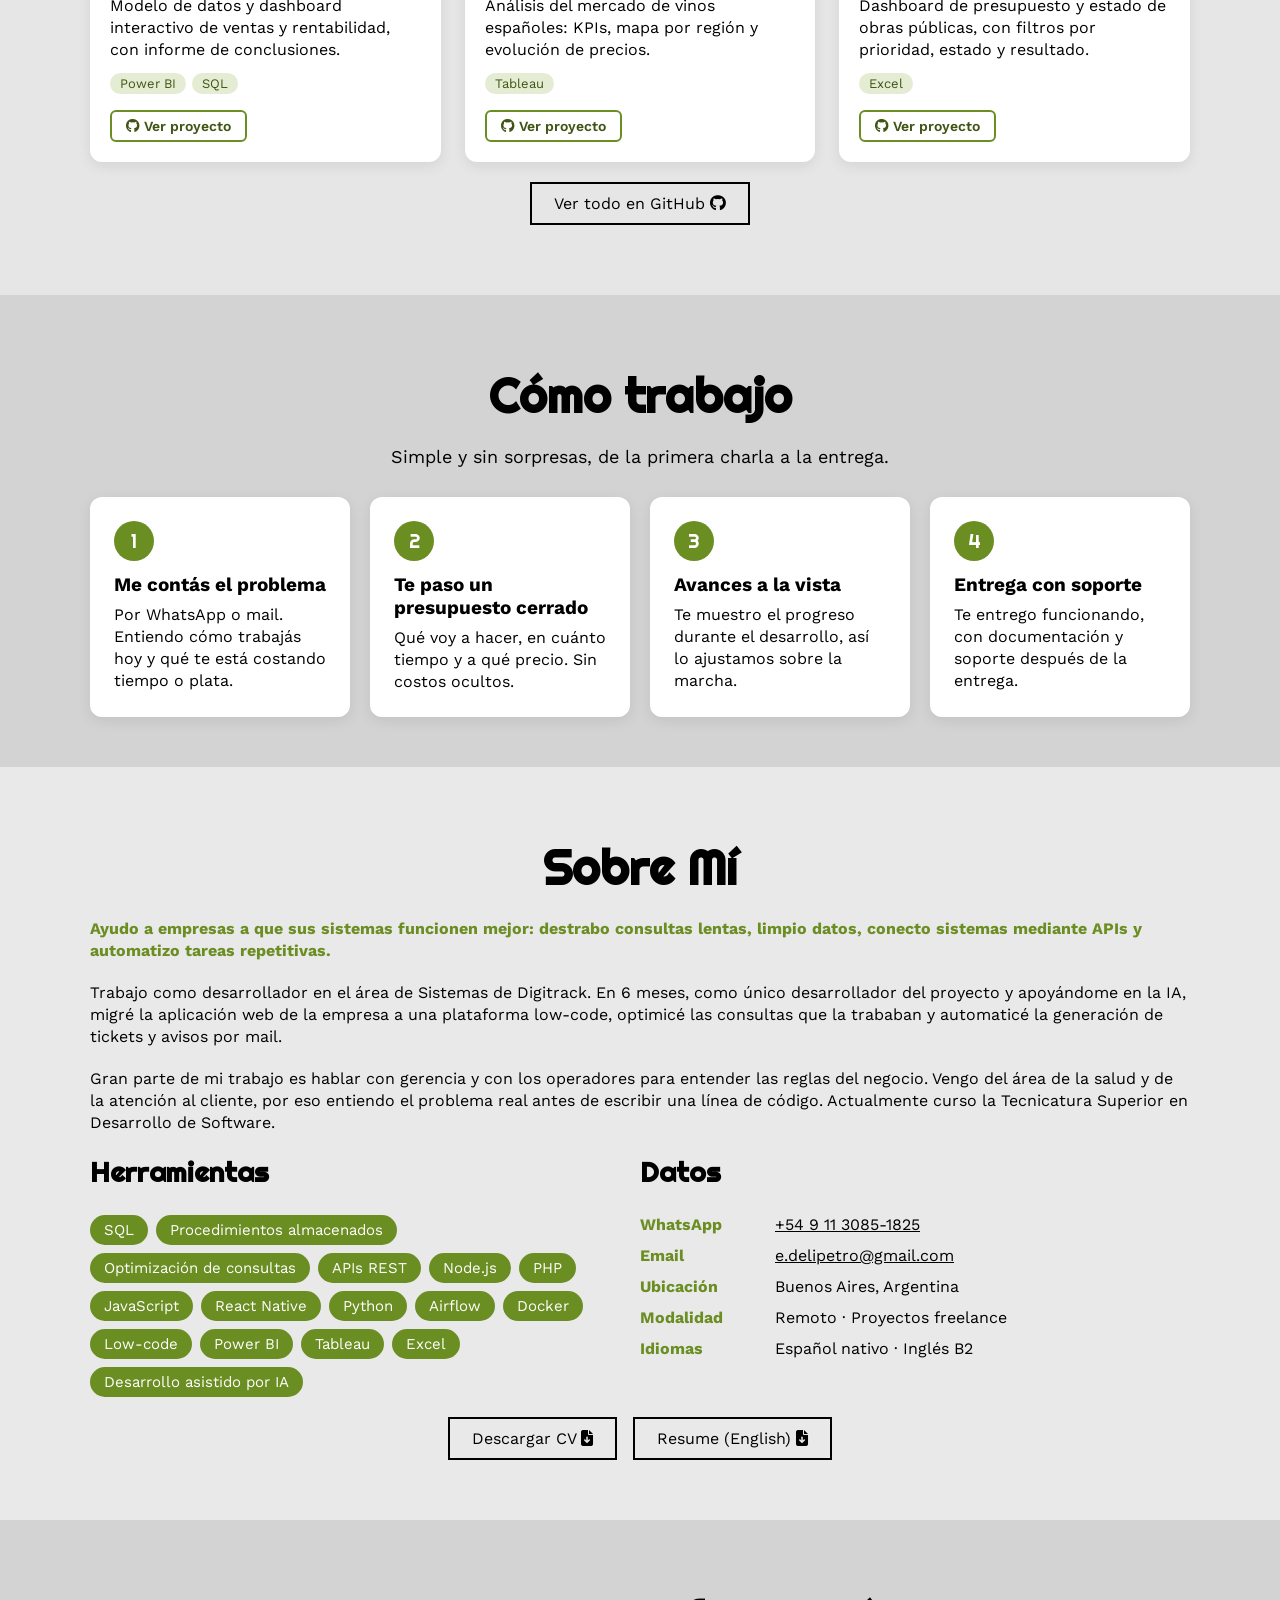
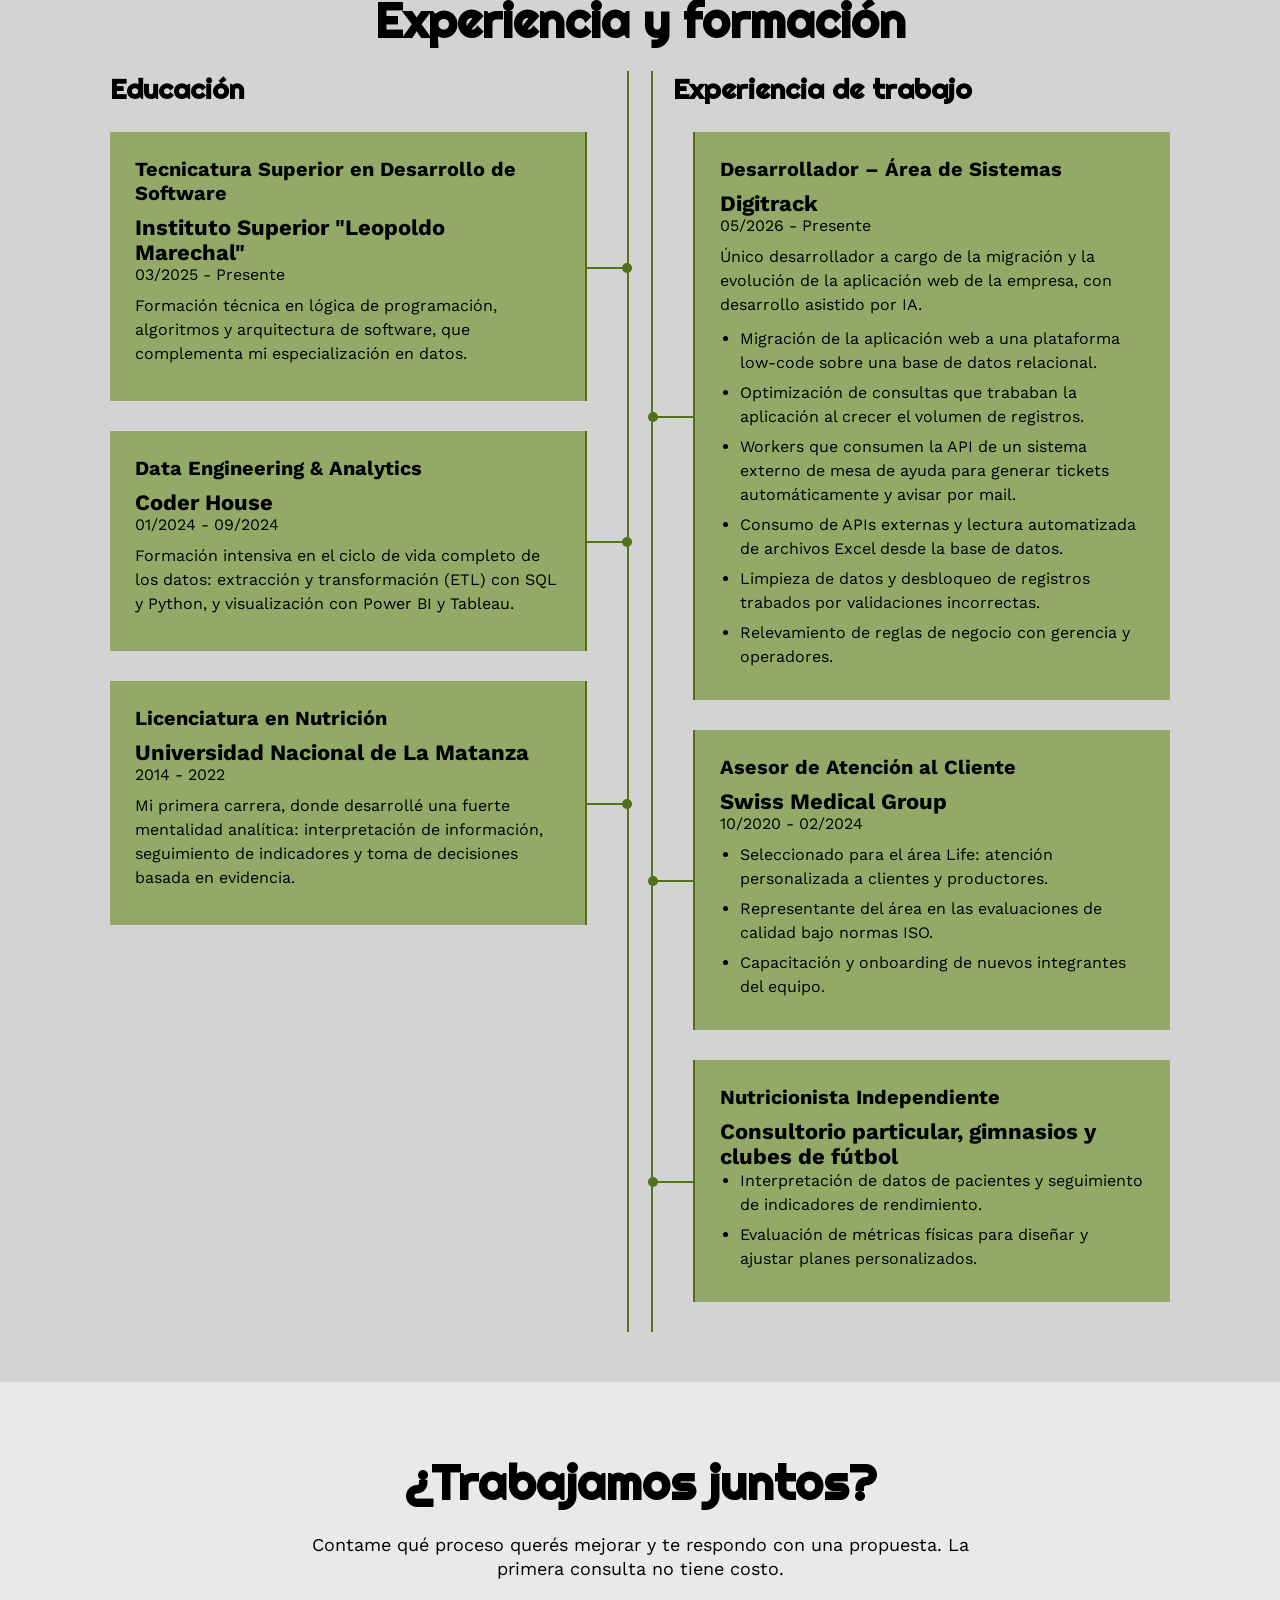
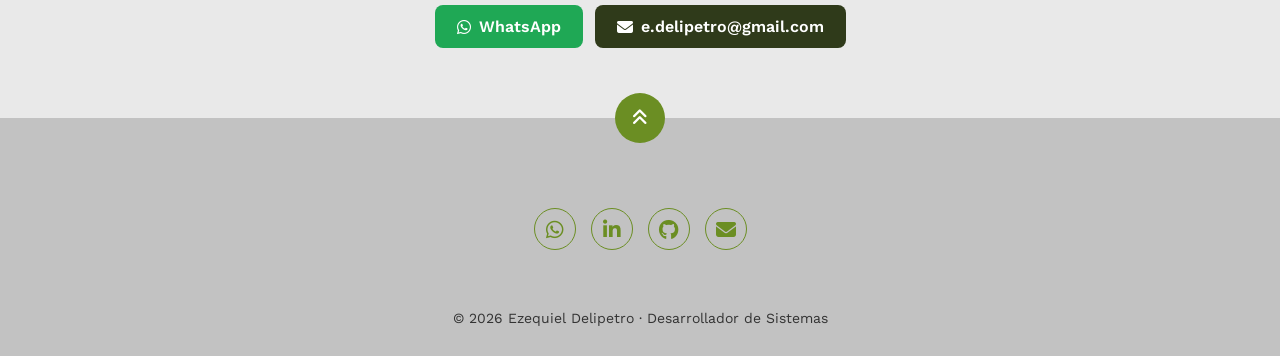
==== commit a4fc2a60: "Tarjeta del proyecto de optimización SQL Co-Authored-By: Claude Opus 5.5 <noreply@anthropic.com>" ====
--- a/index.html
+++ b/index.html
@@ -114,6 +114,16 @@
                     </div>
                 </article>
                 <article class="tarjeta-proyecto">
+                    <div class="imagen-proyecto"><img src="fotos/proyectos/optimizacion-sql.png" alt="Optimización de consultas SQL: tiempos antes y después" loading="lazy"></div>
+                    <div class="cuerpo-proyecto">
+                        <span class="categoria">Bases de datos</span>
+                        <h3>Optimización de consultas SQL</h3>
+                        <p>Seis consultas lentas sobre 1 millón de pedidos, con tiempos medidos antes y después. Una bajó de más de 2 minutos a 142 ms, con el mismo resultado.</p>
+                        <ul class="tecnologias"><li>SQL</li><li>MySQL / MariaDB</li><li>Python</li></ul>
+                        <div class="acciones"><a class="btn-proyecto" href="https://github.com/EzeDeli/portfolio/tree/main/datos/optimizacion-sql" target="_blank" rel="noopener"><i class="fa-solid fa-book-open"></i> Ver caso</a></div>
+                    </div>
+                </article>
+                <article class="tarjeta-proyecto">
                     <div class="imagen-proyecto"><img src="fotos/proyectos/fabregas.png" alt="Fábregas" loading="lazy"></div>
                     <div class="cuerpo-proyecto">
                         <span class="categoria">App mobile</span>
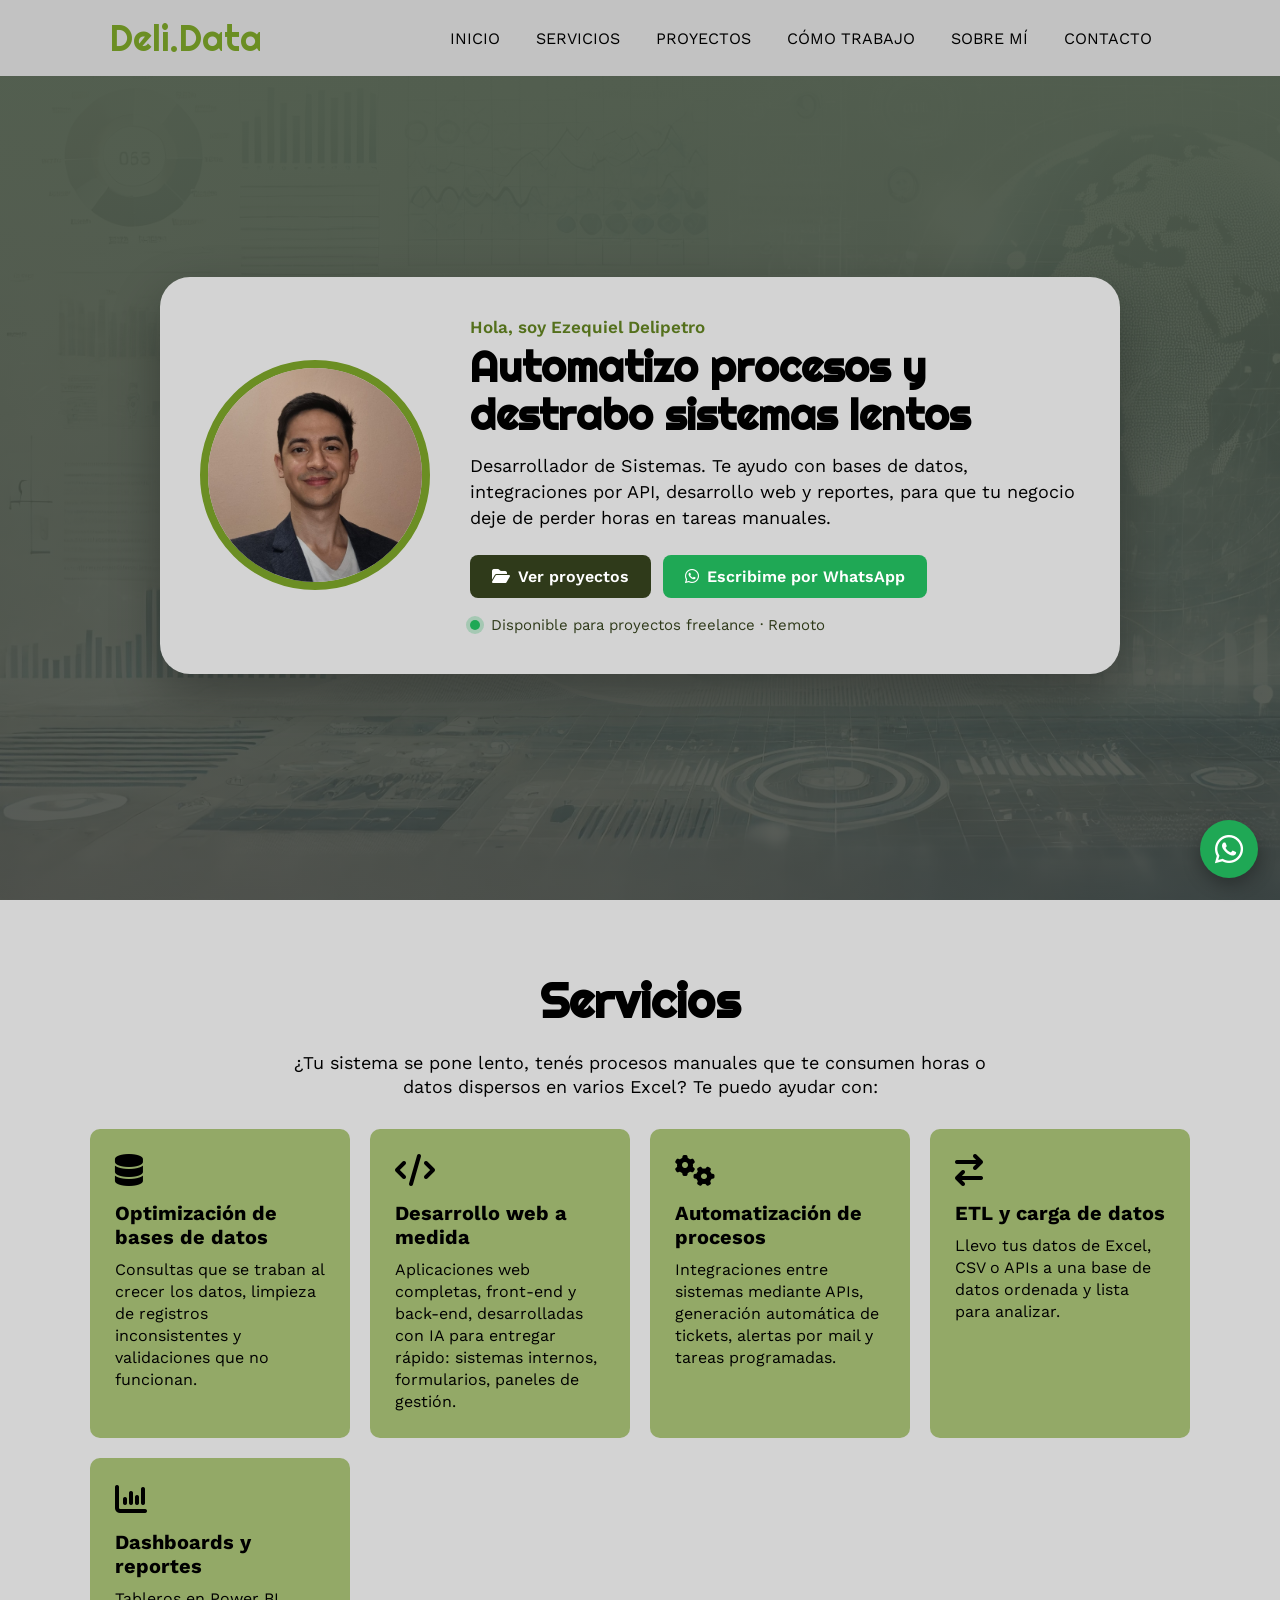
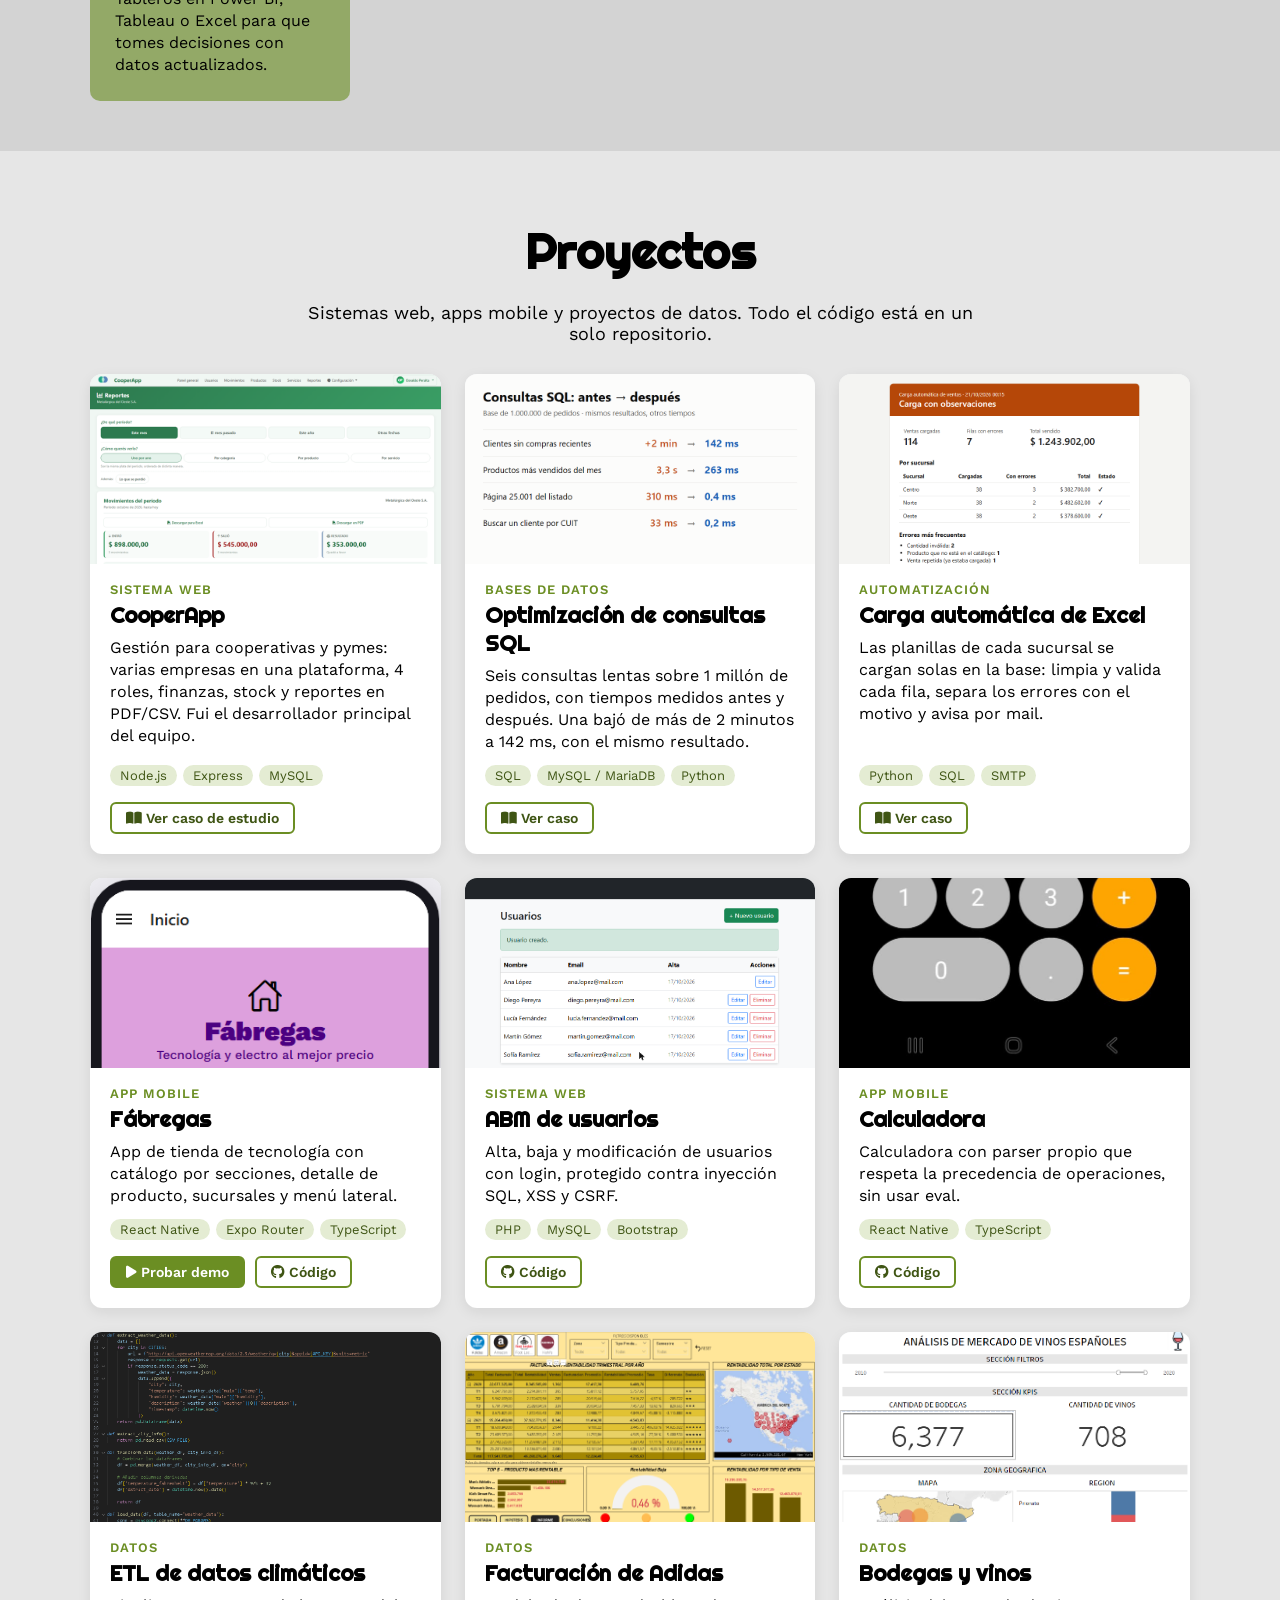
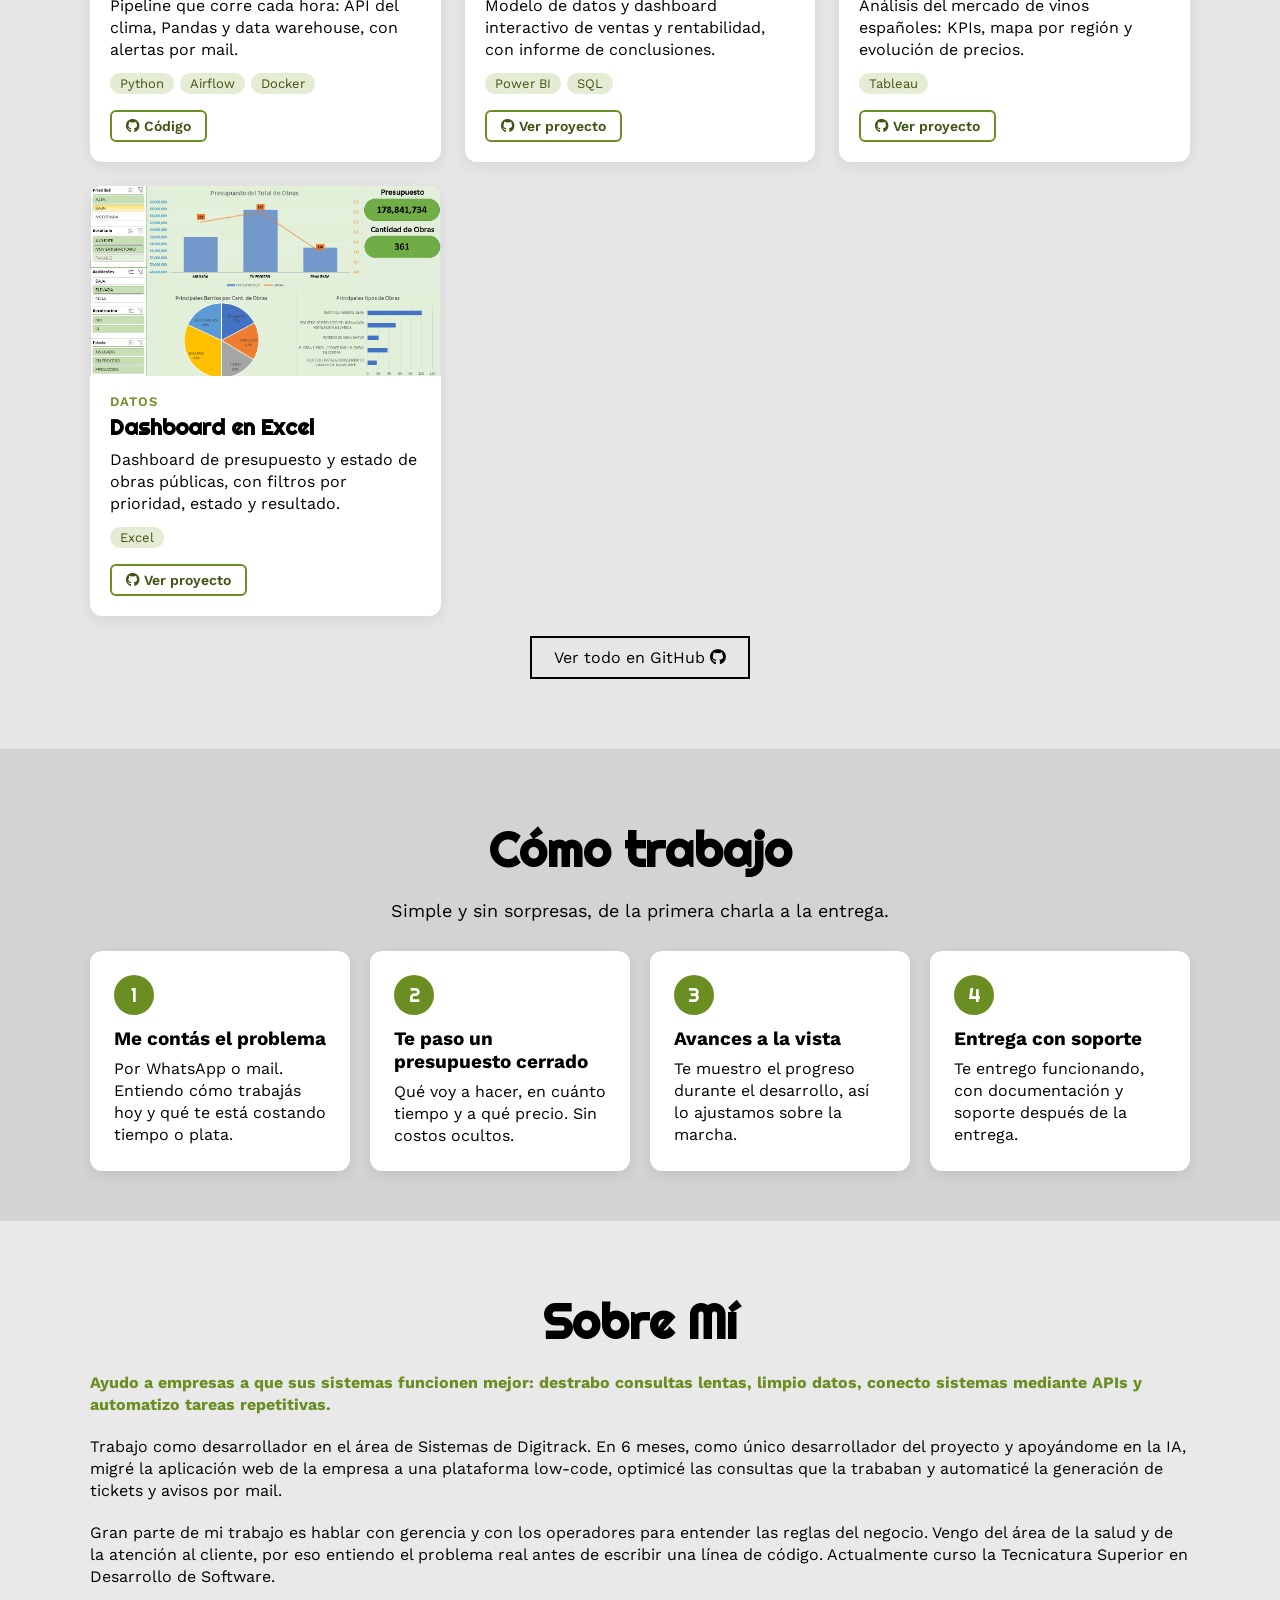
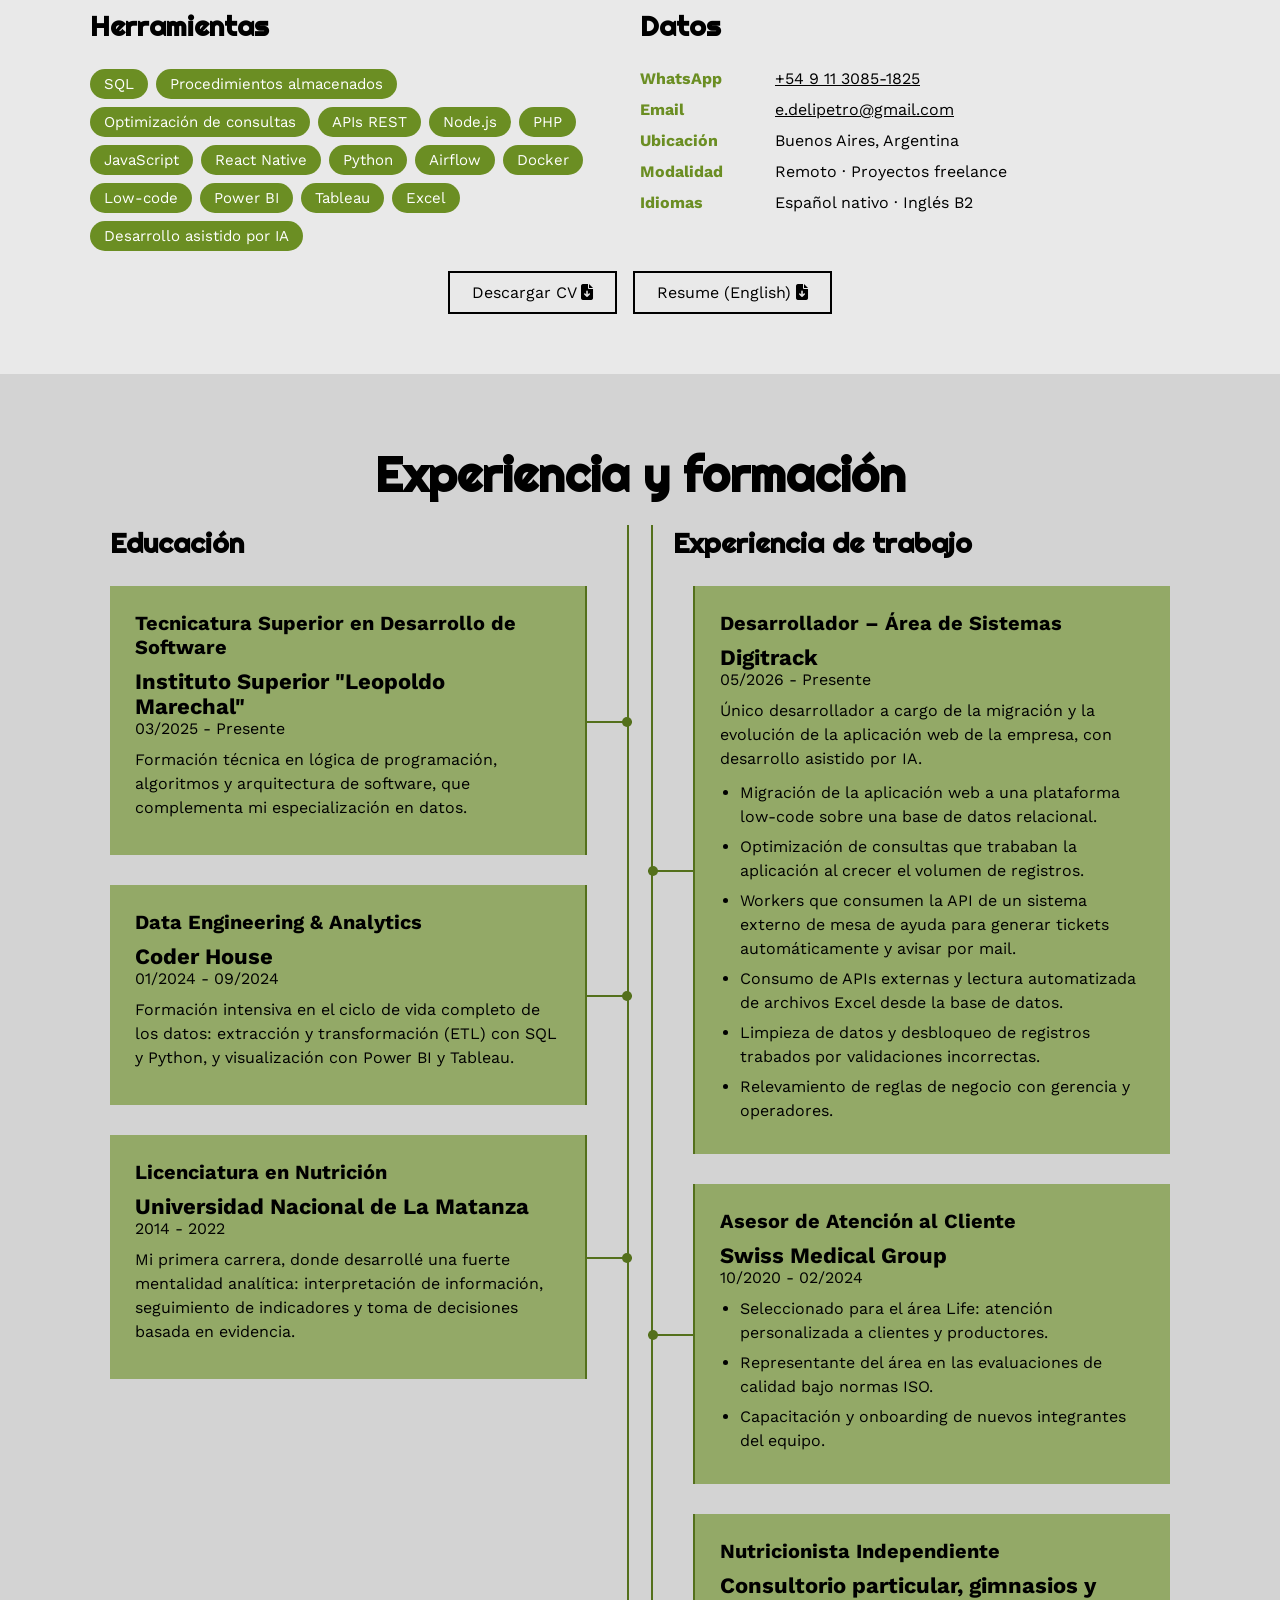
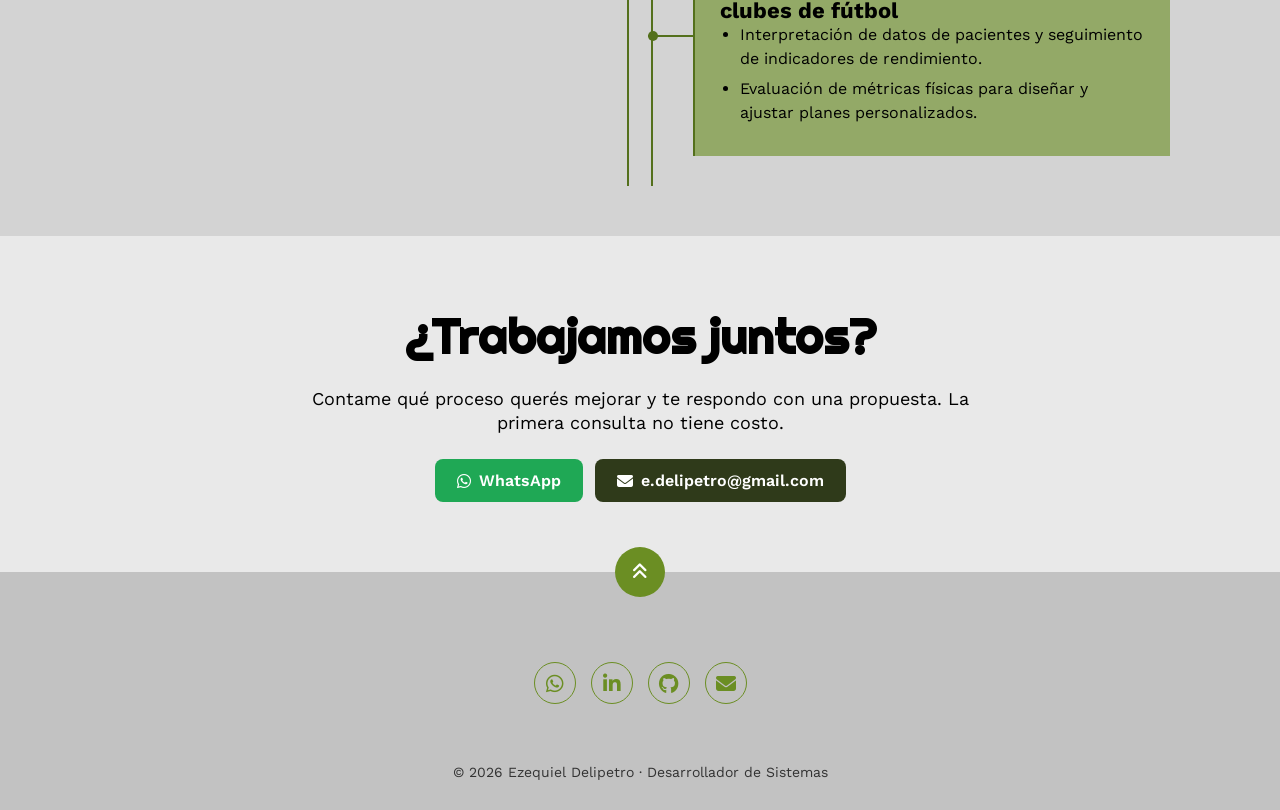
==== commit b1fa018b: "Tarjeta del proyecto de carga automática de Excel Co-Authored-By: Claude Opus 5.5 <noreply@anthropic" ====
--- a/index.html
+++ b/index.html
@@ -124,6 +124,16 @@
                     </div>
                 </article>
                 <article class="tarjeta-proyecto">
+                    <div class="imagen-proyecto"><img src="fotos/proyectos/carga-excel.png" alt="Mail con el resumen de la carga automática" loading="lazy"></div>
+                    <div class="cuerpo-proyecto">
+                        <span class="categoria">Automatización</span>
+                        <h3>Carga automática de Excel</h3>
+                        <p>Las planillas de cada sucursal se cargan solas en la base: limpia y valida cada fila, separa los errores con el motivo y avisa por mail.</p>
+                        <ul class="tecnologias"><li>Python</li><li>SQL</li><li>SMTP</li></ul>
+                        <div class="acciones"><a class="btn-proyecto" href="https://github.com/EzeDeli/portfolio/tree/main/automatizacion/carga-excel" target="_blank" rel="noopener"><i class="fa-solid fa-book-open"></i> Ver caso</a></div>
+                    </div>
+                </article>
+                <article class="tarjeta-proyecto">
                     <div class="imagen-proyecto"><img src="fotos/proyectos/fabregas.png" alt="Fábregas" loading="lazy"></div>
                     <div class="cuerpo-proyecto">
                         <span class="categoria">App mobile</span>
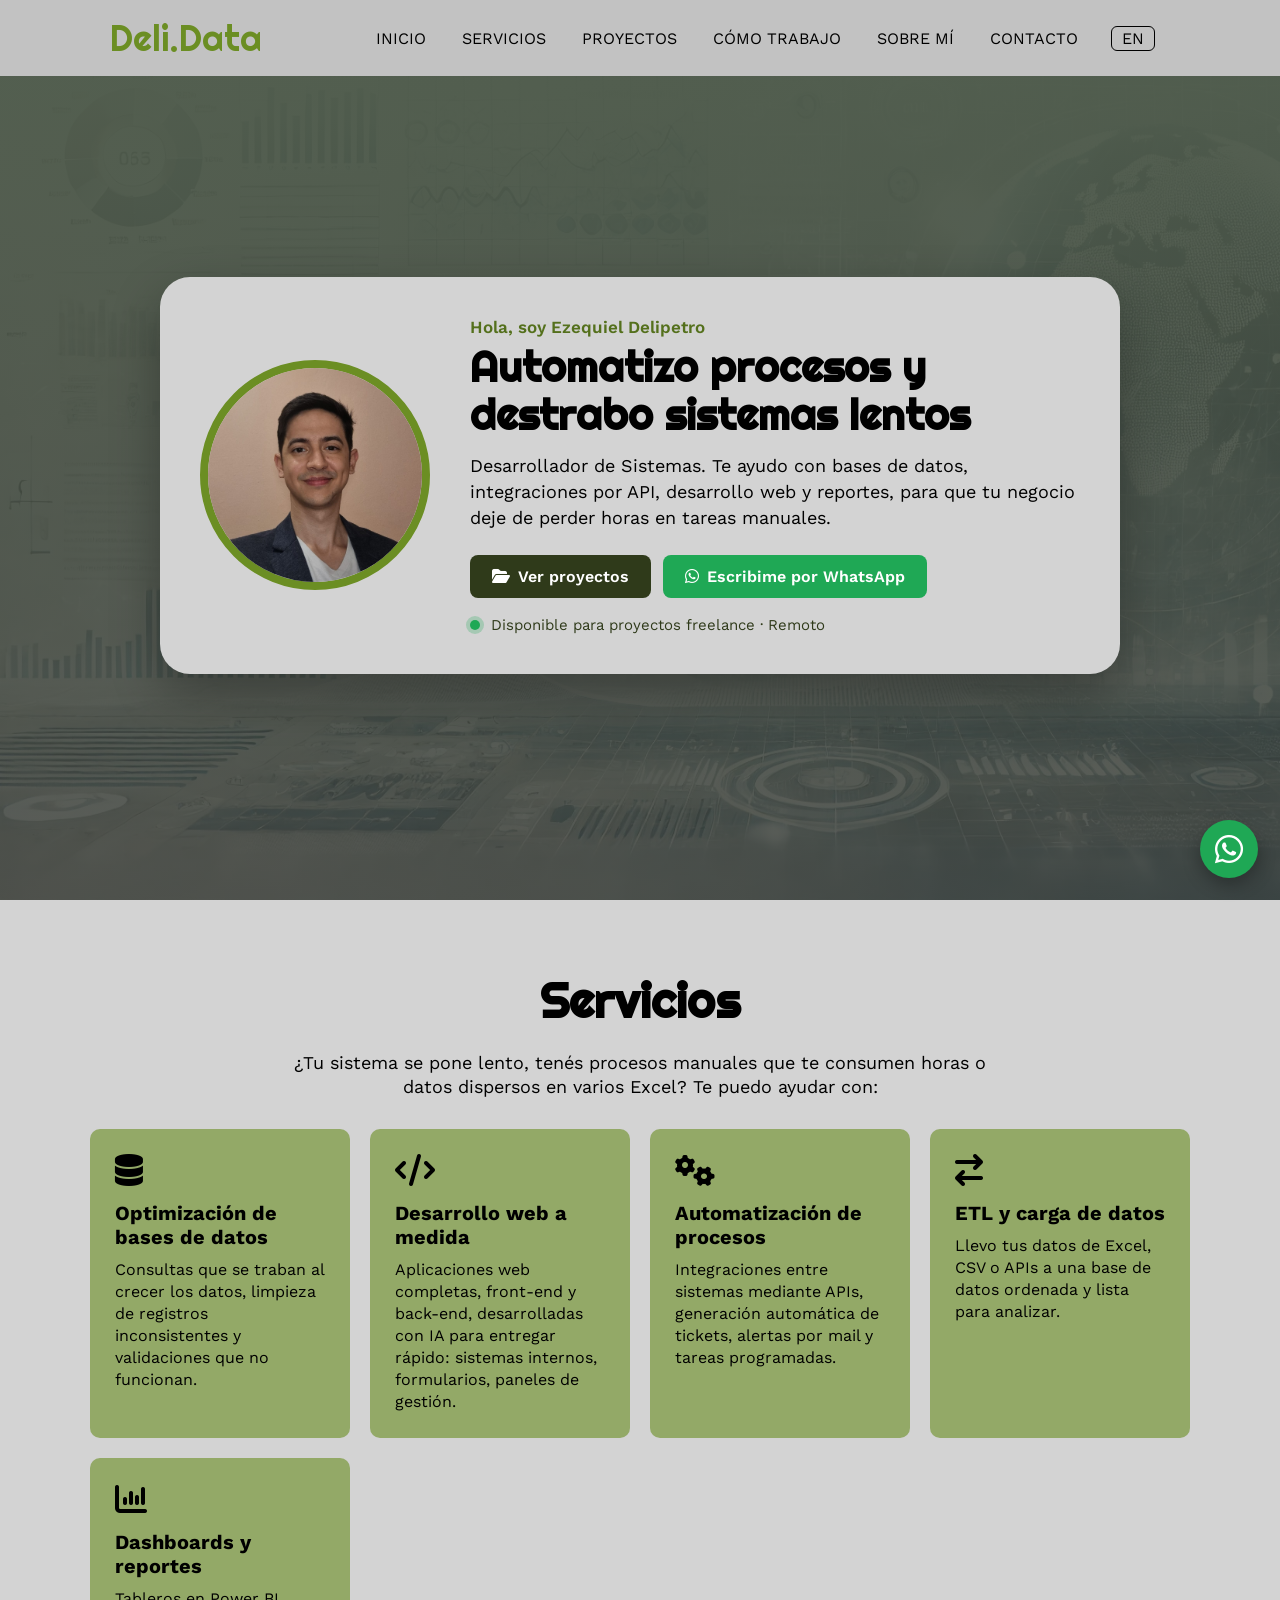
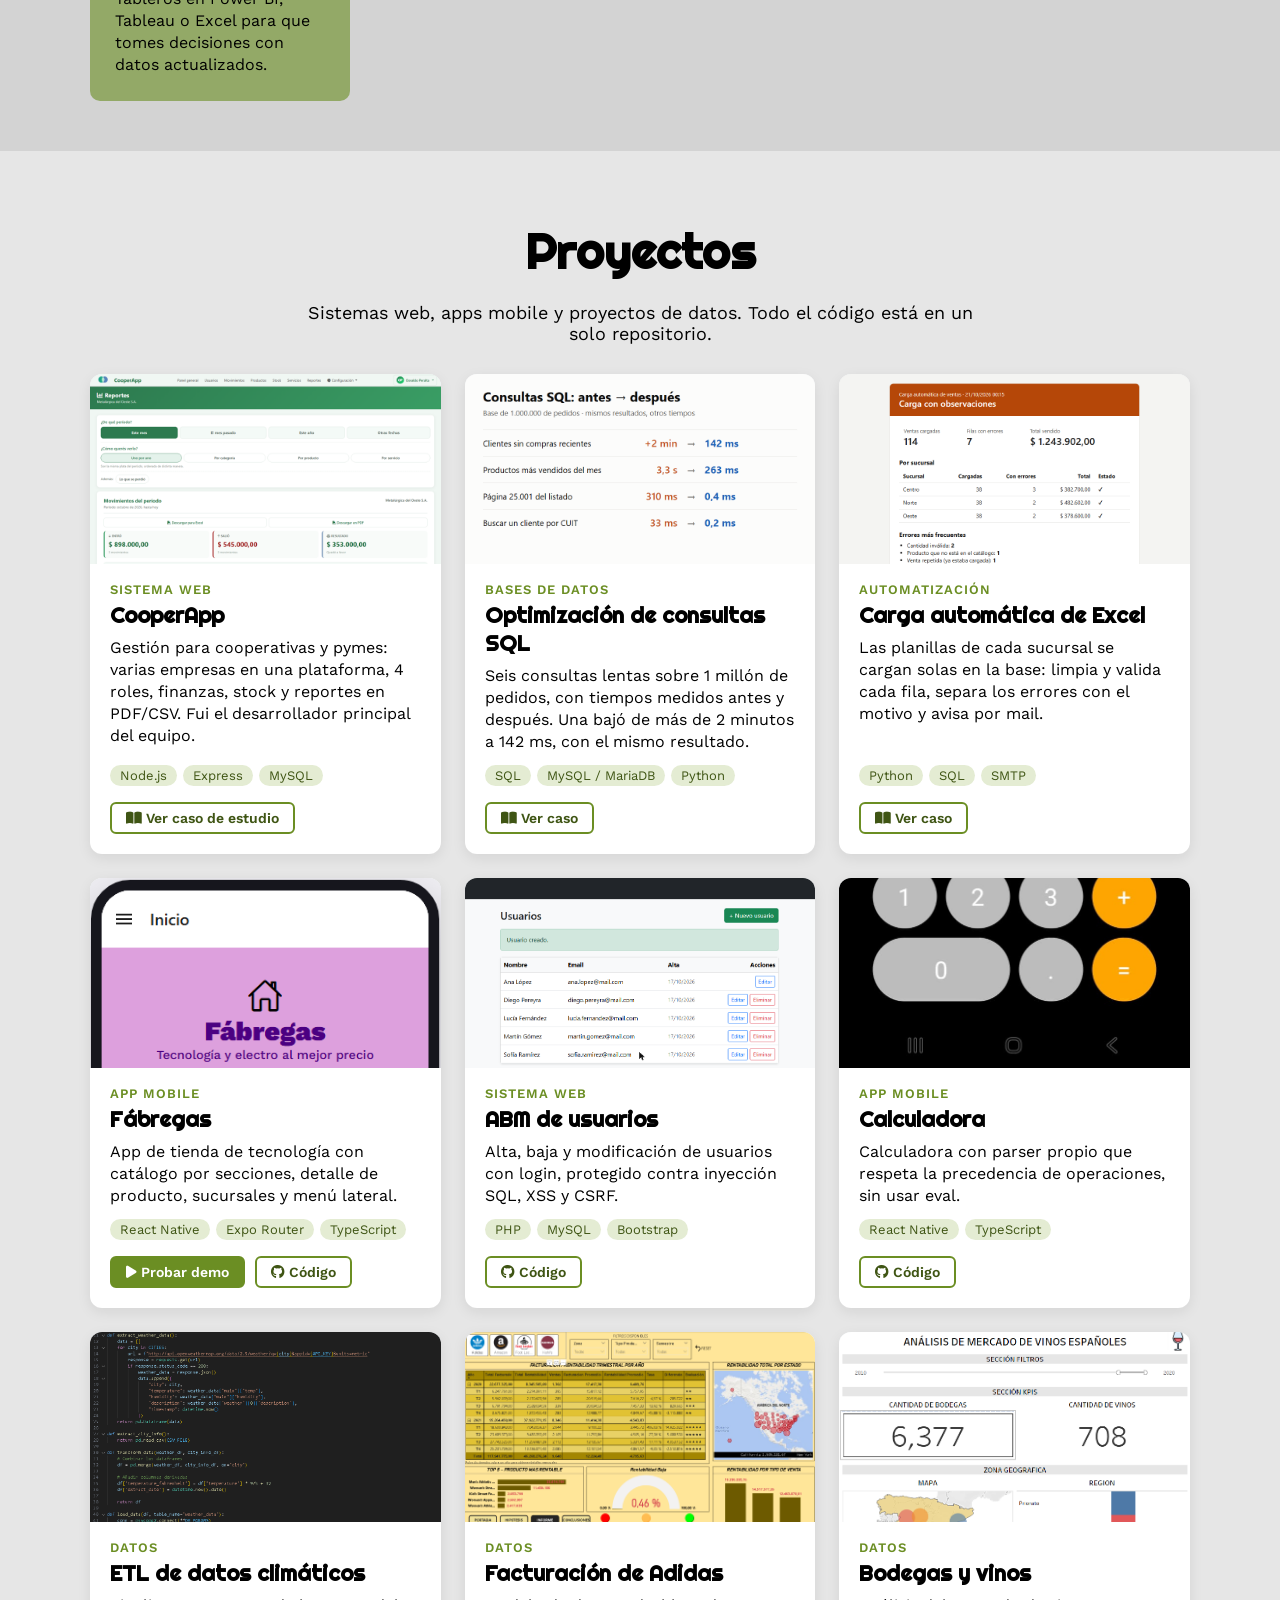
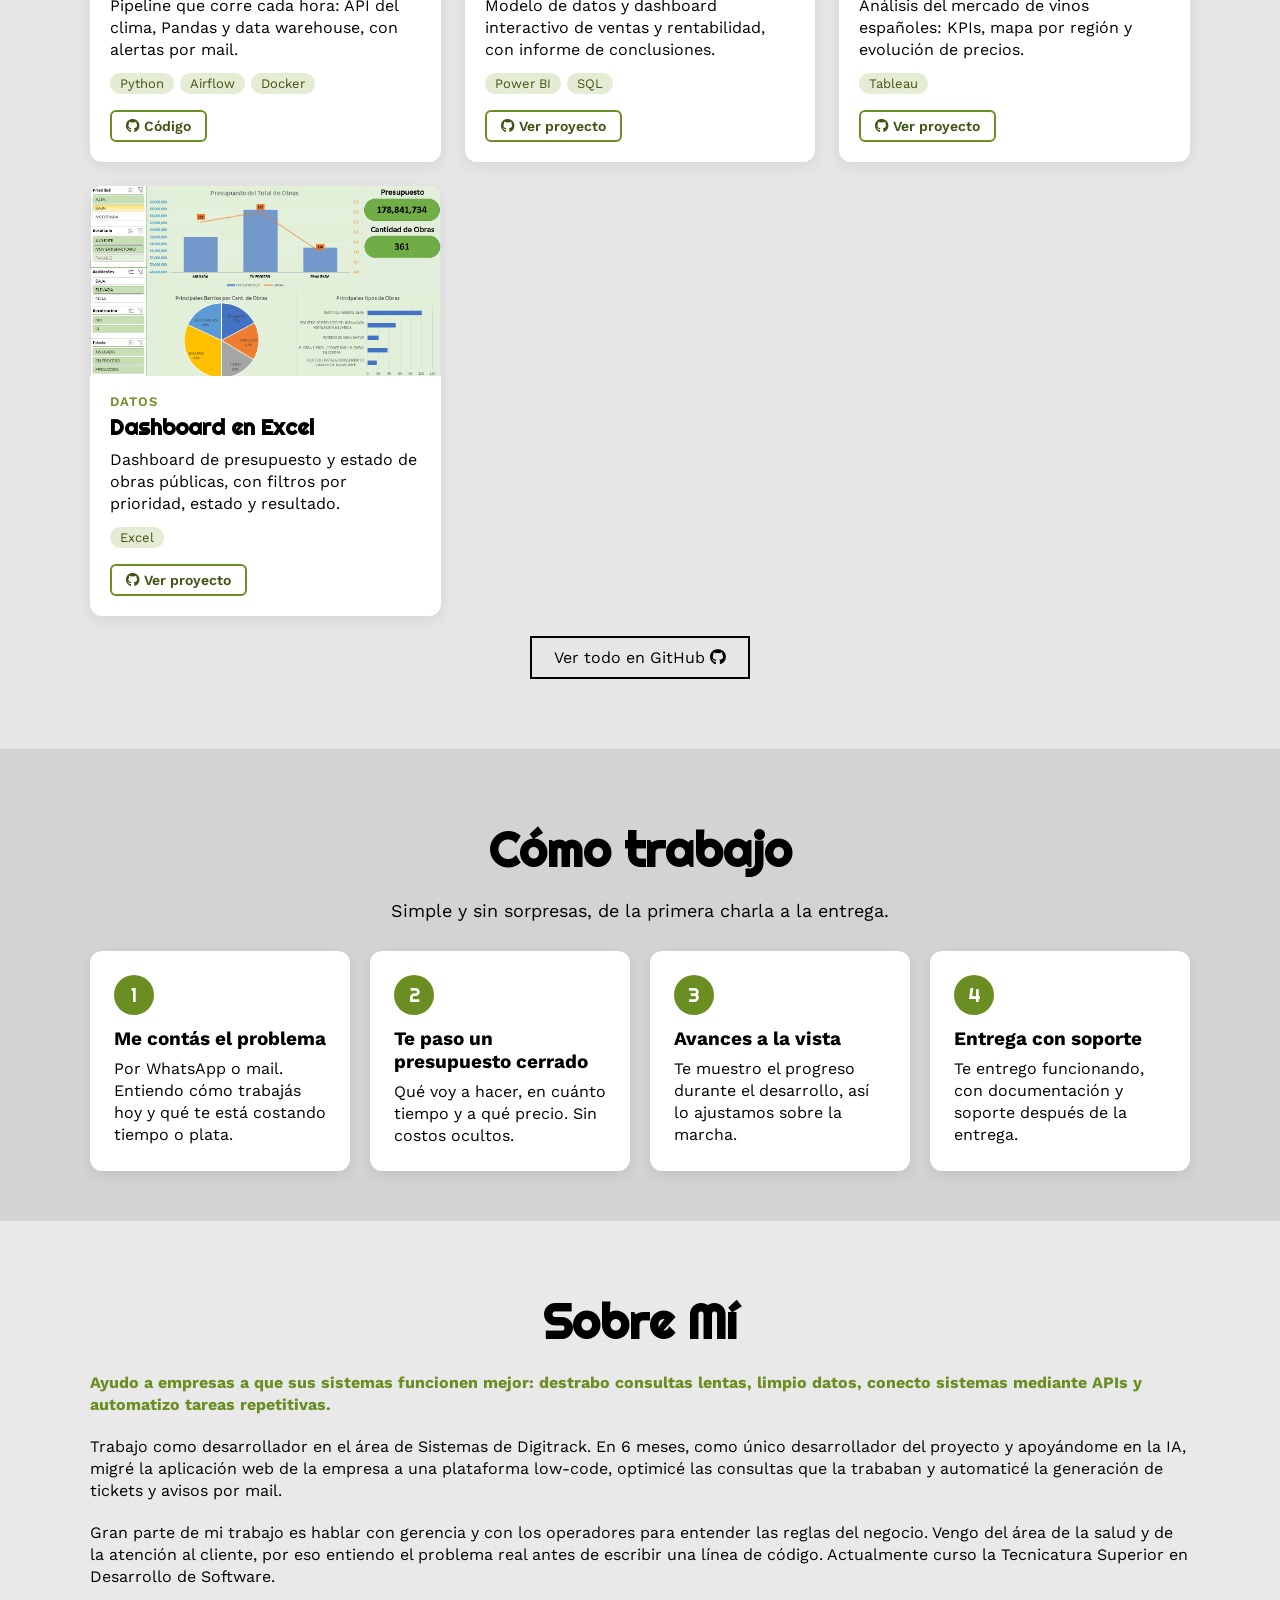
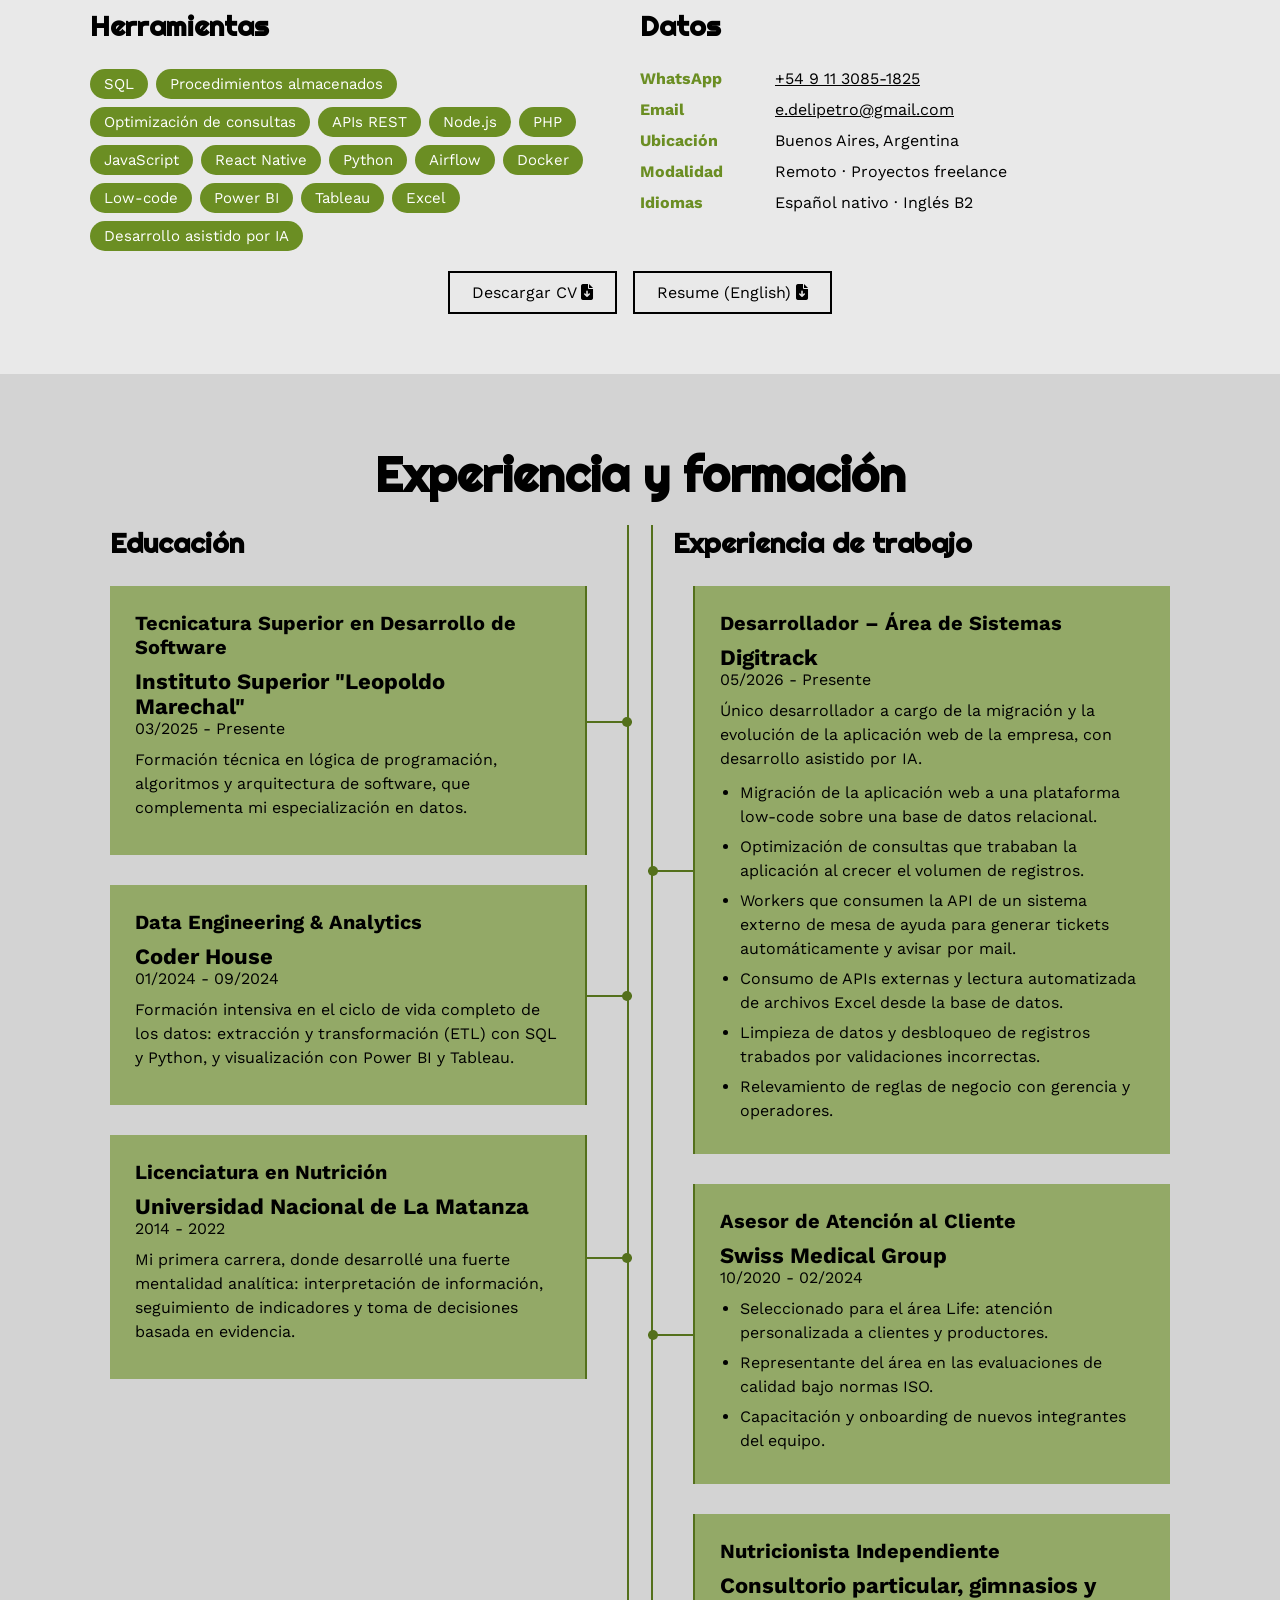
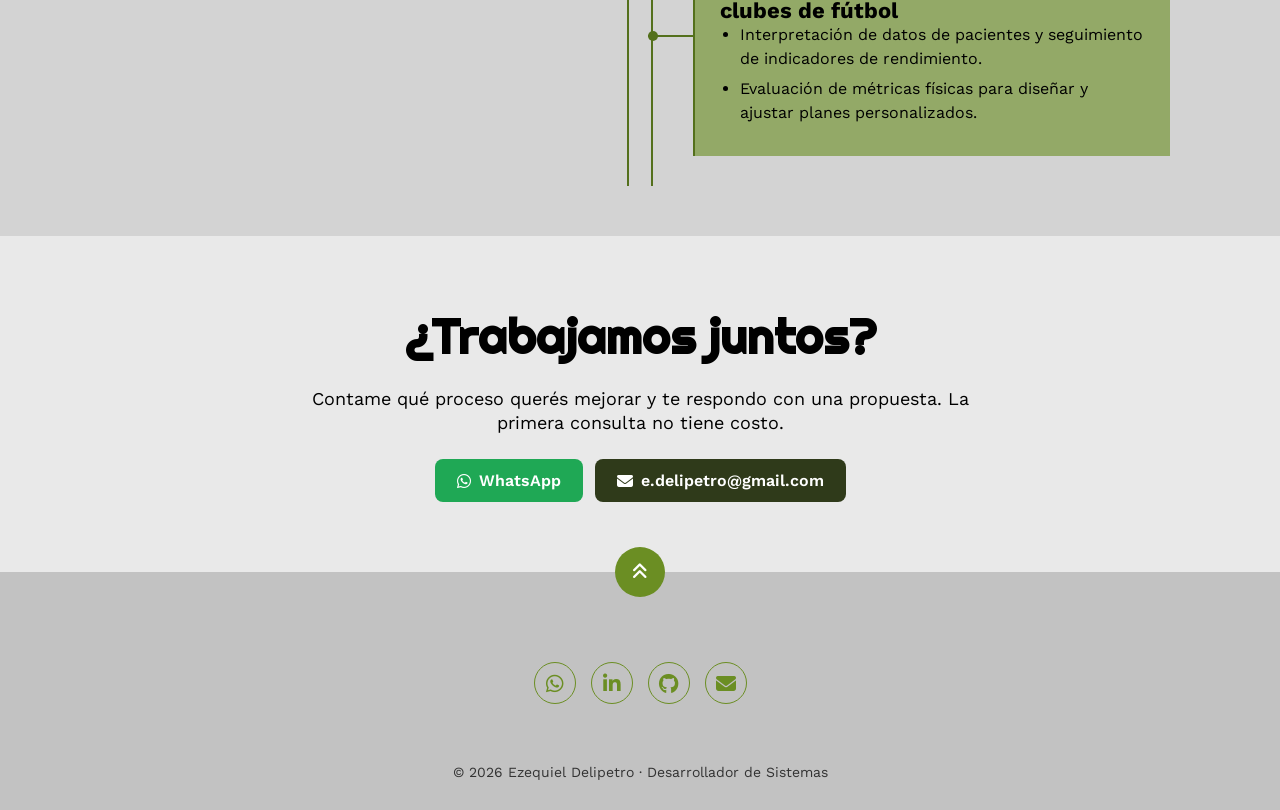
==== commit ef4a200b: "Versión en inglés de la web con selector ES/EN Co-Authored-By: Claude Opus 5.5 <noreply@anthropic.co" ====
--- a/index.html
+++ b/index.html
@@ -16,6 +16,8 @@
     <meta property="og:image:height" content="630">
     <meta property="og:locale" content="es_AR">
     <meta name="twitter:card" content="summary_large_image">
+    <link rel="alternate" hreflang="es" href="https://ezedeli.github.io/Proyectos/">
+    <link rel="alternate" hreflang="en" href="https://ezedeli.github.io/Proyectos/en.html">
     <link rel="icon" href="fotos/Perfil.jpg">
     <link rel="stylesheet" href="https://cdnjs.cloudflare.com/ajax/libs/font-awesome/6.1.2/css/all.min.css" integrity="sha512-1sCRPdkRXhBV2PBLUdRb4tMg1w2YPf37qatUFeS7zlBy7jJI8Lf4VHwWfZZfpXtYSLy85pkm9GaYVYMfw5BC1A==" crossorigin="anonymous" referrerpolicy="no-referrer" />
     <link rel="stylesheet" href="estilo.css">
@@ -35,6 +37,7 @@
                     <li><a href="#como-trabajo" onclick="seleccionar()">CÓMO TRABAJO</a></li>
                     <li><a href="#sobremi" onclick="seleccionar()">SOBRE MÍ</a></li>
                     <li><a href="#contacto" onclick="seleccionar()">CONTACTO</a></li>
+                    <li><a href="en.html" class="idioma" lang="en" title="View in English">EN</a></li>
                 </ul>
             </nav>
             <div class="nav-responsive" onclick="mostrarOcultarMenu()">
--- a/estilo.css
+++ b/estilo.css
@@ -926,3 +926,10 @@
 .botones-cv a{
     text-decoration: none;
 }
+
+/* Selector de idioma ES / EN */
+.contenedor-header header nav ul li a.idioma{
+    border: 1px solid currentColor;
+    border-radius: 6px;
+    padding: 2px 10px;
+}
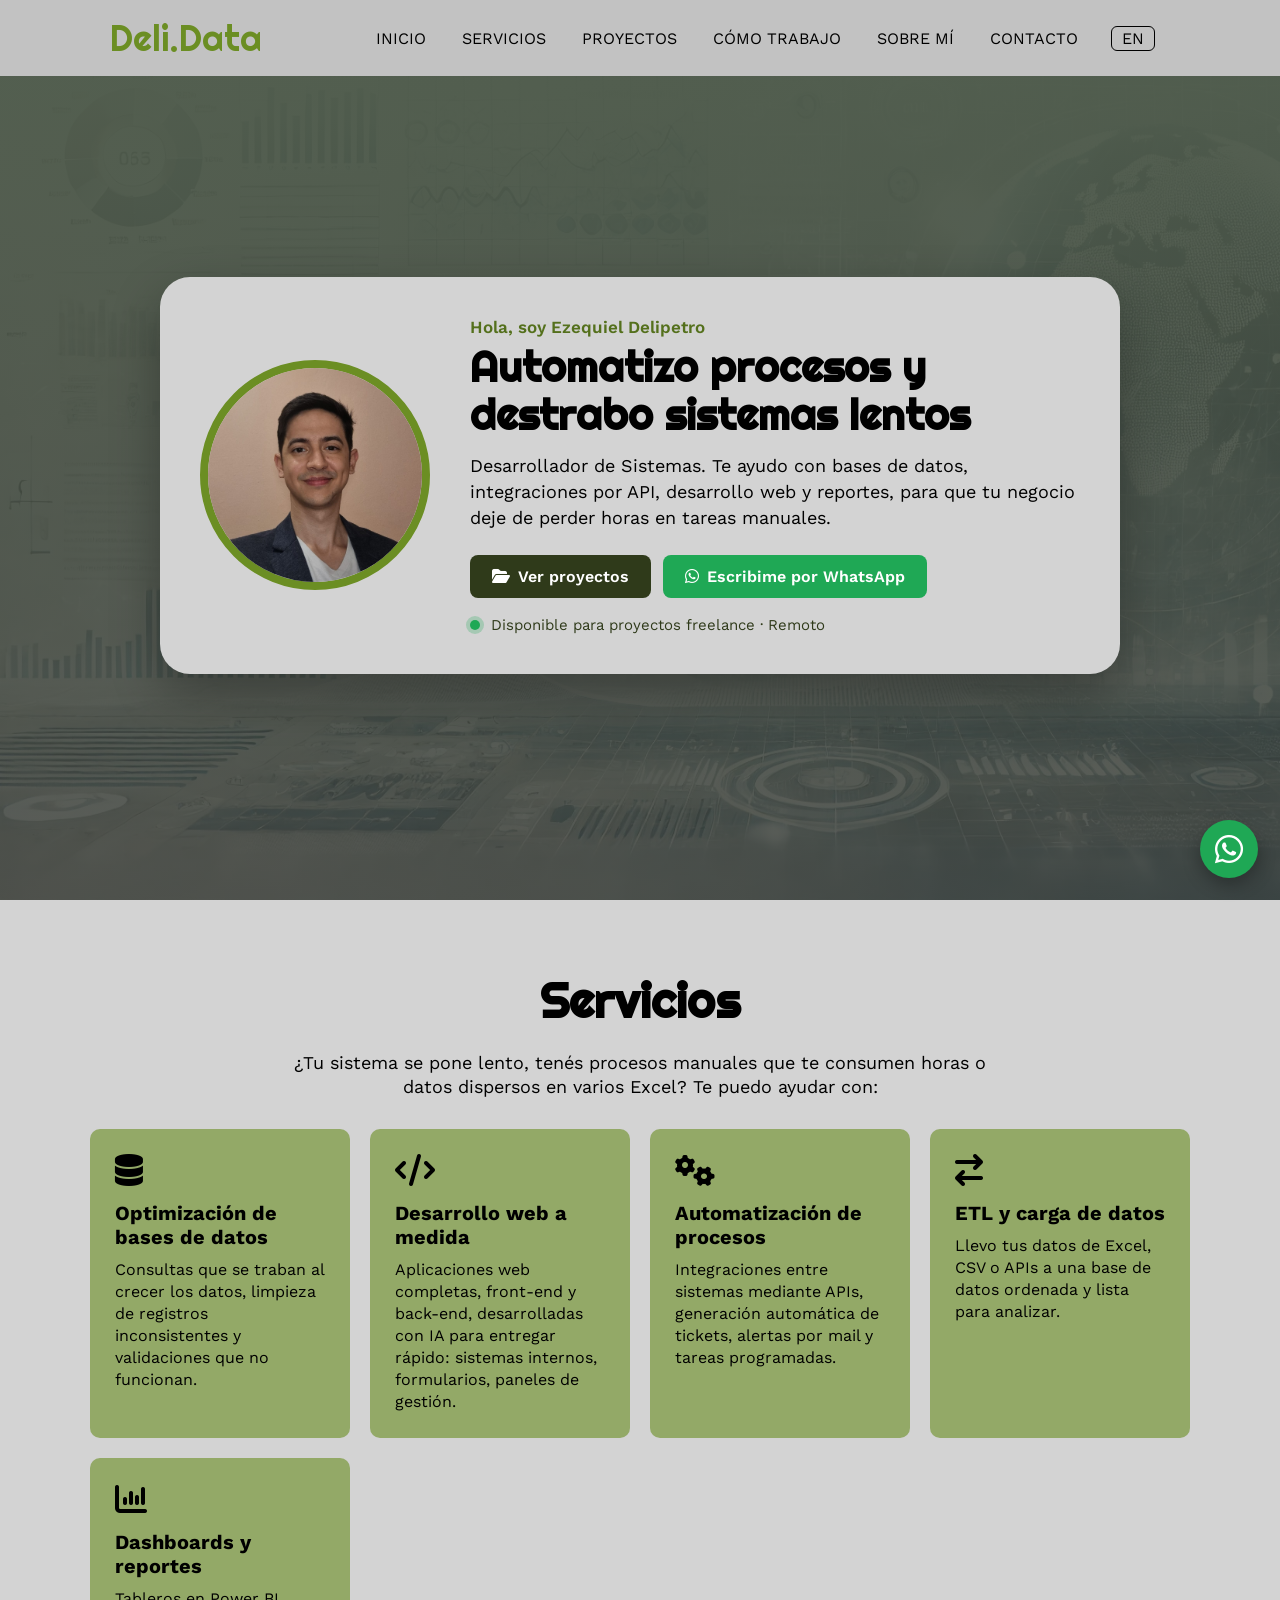
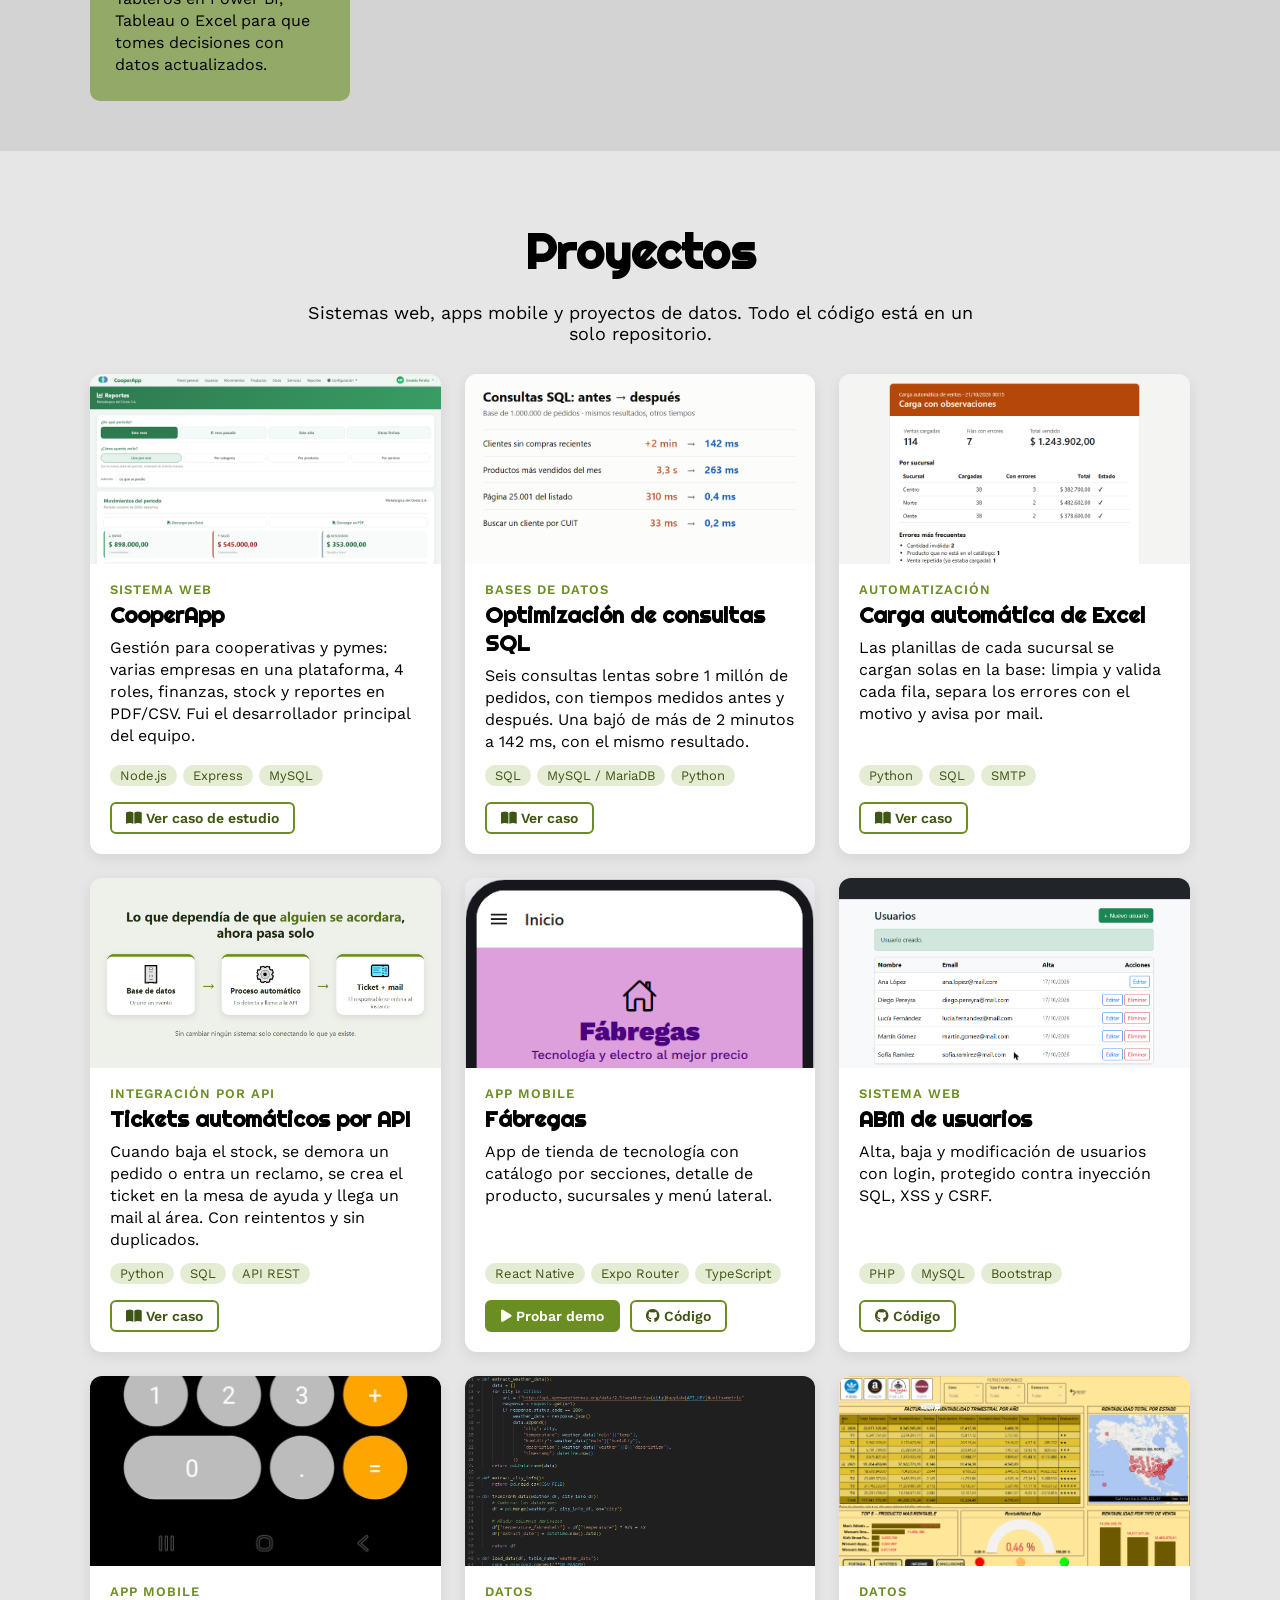
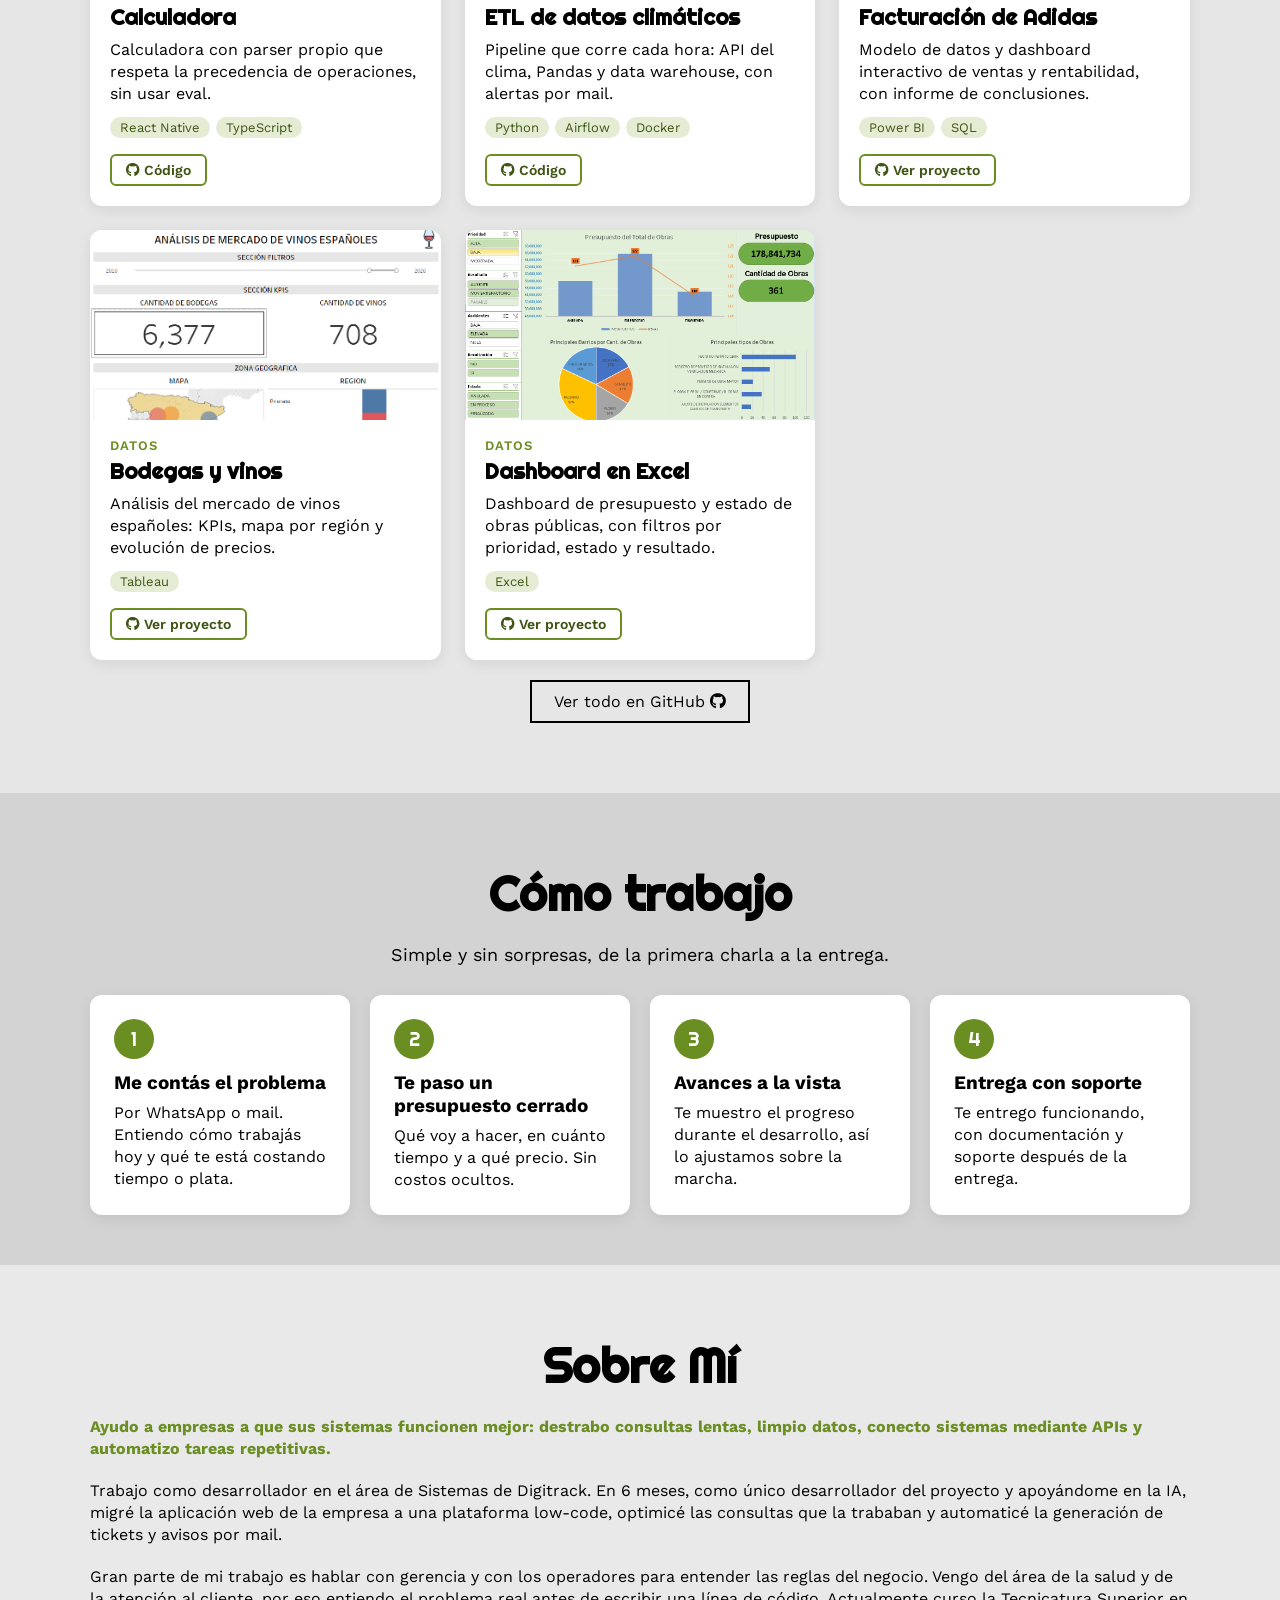
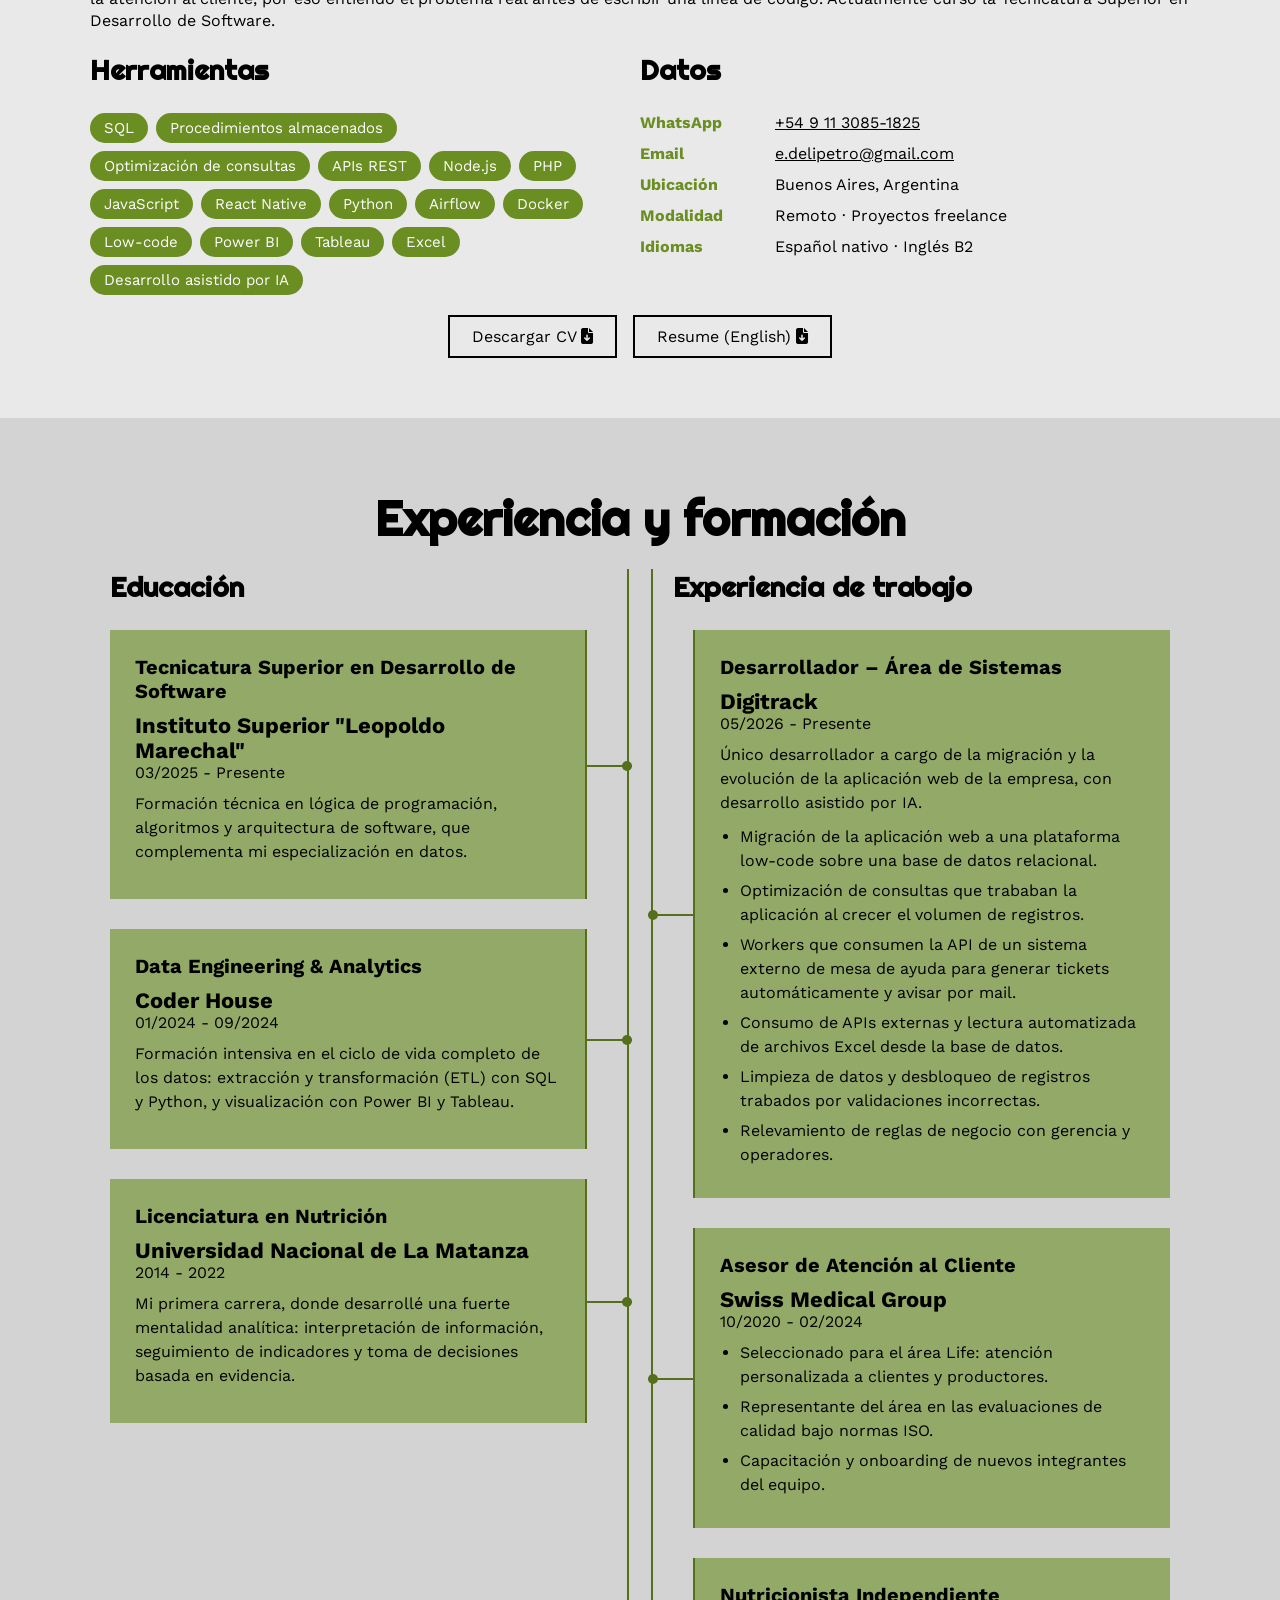
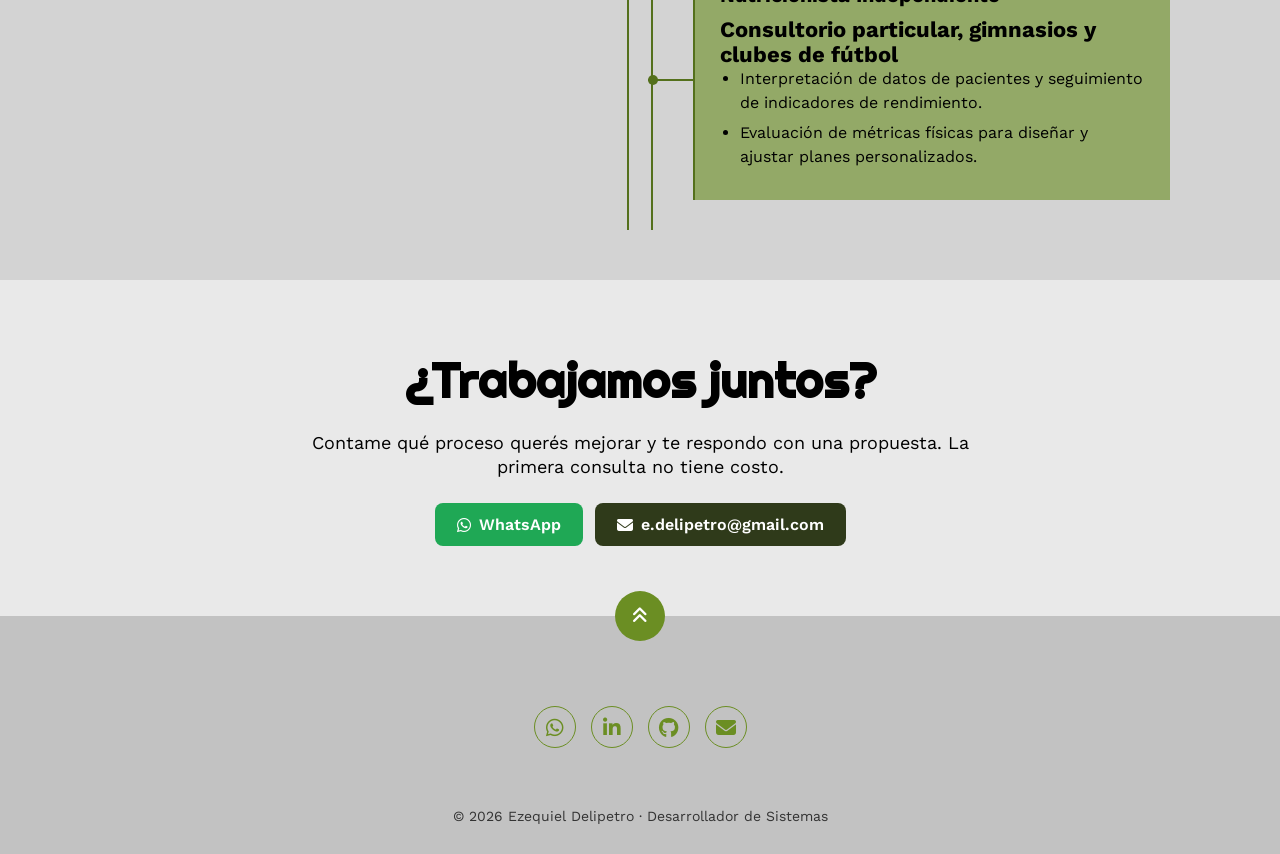
==== commit 1a853507: "Tarjeta del proyecto de tickets automáticos por API (ES y EN) Co-Authored-By: Claude Opus 5.5 <norep" ====
--- a/index.html
+++ b/index.html
@@ -137,6 +137,16 @@
                     </div>
                 </article>
                 <article class="tarjeta-proyecto">
+                    <div class="imagen-proyecto"><img src="fotos/proyectos/tickets-api.png" alt="Base de datos, proceso automático y ticket con mail" loading="lazy"></div>
+                    <div class="cuerpo-proyecto">
+                        <span class="categoria">Integración por API</span>
+                        <h3>Tickets automáticos por API</h3>
+                        <p>Cuando baja el stock, se demora un pedido o entra un reclamo, se crea el ticket en la mesa de ayuda y llega un mail al área. Con reintentos y sin duplicados.</p>
+                        <ul class="tecnologias"><li>Python</li><li>SQL</li><li>API REST</li></ul>
+                        <div class="acciones"><a class="btn-proyecto" href="https://github.com/EzeDeli/portfolio/tree/main/automatizacion/tickets-api" target="_blank" rel="noopener"><i class="fa-solid fa-book-open"></i> Ver caso</a></div>
+                    </div>
+                </article>
+                <article class="tarjeta-proyecto">
                     <div class="imagen-proyecto"><img src="fotos/proyectos/fabregas.png" alt="Fábregas" loading="lazy"></div>
                     <div class="cuerpo-proyecto">
                         <span class="categoria">App mobile</span>
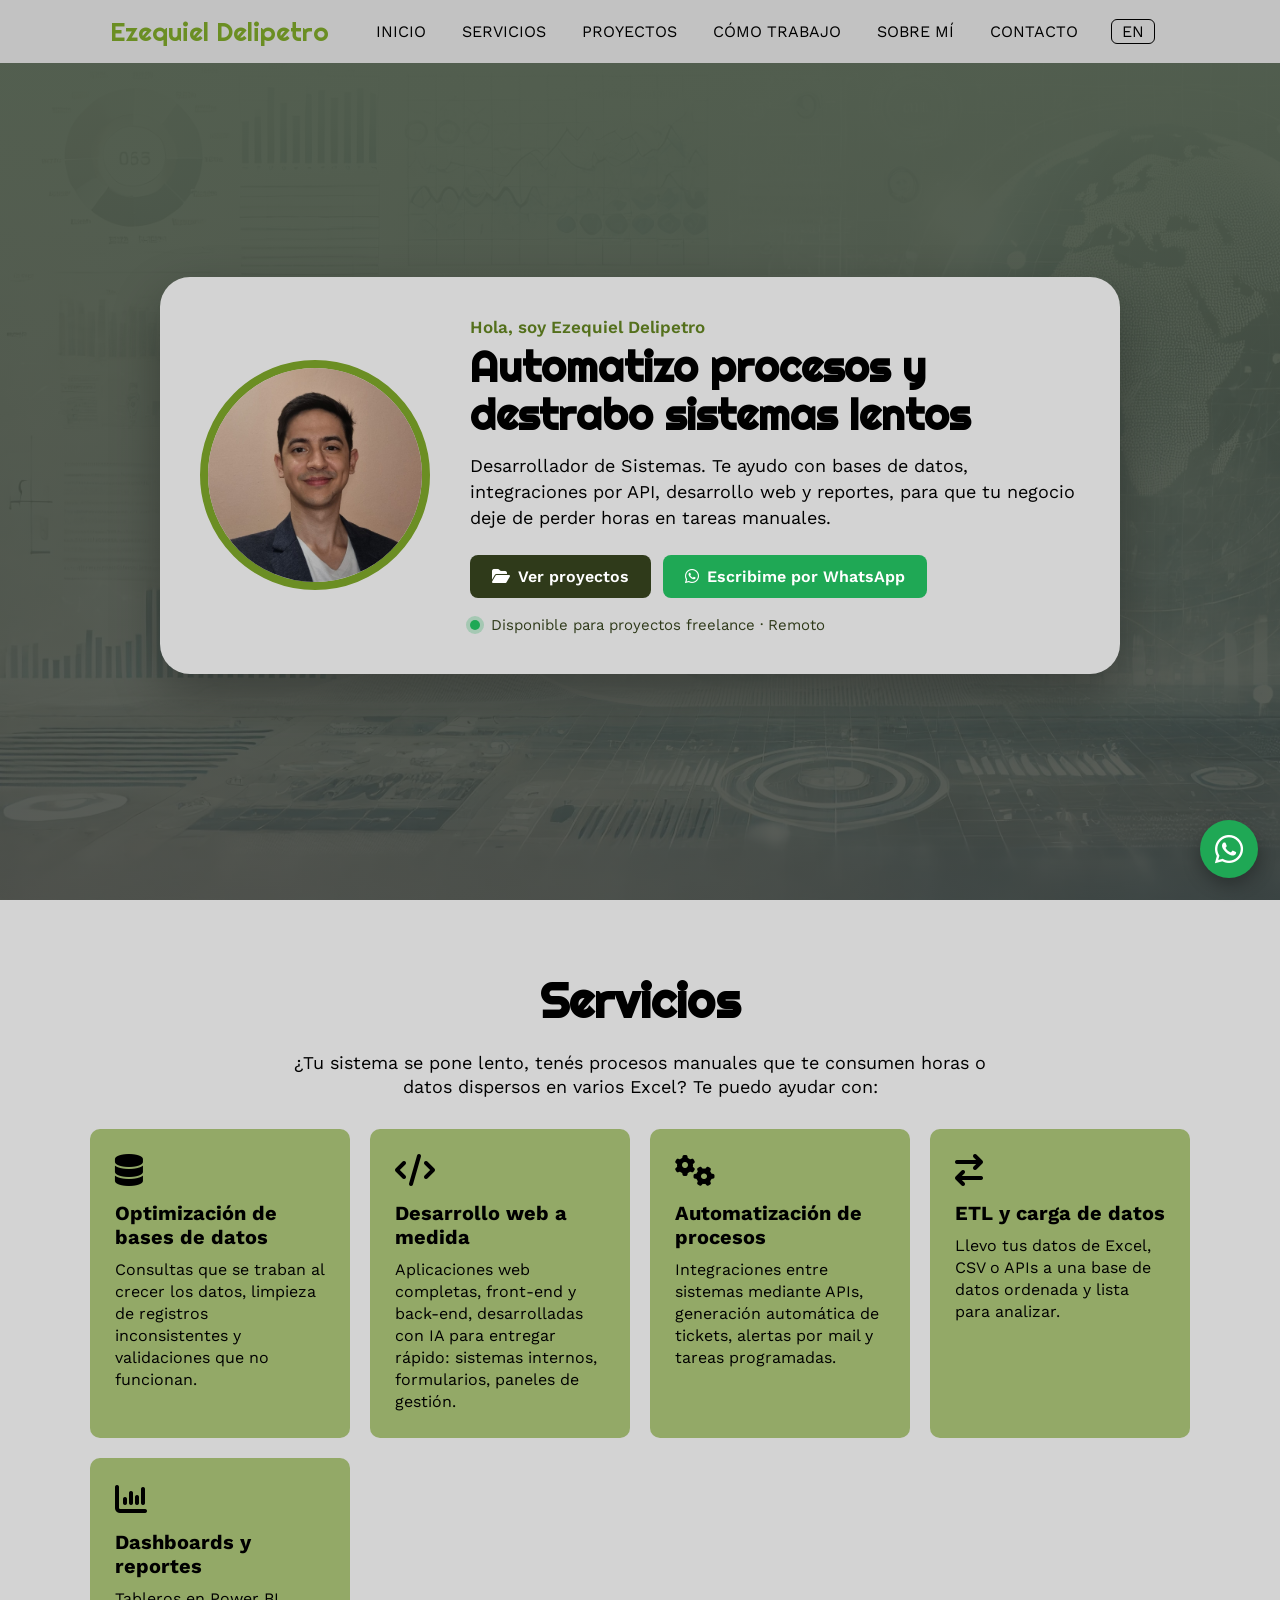
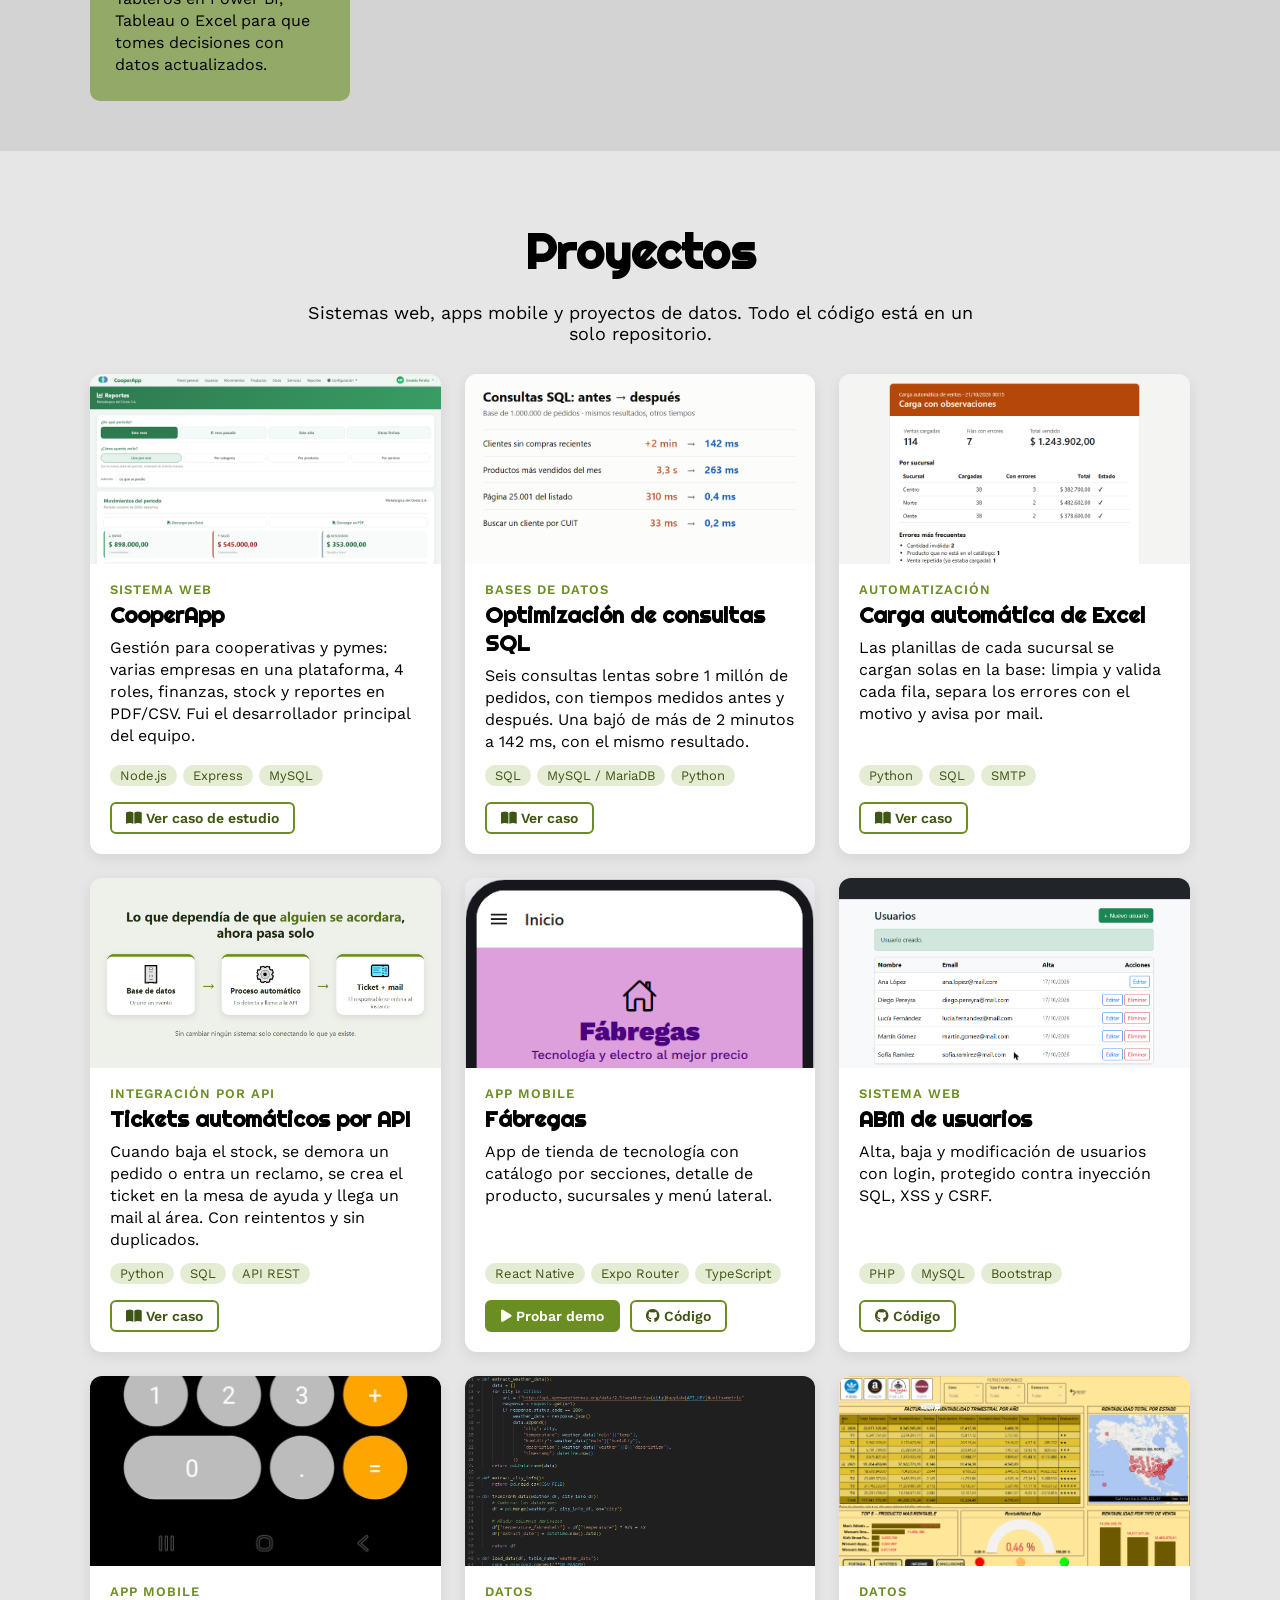
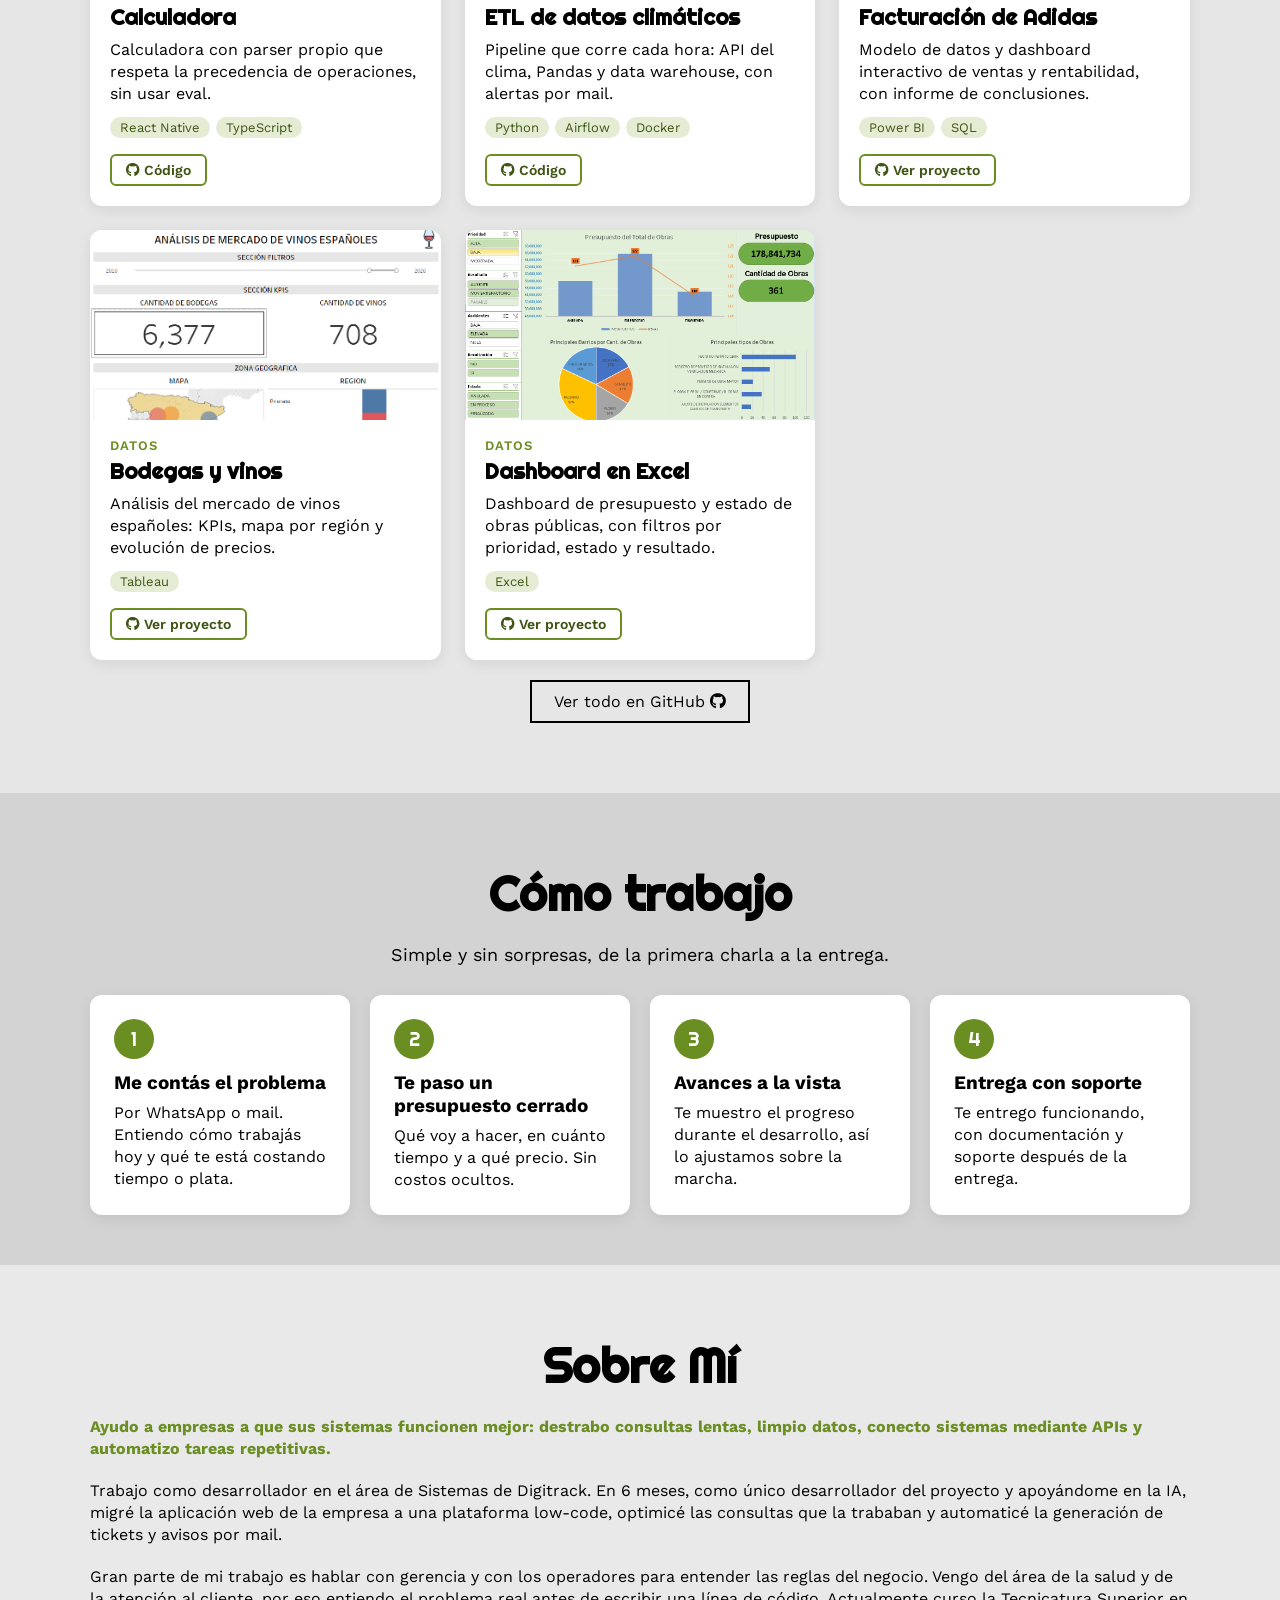
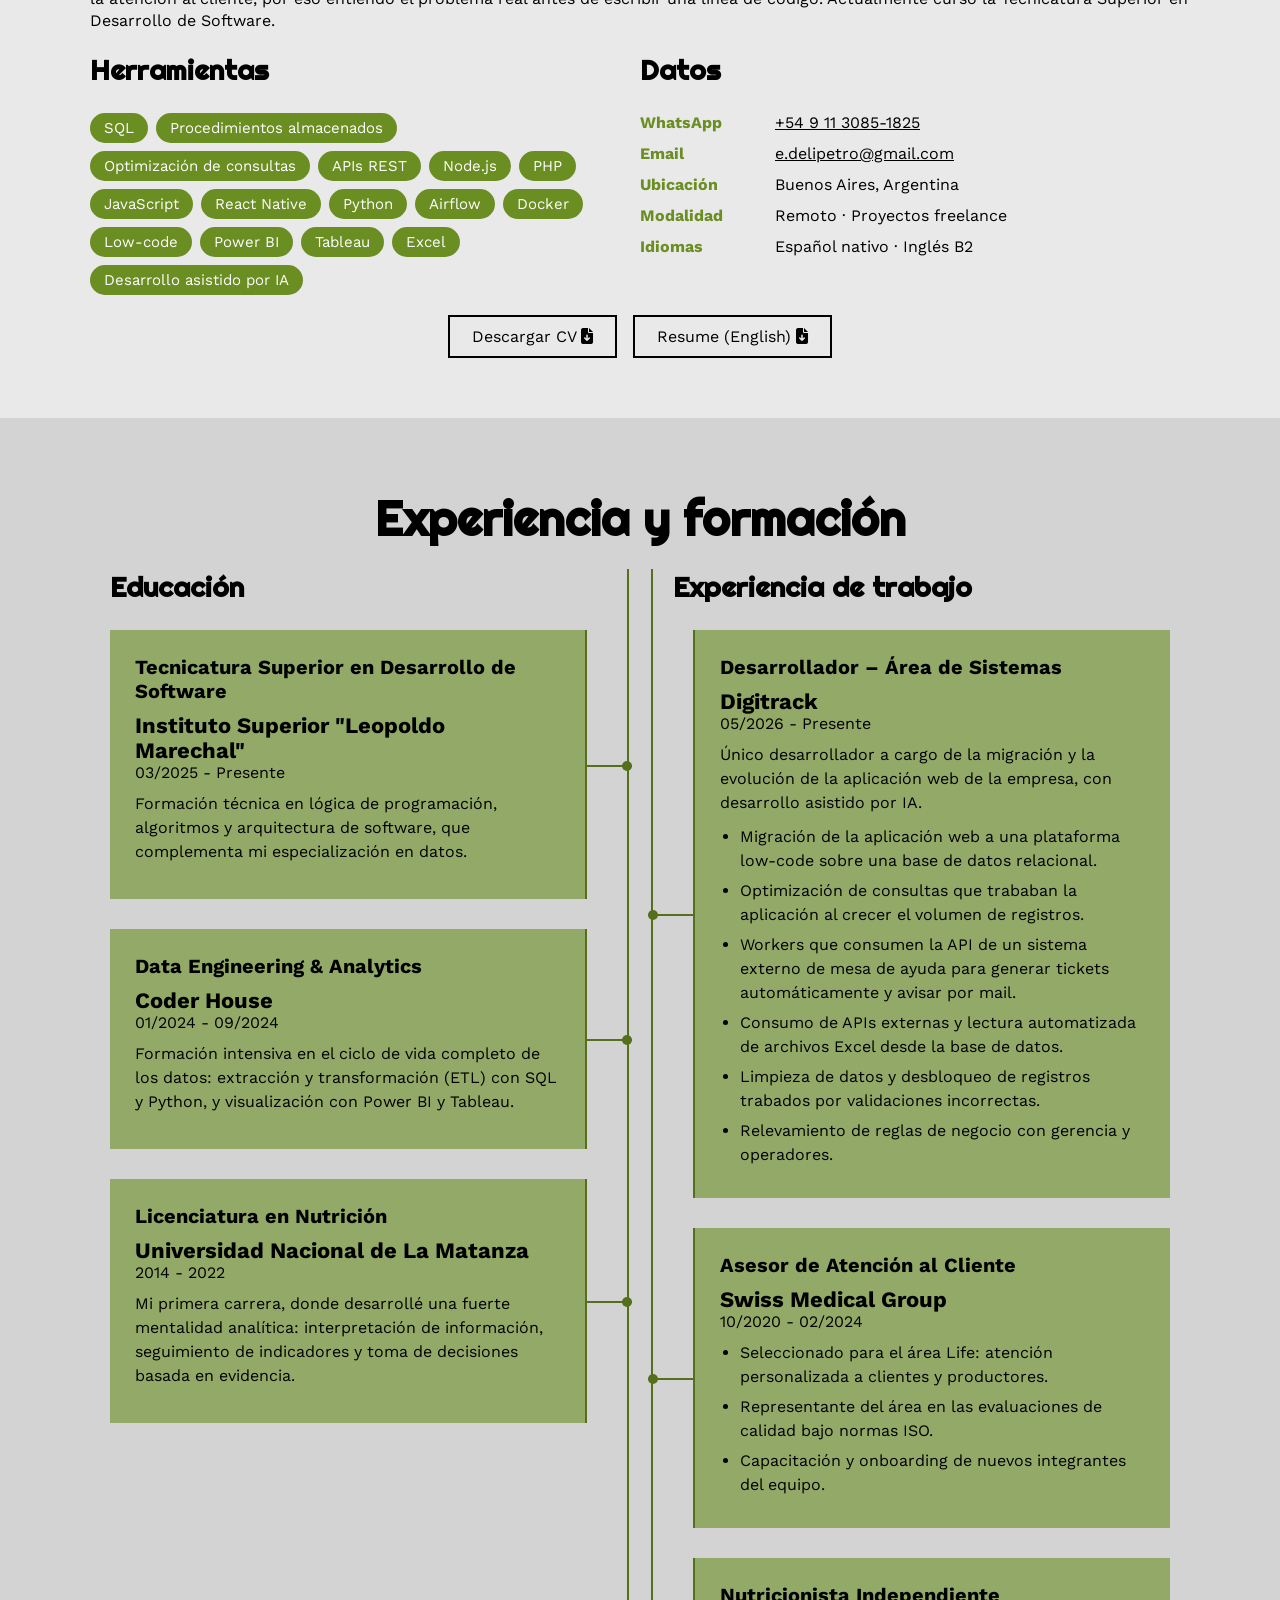
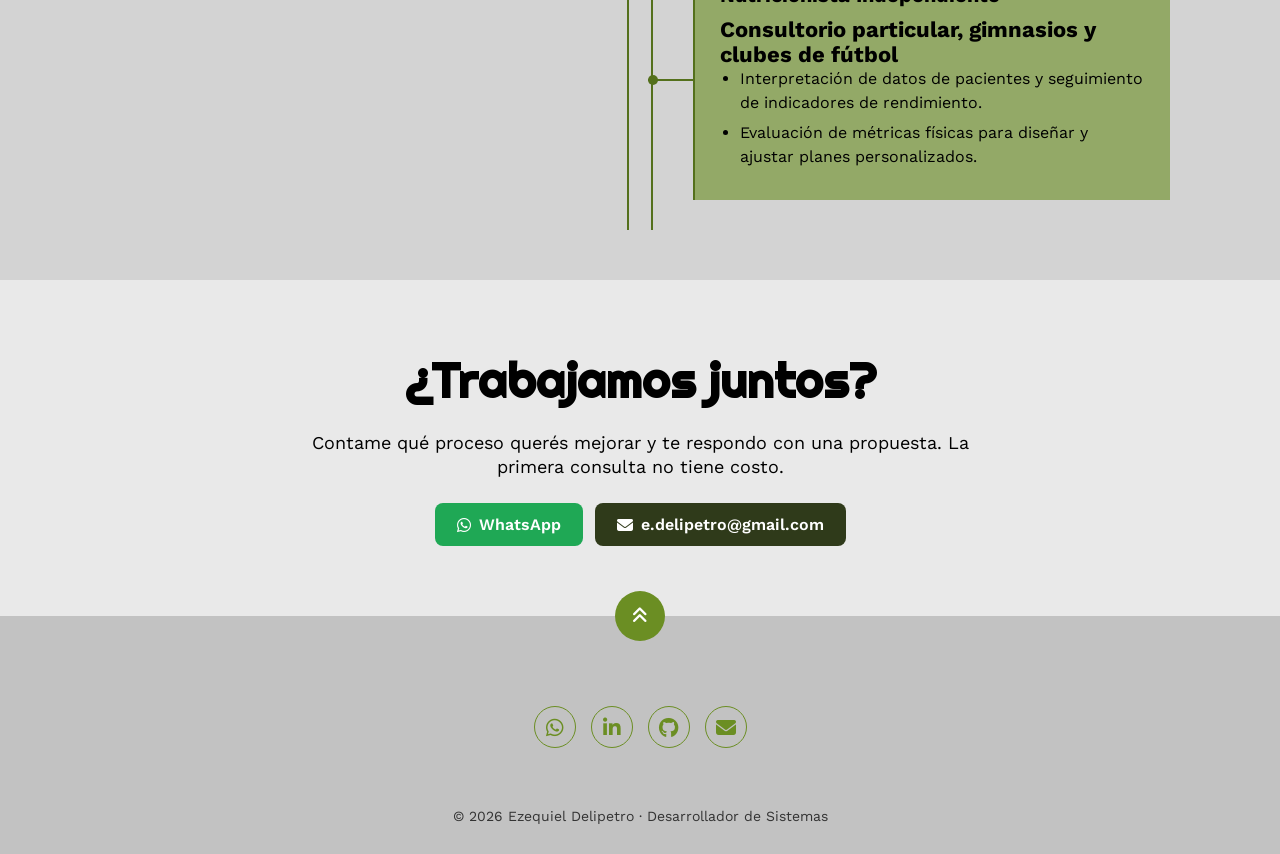
==== commit b545d2d6: "Logo con el nombre completo en lugar de Deli.Data, y menú sin cortes en pantallas medianas Co-Author" ====
--- a/index.html
+++ b/index.html
@@ -27,7 +27,7 @@
     <div class="contenedor-header">
         <header>
             <div class="logo">
-                <a href="#">Deli.Data</a>
+                <a href="#">Ezequiel Delipetro</a>
             </div>
             <nav id="nav">
                 <ul>
--- a/estilo.css
+++ b/estilo.css
@@ -28,7 +28,8 @@
 }
 .contenedor-header header .logo a{
     font-family: 'Righteous';
-    font-size: 36px;
+    font-size: 26px;
+    white-space: nowrap;
     color: #6B8E23;
     text-decoration: none;
 }
@@ -933,3 +934,14 @@
     border-radius: 6px;
     padding: 2px 10px;
 }
+
+/* Menú en pantallas medianas: que ningún ítem se parta en dos líneas */
+.contenedor-header header nav ul li a{
+    white-space: nowrap;
+}
+@media screen and (max-width:1150px) and (min-width:981px){
+    .contenedor-header header nav ul li a{
+        margin: 0 7px;
+        font-size: 14px;
+    }
+}
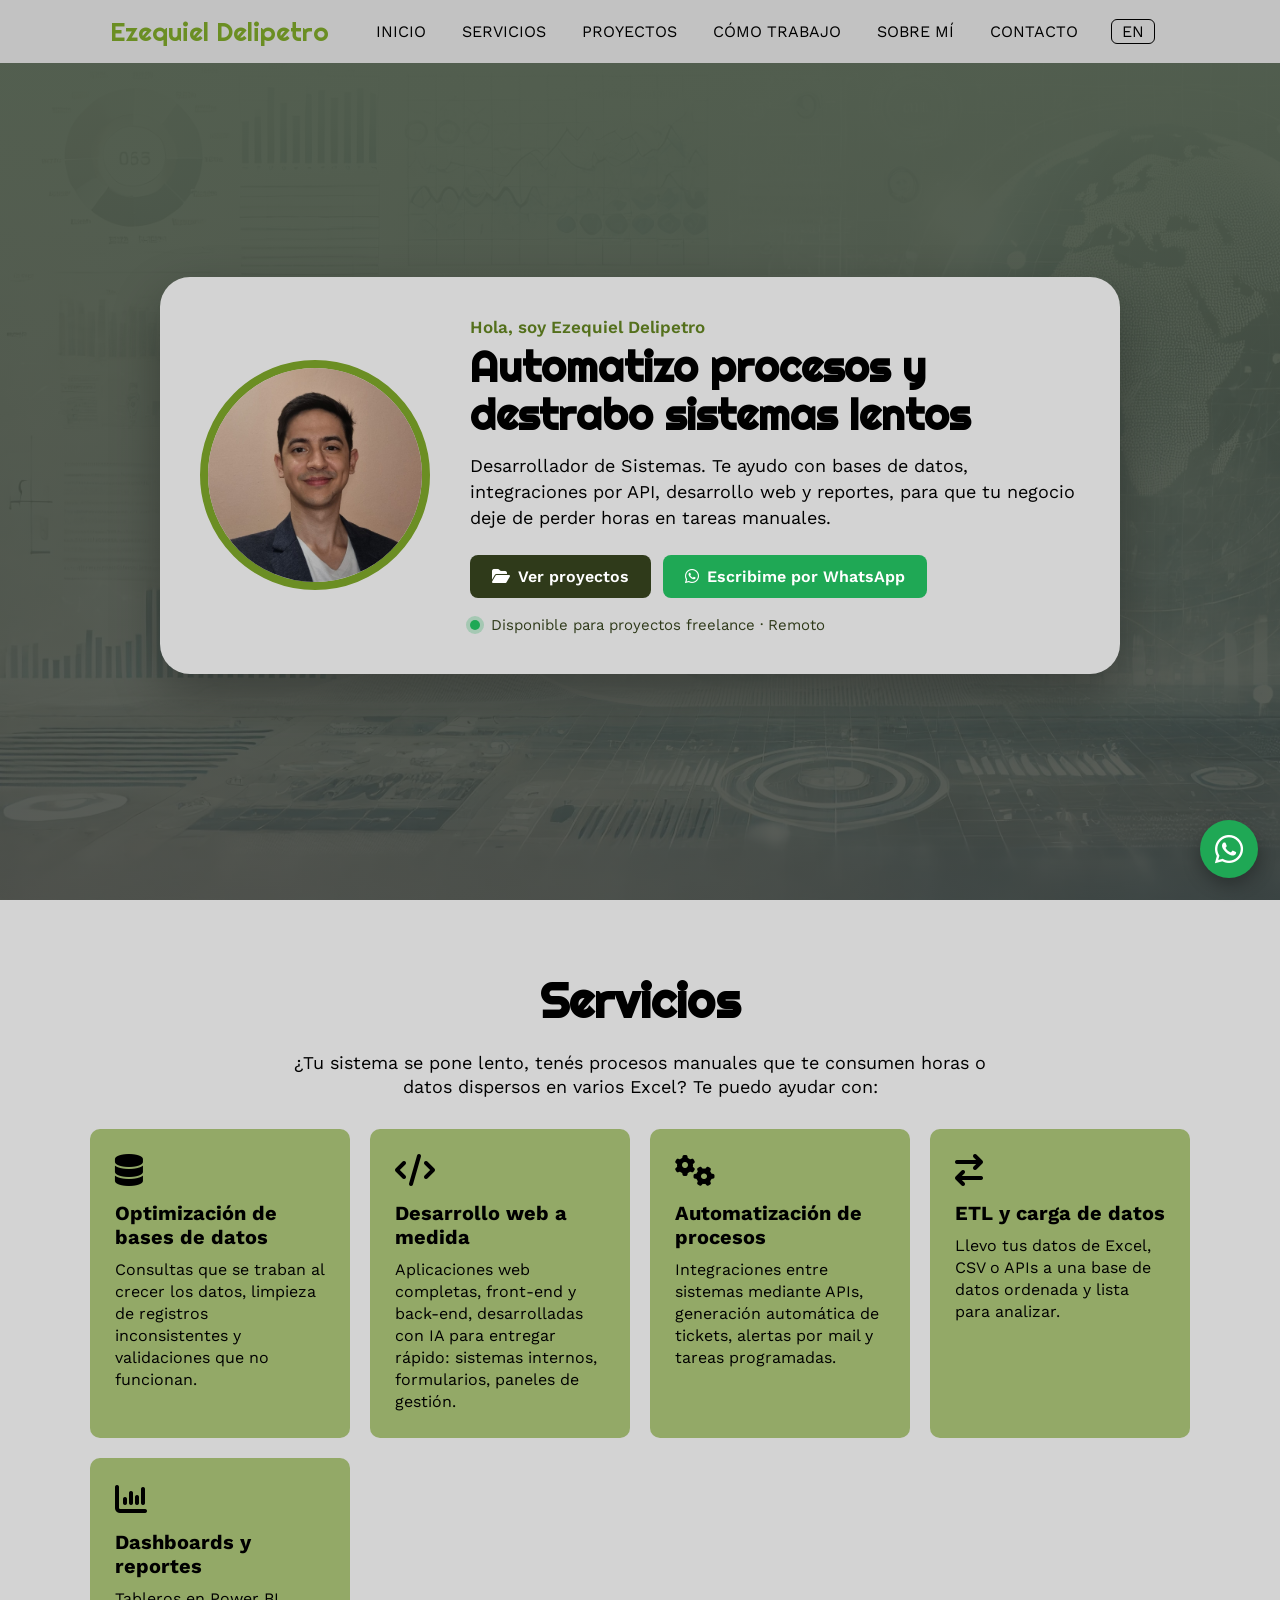
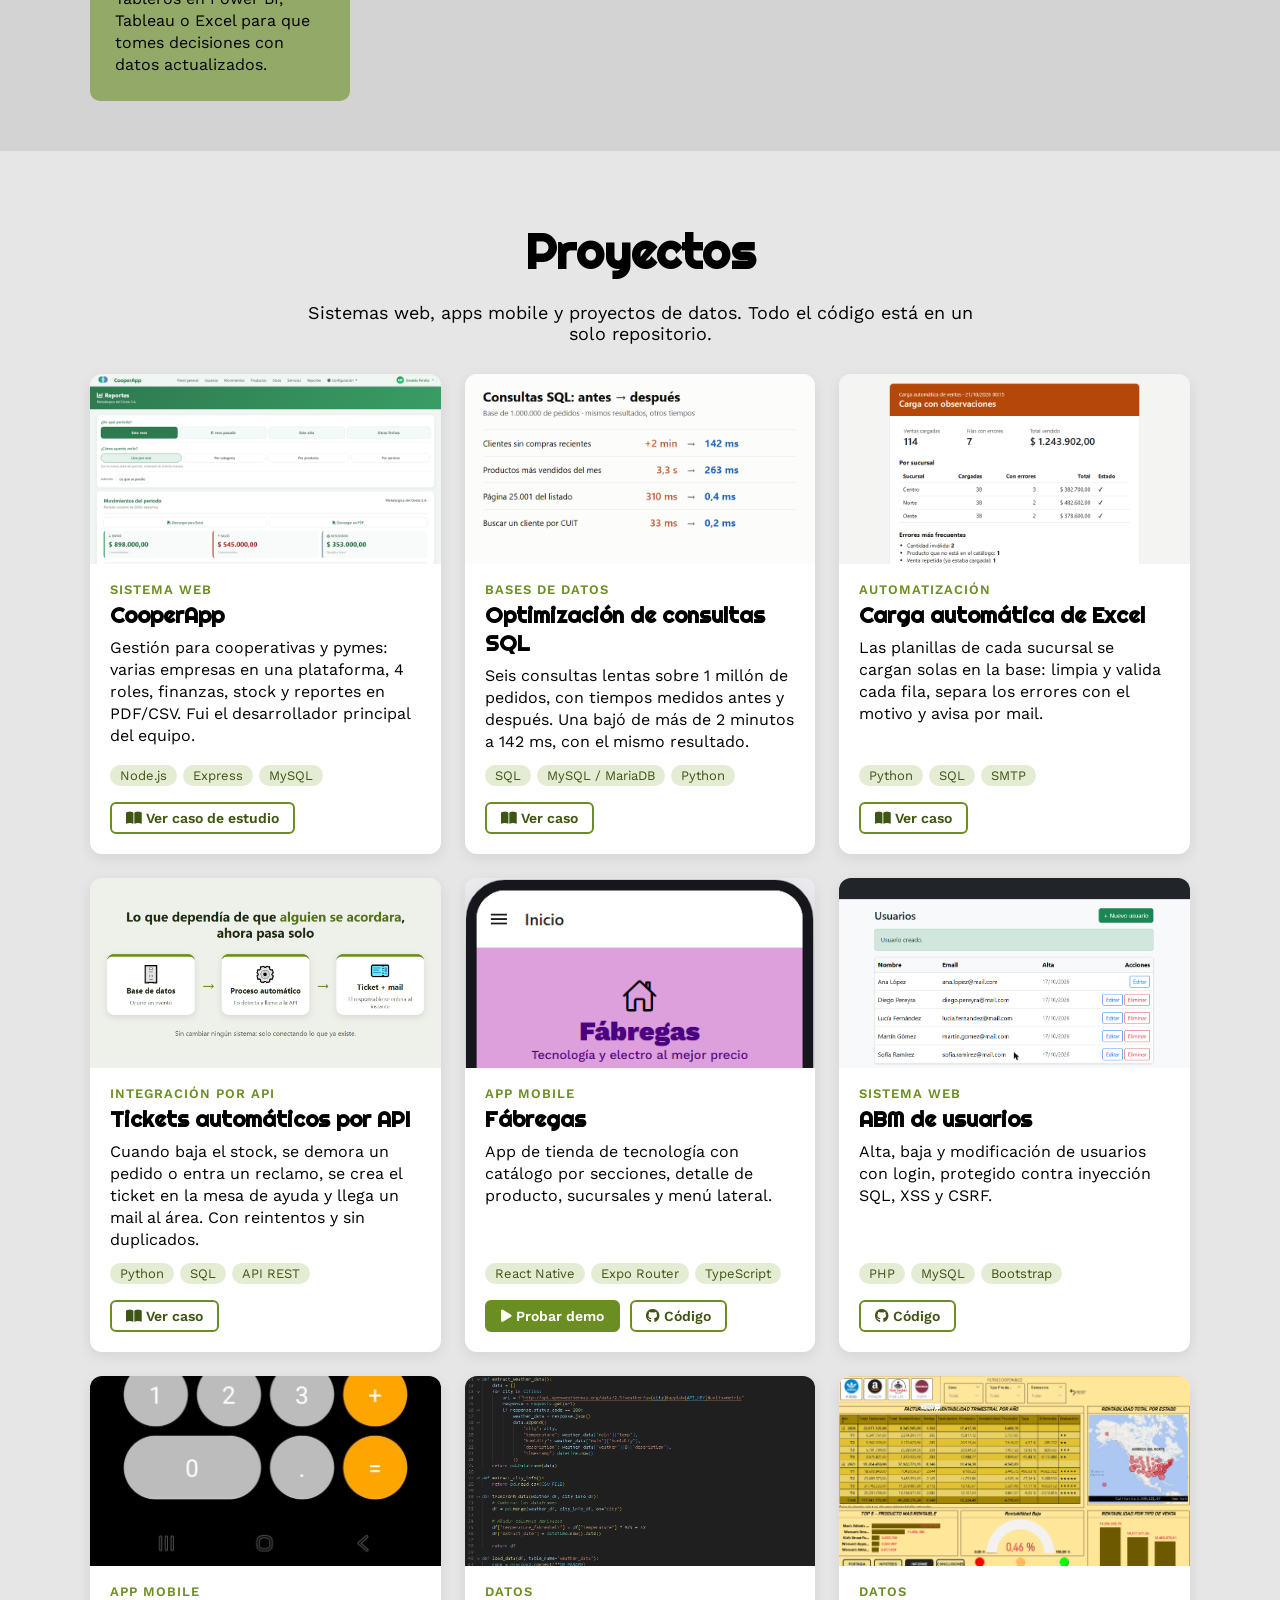
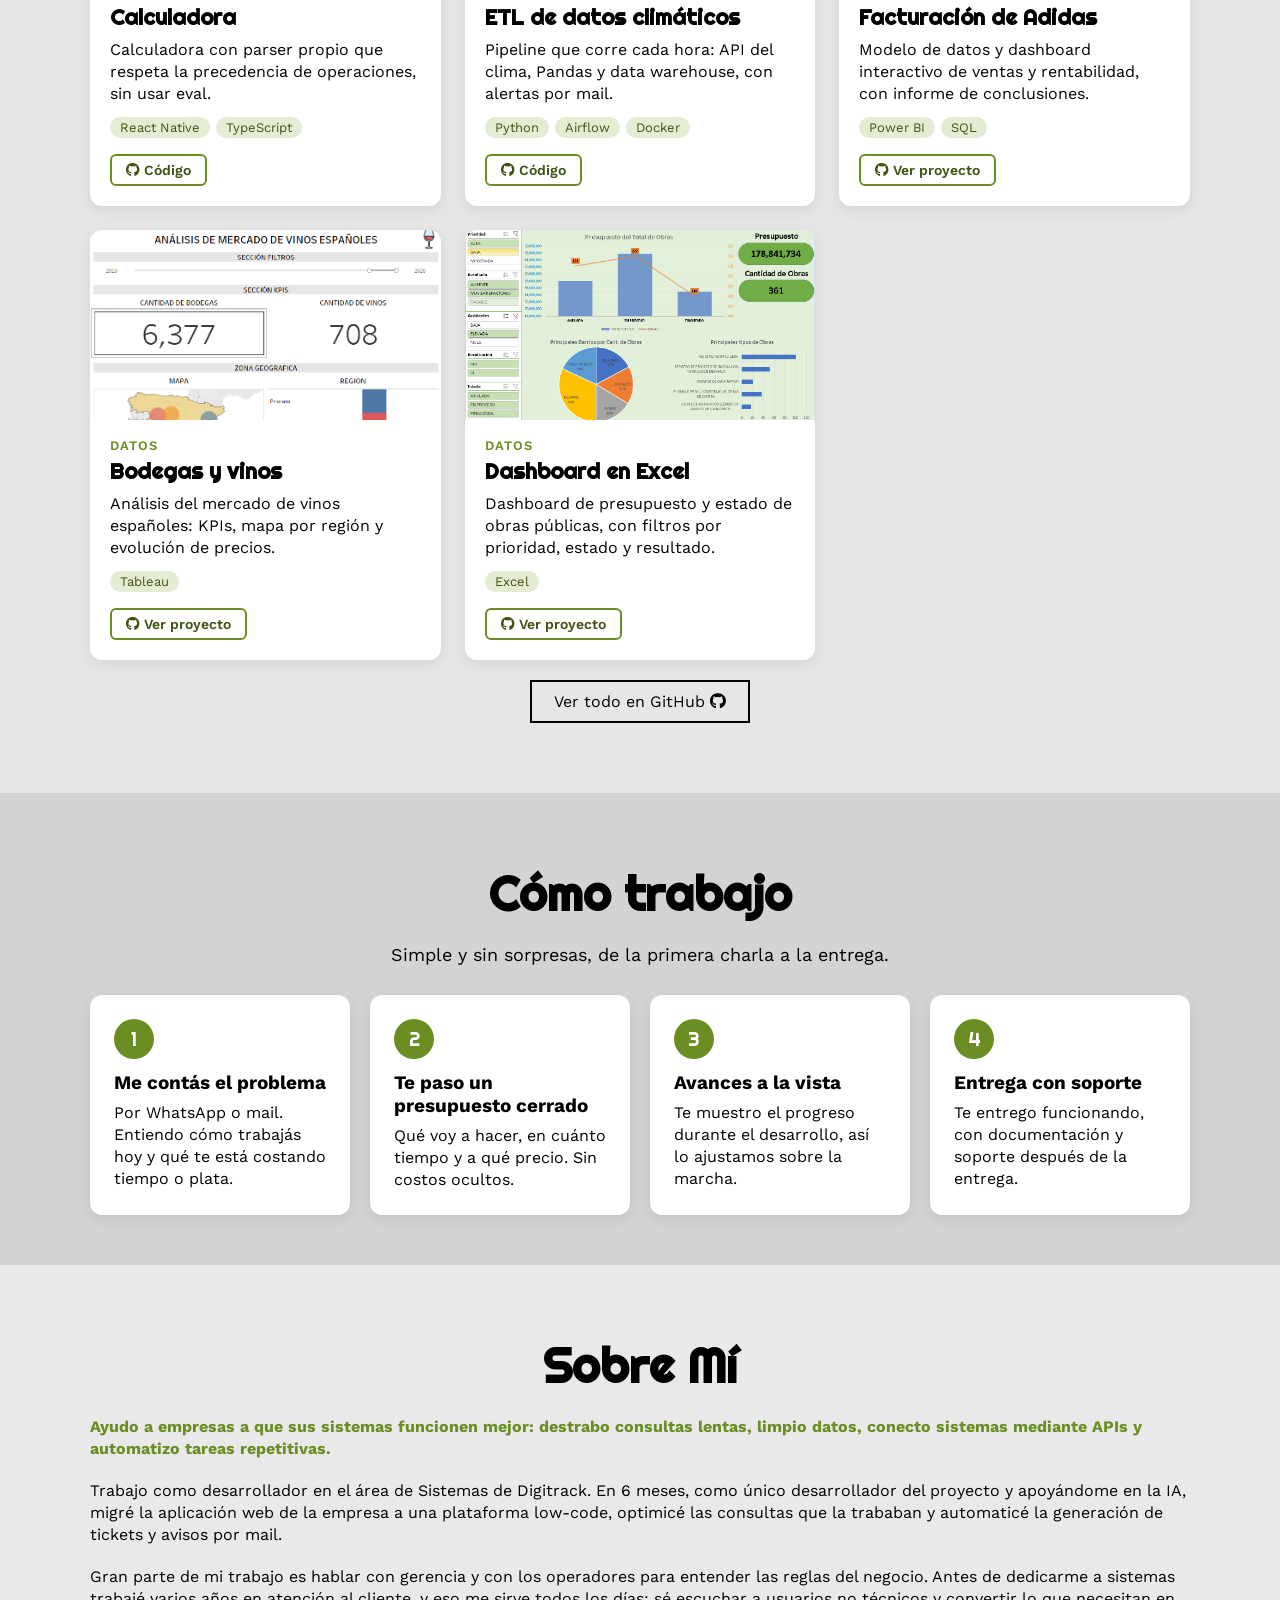
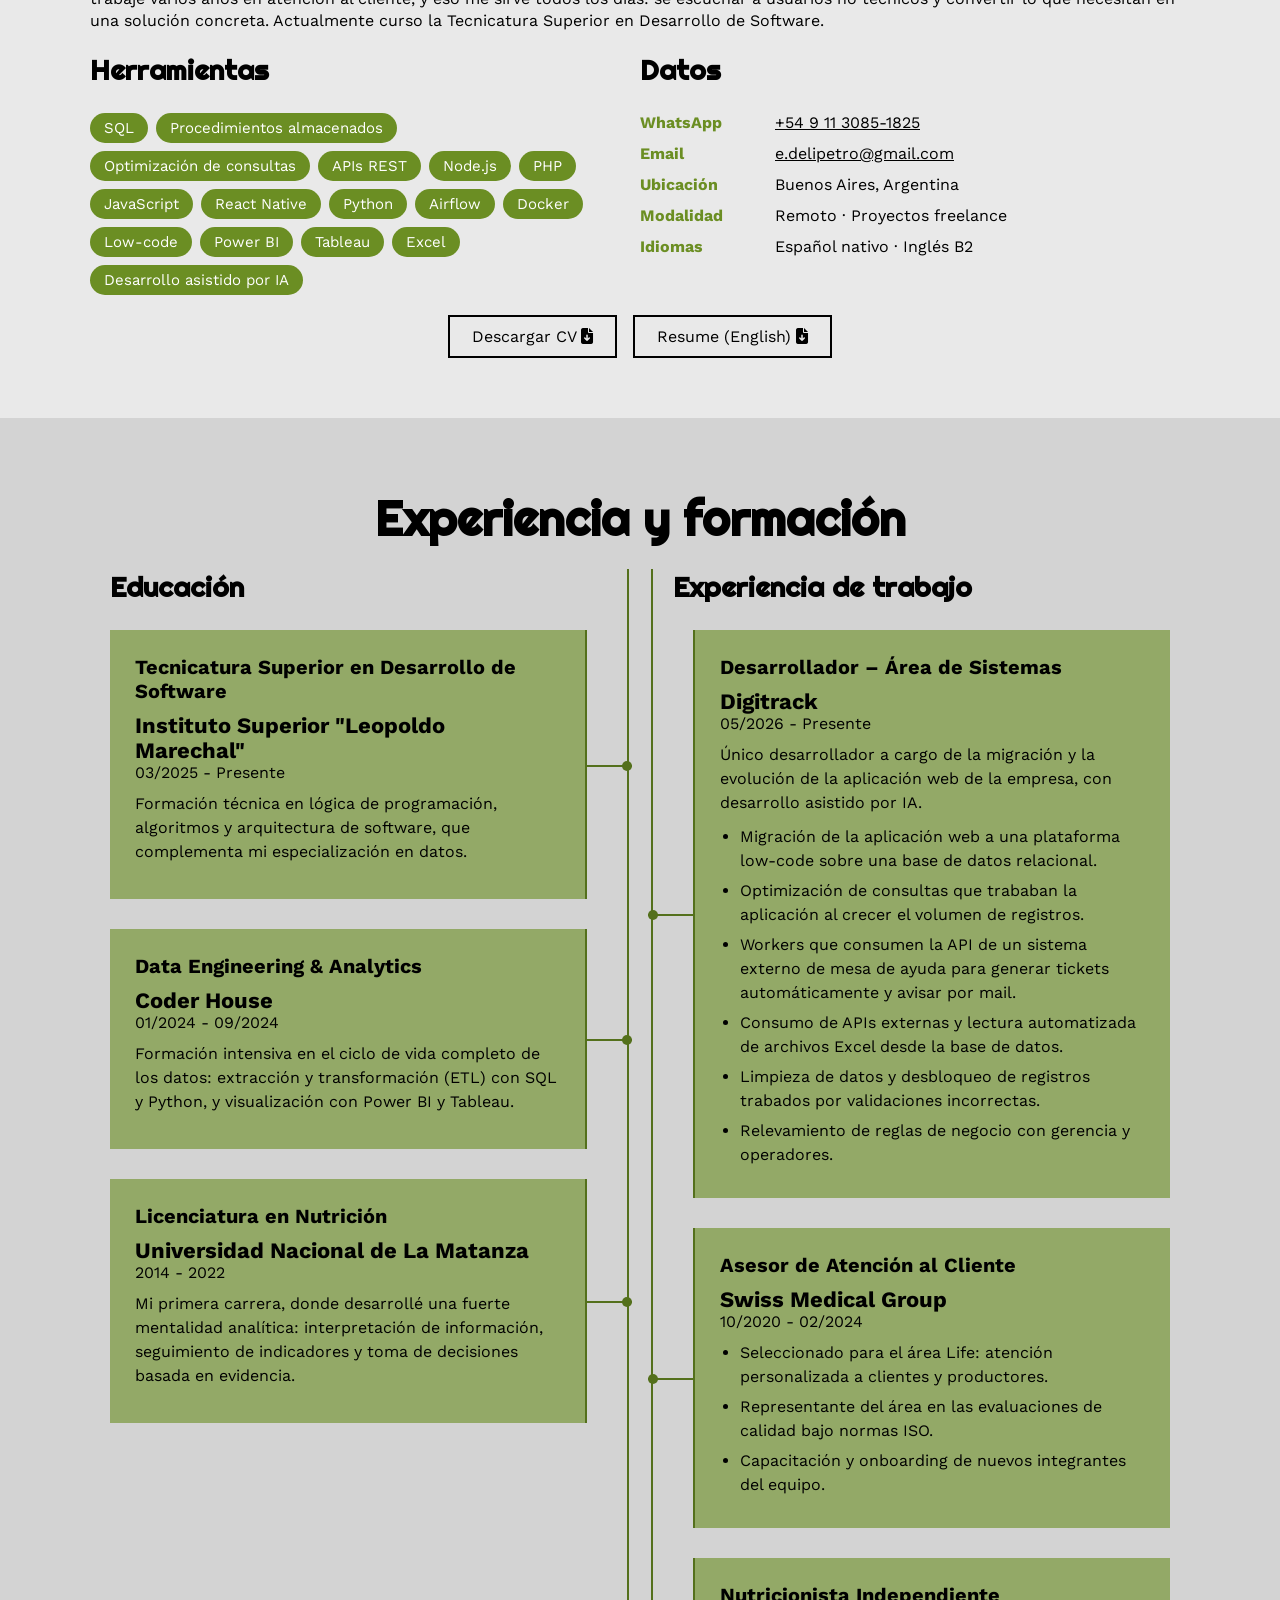
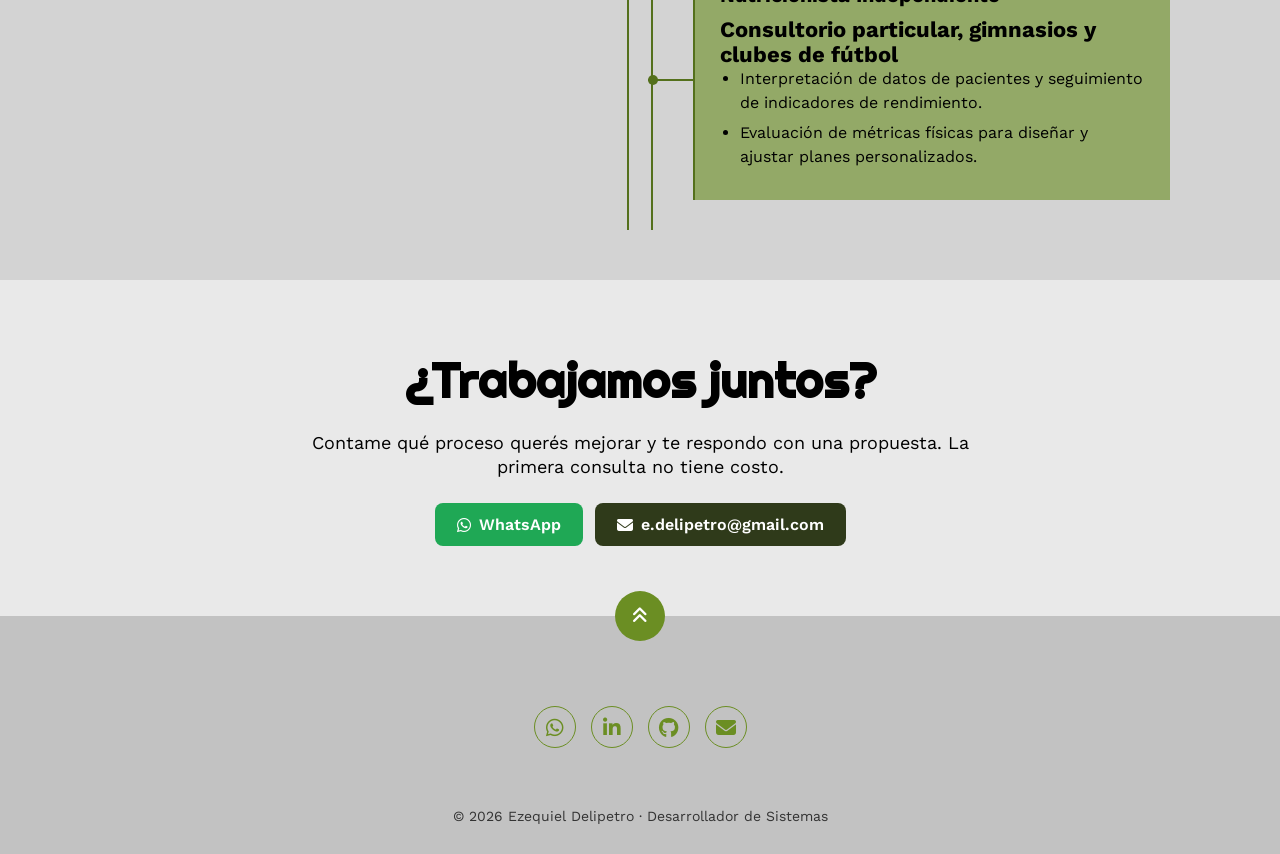
==== commit 67b47ac5: "Sobre mí: párrafo nuevo sobre la experiencia en atención al cliente (ES y EN) Co-Authored-By: Claude" ====
--- a/index.html
+++ b/index.html
@@ -262,7 +262,7 @@
             <h2>Sobre Mí</h2>
             <p><span>Ayudo a empresas a que sus sistemas funcionen mejor: destrabo consultas lentas, limpio datos, conecto sistemas mediante APIs y automatizo tareas repetitivas.</span></p>
             <p>Trabajo como desarrollador en el área de Sistemas de Digitrack. En 6 meses, como único desarrollador del proyecto y apoyándome en la IA, migré la aplicación web de la empresa a una plataforma low-code, optimicé las consultas que la trababan y automaticé la generación de tickets y avisos por mail.</p>
-            <p>Gran parte de mi trabajo es hablar con gerencia y con los operadores para entender las reglas del negocio. Vengo del área de la salud y de la atención al cliente, por eso entiendo el problema real antes de escribir una línea de código. Actualmente curso la Tecnicatura Superior en Desarrollo de Software.</p>
+            <p>Gran parte de mi trabajo es hablar con gerencia y con los operadores para entender las reglas del negocio. Antes de dedicarme a sistemas trabajé varios años en atención al cliente, y eso me sirve todos los días: sé escuchar a usuarios no técnicos y convertir lo que necesitan en una solución concreta. Actualmente curso la Tecnicatura Superior en Desarrollo de Software.</p>
 
             <div class="fila">
                 <div class="col">
